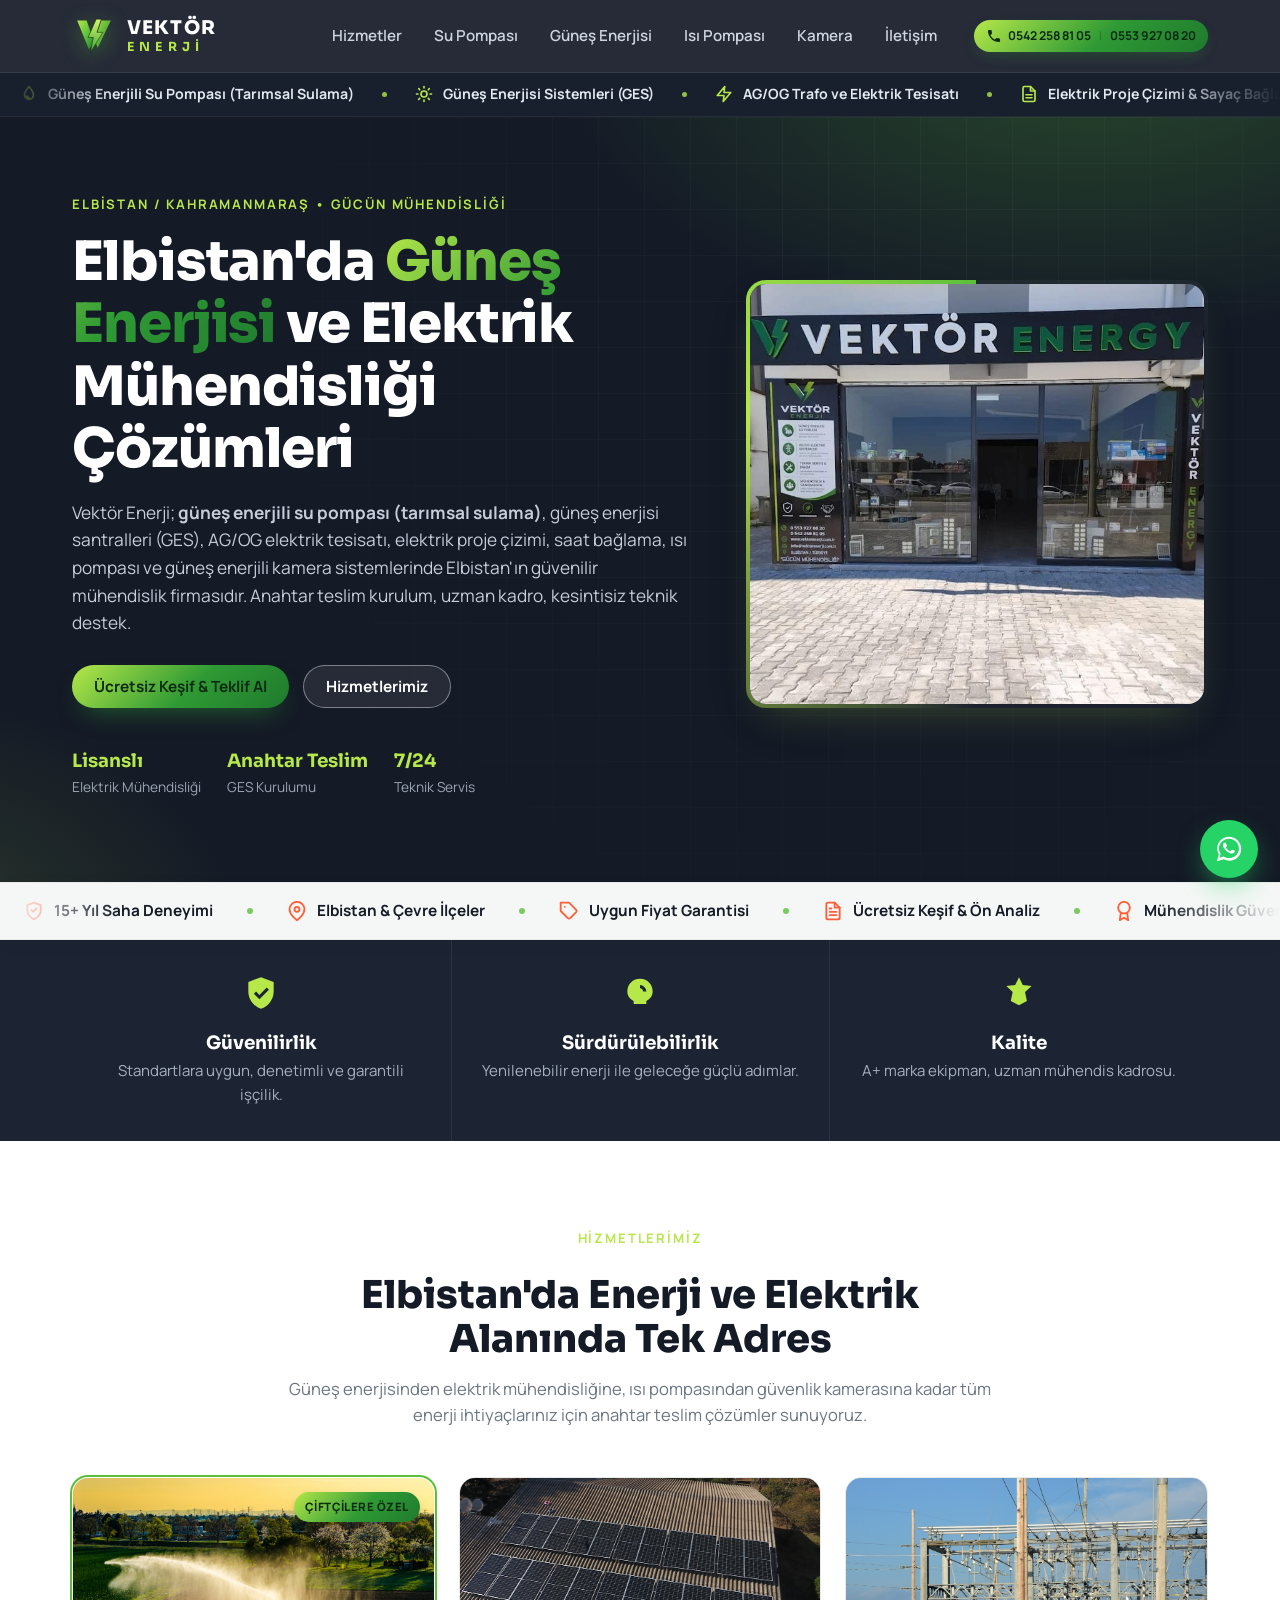
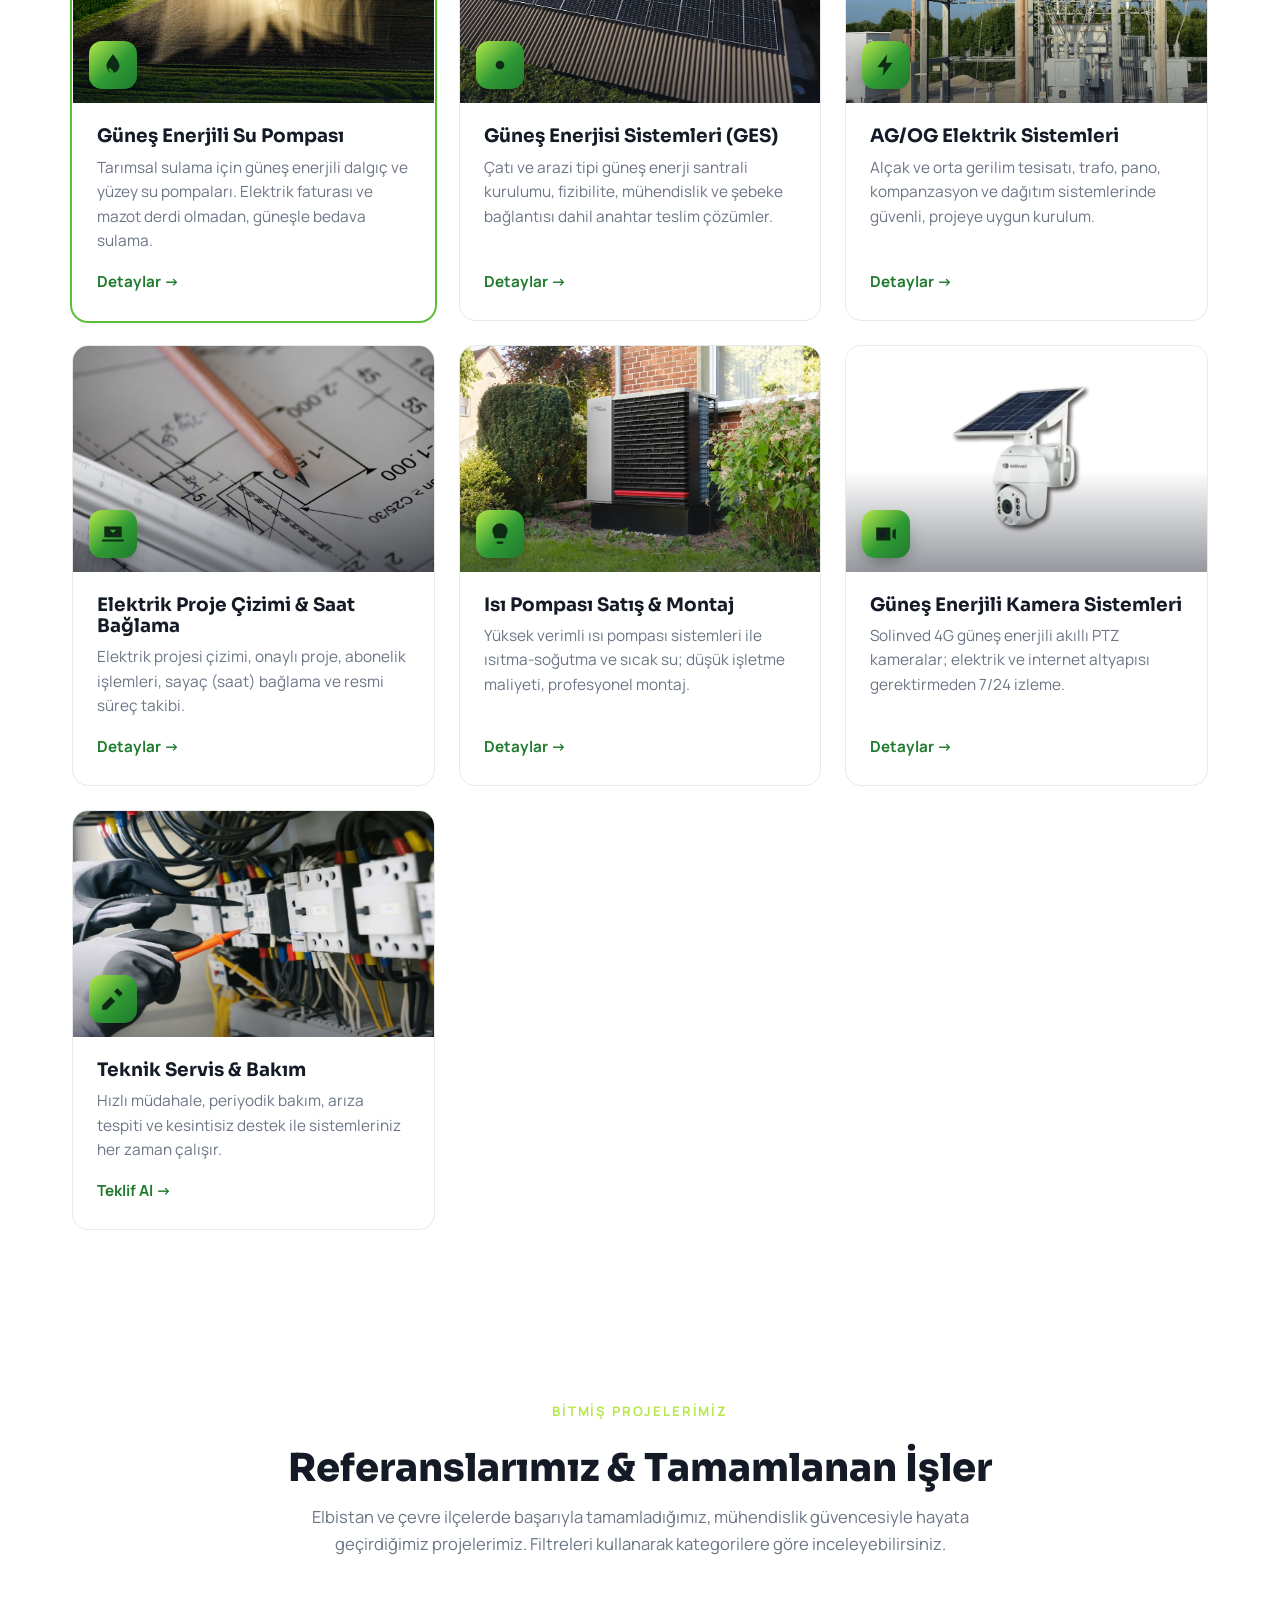
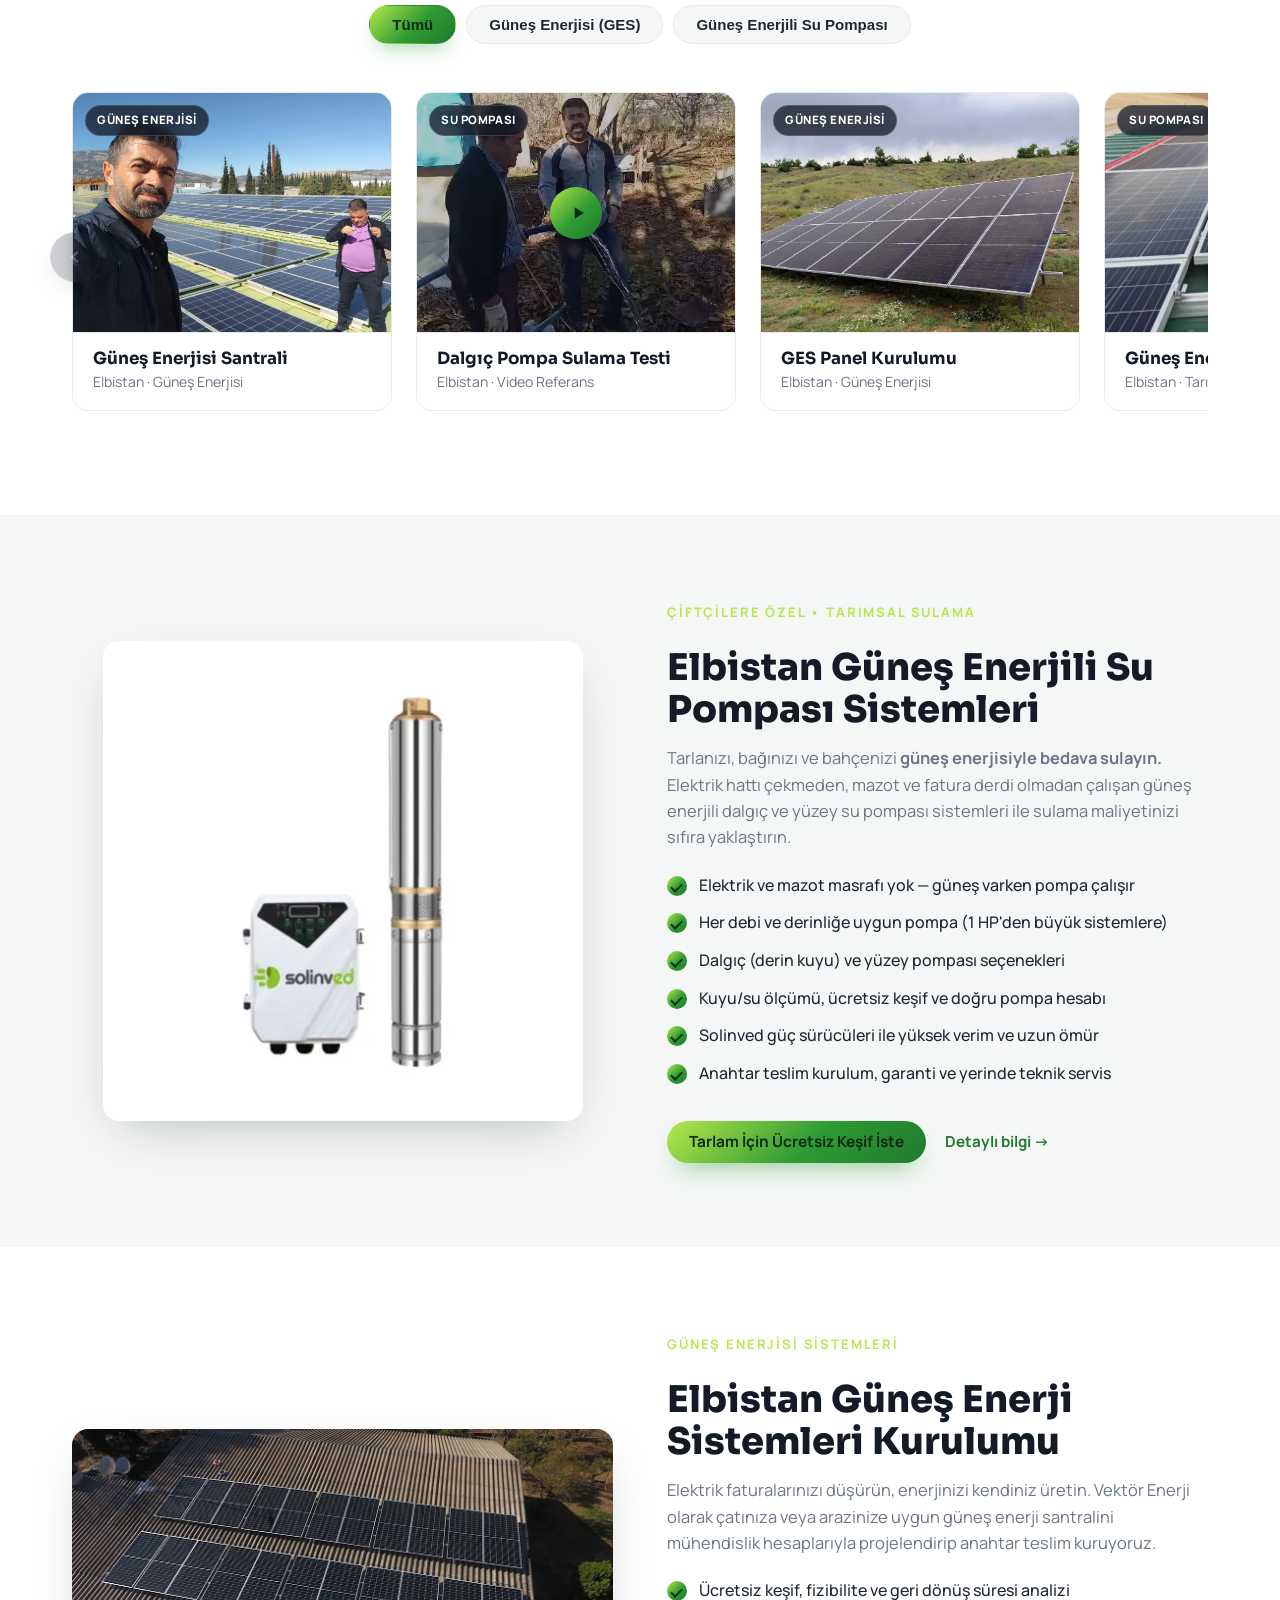
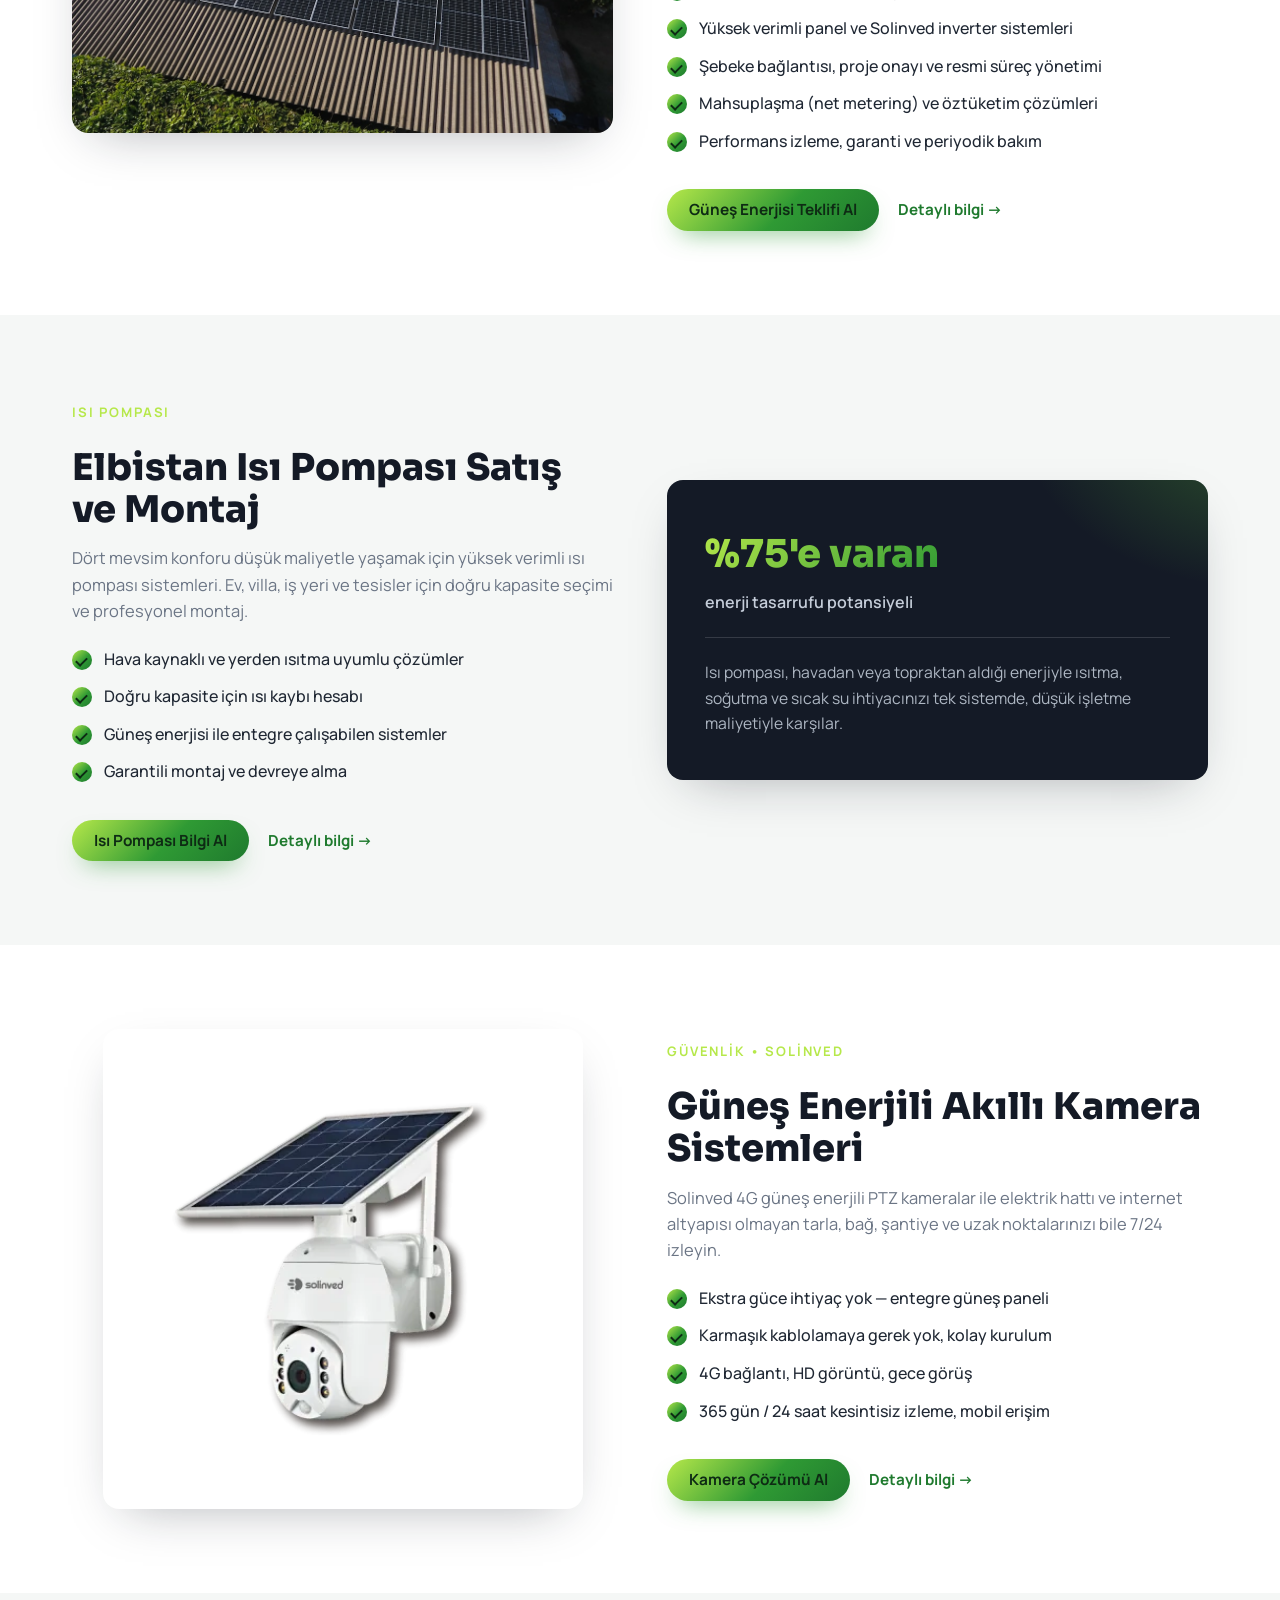
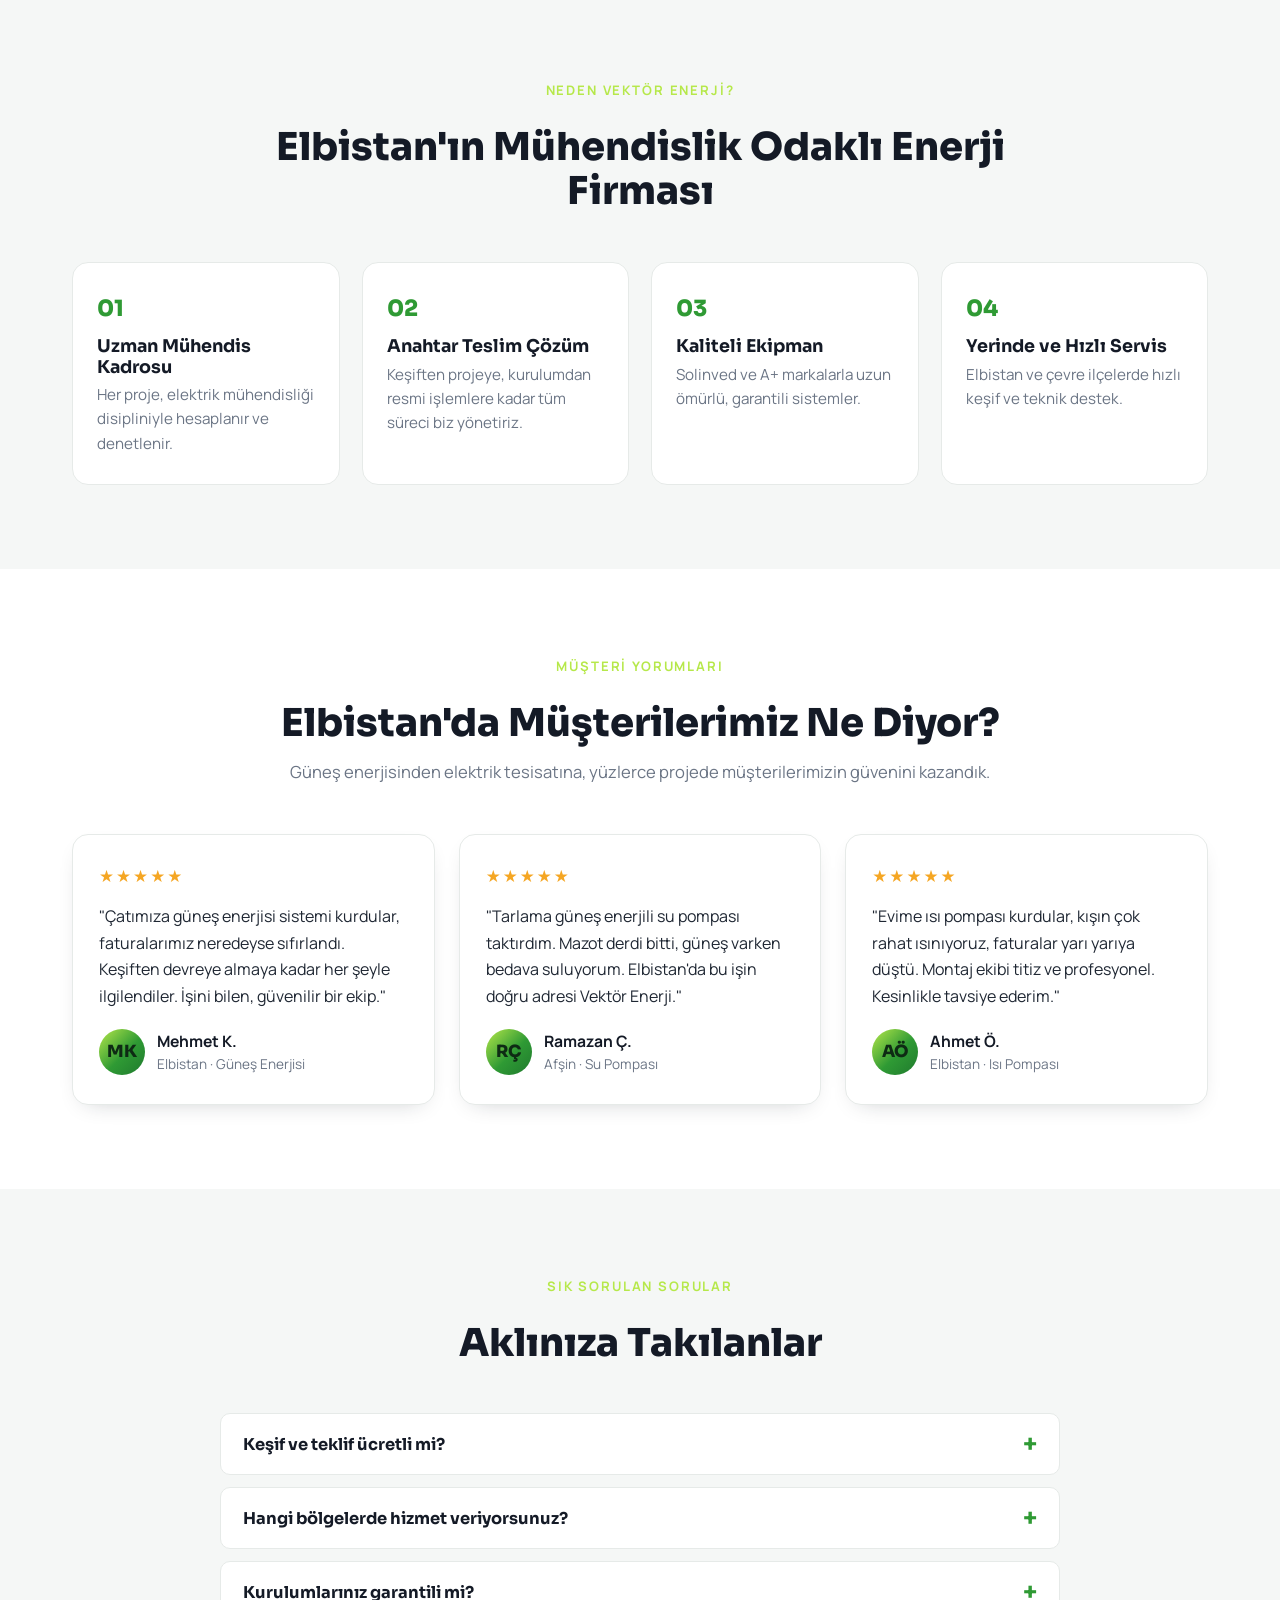
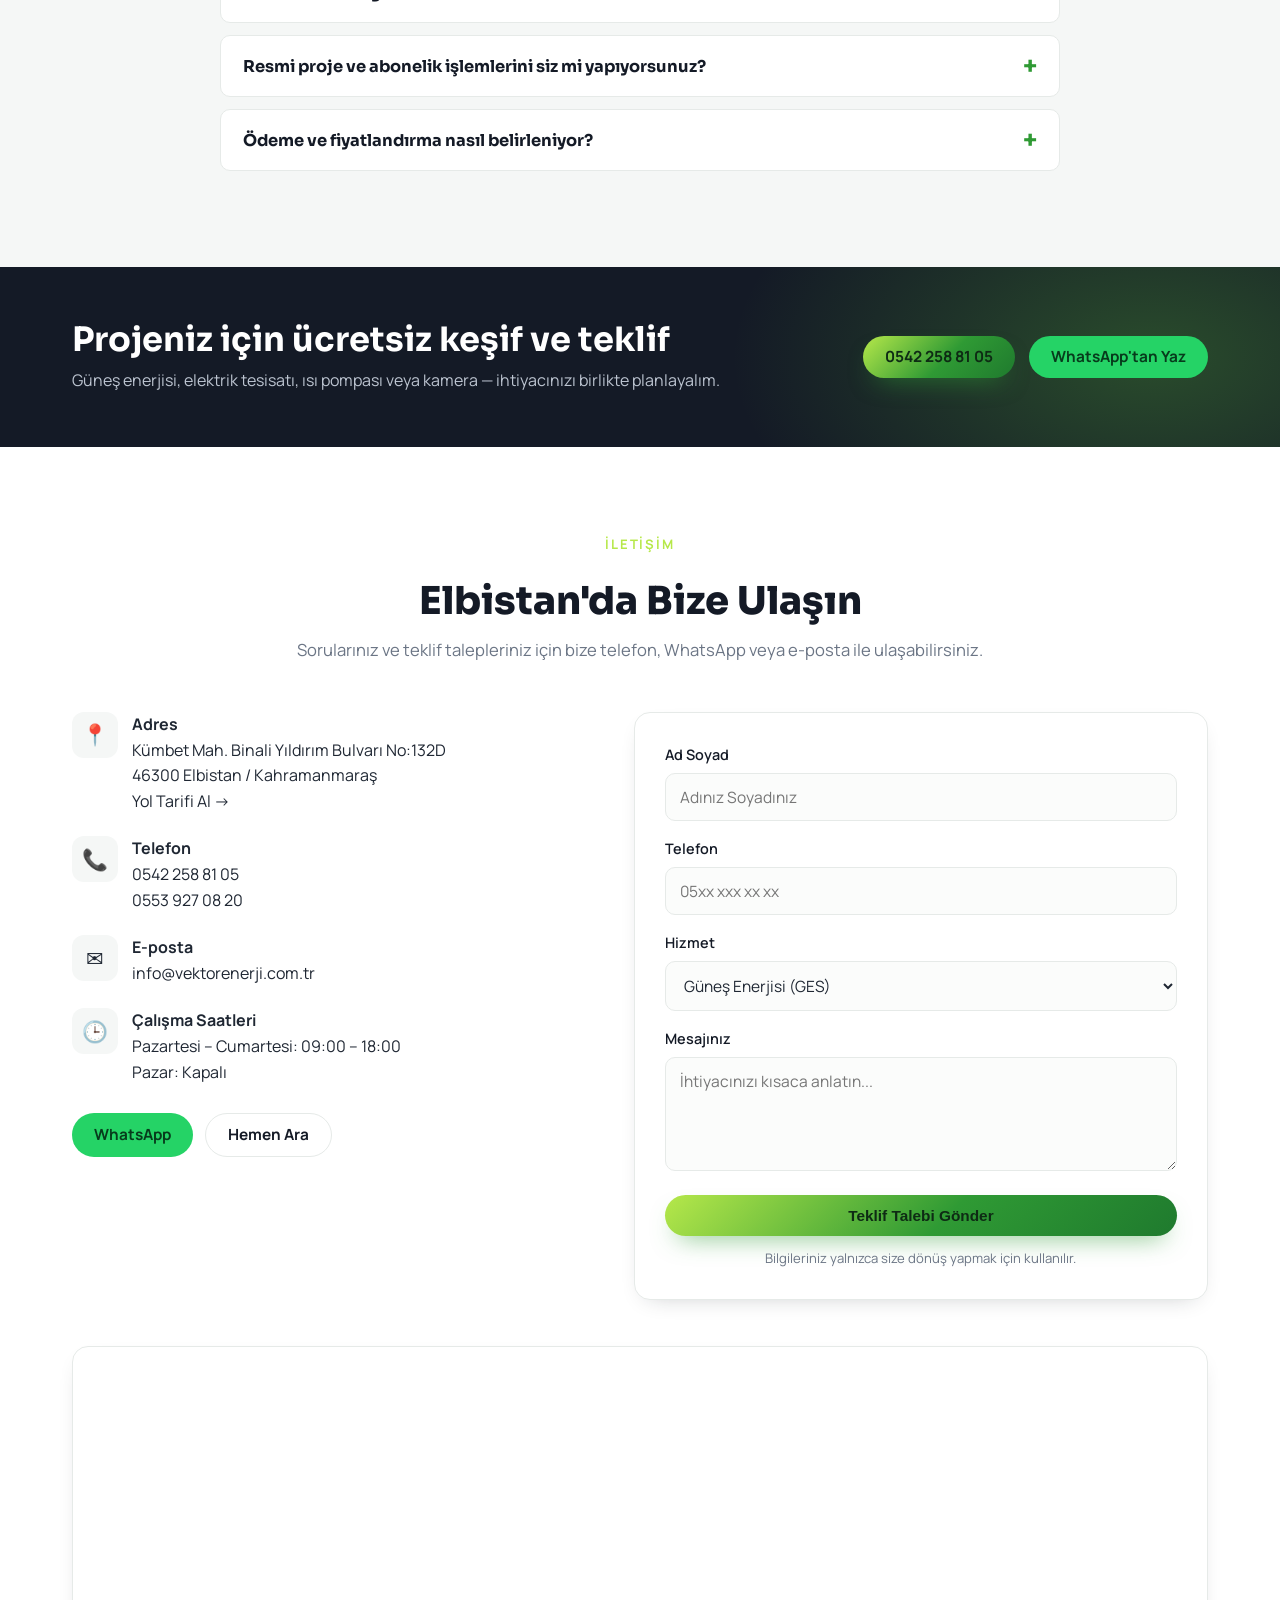
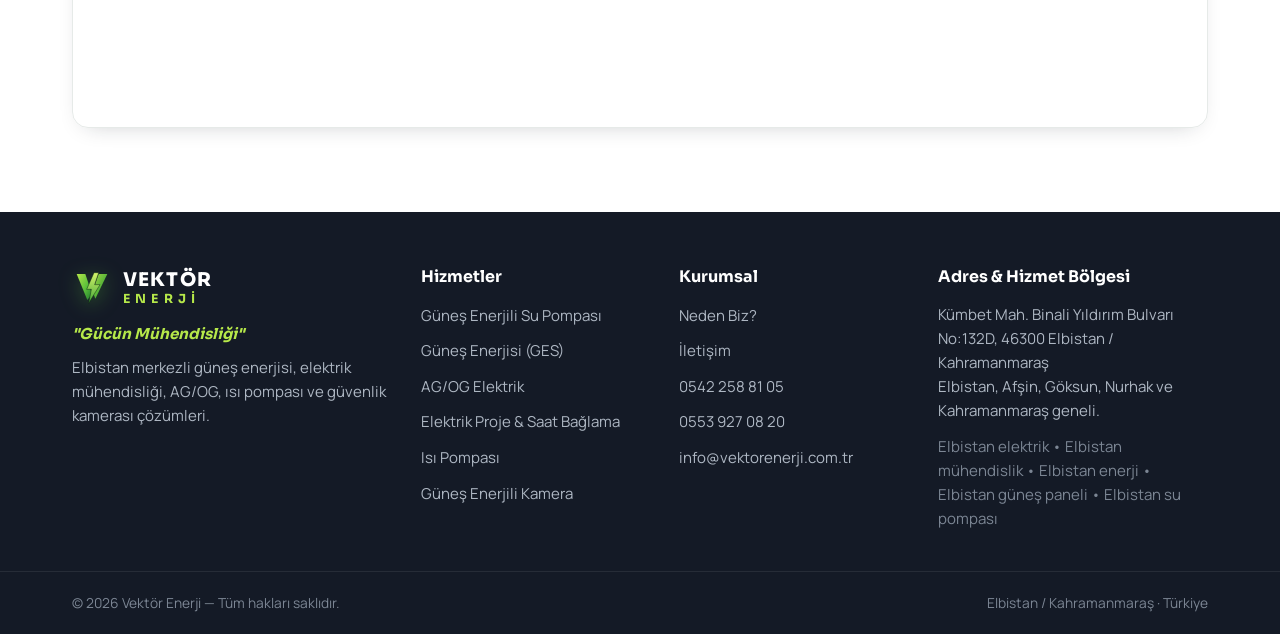
==== index.html @ 32f835ba "Initial commit" ====
<!DOCTYPE html>
<html lang="tr">
<head>
<meta charset="UTF-8" />
<meta name="viewport" content="width=device-width, initial-scale=1.0" />
<meta name="theme-color" content="#141a26" />

<!-- Primary SEO -->
<title>Vektör Enerji Elbistan | Güneş Enerjisi, Elektrik Mühendisliği, AG/OG ve Isı Pompası</title>
<meta name="description" content="Vektör Enerji Elbistan; güneş enerjili su pompası (tarımsal sulama), güneş enerjisi sistemleri (GES), AG/OG elektrik tesisatı, elektrik proje çizimi, saat bağlama, ısı pompası ve güneş enerjili kamera kurulumu. Elbistan'ın güvenilir elektrik mühendisliği ve enerji firması. ☎ 0542 258 81 05" />
<meta name="keywords" content="Elbistan elektrik, Elbistan mühendislik, Elbistan enerji, Elbistan güneş paneli, Elbistan güneş enerjisi, Elbistan GES, Elbistan elektrik mühendisi, Elbistan AG OG, Elbistan ısı pompası, Elbistan güneş enerjili kamera, Elbistan güneş enerjili su pompası, Elbistan tarımsal sulama, solar su pompası Elbistan, dalgıç pompa Elbistan, elektrik proje çizimi Elbistan, saat bağlama Elbistan, Vektör Enerji, Kahramanmaraş güneş enerjisi" />
<meta name="author" content="Vektör Enerji" />
<meta name="robots" content="index, follow, max-image-preview:large" />
<link rel="canonical" href="https://www.vektorenerji.com.tr/" />

<!-- Geo / Local SEO -->
<meta name="geo.region" content="TR-46" />
<meta name="geo.placename" content="Elbistan, Kahramanmaraş" />
<meta name="geo.position" content="38.2055;37.1959" />
<meta name="ICBM" content="38.2055, 37.1959" />

<!-- Open Graph -->
<meta property="og:type" content="website" />
<meta property="og:locale" content="tr_TR" />
<meta property="og:site_name" content="Vektör Enerji" />
<meta property="og:title" content="Vektör Enerji Elbistan | Güneş Enerjisi & Elektrik Mühendisliği" />
<meta property="og:description" content="Elbistan'da güneş enerjisi sistemleri, AG/OG elektrik, elektrik proje çizimi, ısı pompası ve güneş enerjili kamera çözümleri. Gücün Mühendisliği." />
<meta property="og:url" content="https://www.vektorenerji.com.tr/" />
<meta property="og:image" content="https://www.vektorenerji.com.tr/assets/vektor-enerji-elbistan-dukkan.jpeg" />

<!-- Twitter -->
<meta name="twitter:card" content="summary_large_image" />
<meta name="twitter:title" content="Vektör Enerji Elbistan | Güneş Enerjisi & Elektrik Mühendisliği" />
<meta name="twitter:description" content="Elbistan güneş enerjisi, AG/OG elektrik, ısı pompası ve güneş enerjili kamera çözümleri." />
<meta name="twitter:image" content="https://www.vektorenerji.com.tr/assets/vektor-enerji-elbistan-dukkan.jpeg" />

<link rel="icon" type="image/svg+xml" href="assets/favicon.svg" />
<link rel="apple-touch-icon" href="assets/favicon.svg" />
<link rel="manifest" href="site.webmanifest" />
<link rel="preload" as="image" href="assets/vektor-enerji-elbistan-dukkan.jpeg" />

<!-- Fonts -->
<link rel="preconnect" href="https://fonts.googleapis.com" />
<link rel="preconnect" href="https://fonts.gstatic.com" crossorigin />
<link href="https://fonts.googleapis.com/css2?family=Manrope:wght@400;500;600;700;800&family=Sora:wght@600;700;800&display=swap" rel="stylesheet" />

<link rel="stylesheet" href="styles.css" />

<!-- Structured Data: LocalBusiness -->
<script type="application/ld+json">
{
  "@context": "https://schema.org",
  "@type": "ElectricalContractor",
  "name": "Vektör Enerji",
  "alternateName": "Vektör Energy",
  "description": "Elbistan merkezli güneş enerjisi sistemleri, AG/OG elektrik tesisatı, elektrik proje çizimi, ısı pompası ve güneş enerjili kamera kurulumu yapan elektrik mühendisliği ve enerji firması.",
  "slogan": "Gücün Mühendisliği",
  "url": "https://www.vektorenerji.com.tr/",
  "logo": "https://www.vektorenerji.com.tr/assets/logo.svg",
  "image": "https://www.vektorenerji.com.tr/assets/vektor-enerji-elbistan-dukkan.jpeg",
  "telephone": "+905422588105",
  "email": "info@vektorenerji.com.tr",
  "priceRange": "₺₺",
  "address": {
    "@type": "PostalAddress",
    "streetAddress": "Kümbet Mah. Binali Yıldırım Bulvarı No:132D",
    "addressLocality": "Elbistan",
    "addressRegion": "Kahramanmaraş",
    "postalCode": "46300",
    "addressCountry": "TR"
  },
  "geo": {
    "@type": "GeoCoordinates",
    "latitude": 38.2055,
    "longitude": 37.1959
  },
  "areaServed": [
    { "@type": "City", "name": "Elbistan" },
    { "@type": "City", "name": "Afşin" },
    { "@type": "City", "name": "Göksun" },
    { "@type": "AdministrativeArea", "name": "Kahramanmaraş" }
  ],
  "openingHoursSpecification": [{
    "@type": "OpeningHoursSpecification",
    "dayOfWeek": ["Monday","Tuesday","Wednesday","Thursday","Friday","Saturday"],
    "opens": "09:00",
    "closes": "18:00"
  }],
  "sameAs": [],
  "hasOfferCatalog": {
    "@type": "OfferCatalog",
    "name": "Hizmetler",
    "itemListElement": [
      { "@type": "Offer", "itemOffered": { "@type": "Service", "name": "Güneş Enerjili Su Pompası ve Tarımsal Sulama Sistemleri" } },
      { "@type": "Offer", "itemOffered": { "@type": "Service", "name": "Güneş Enerjisi Sistemleri (GES)" } },
      { "@type": "Offer", "itemOffered": { "@type": "Service", "name": "AG/OG Elektrik Sistemleri" } },
      { "@type": "Offer", "itemOffered": { "@type": "Service", "name": "Elektrik Proje Çizimi ve Saat Bağlama" } },
      { "@type": "Offer", "itemOffered": { "@type": "Service", "name": "Isı Pompası Satış ve Montaj" } },
      { "@type": "Offer", "itemOffered": { "@type": "Service", "name": "Güneş Enerjili Kamera Sistemleri" } },
      { "@type": "Offer", "itemOffered": { "@type": "Service", "name": "Teknik Servis ve Bakım" } }
    ]
  }
}
</script>

<!-- Structured Data: FAQPage -->
<script type="application/ld+json">
{
  "@context": "https://schema.org",
  "@type": "FAQPage",
  "mainEntity": [
    { "@type": "Question", "name": "Keşif ve teklif ücretli mi?", "acceptedAnswer": { "@type": "Answer", "text": "Hayır. Elbistan ve çevre ilçelerde keşif ve teklif tamamen ücretsizdir. İhtiyacınızı yerinde inceler, size en uygun çözümü ve net bir fiyat teklifini sunarız." } },
    { "@type": "Question", "name": "Hangi bölgelerde hizmet veriyorsunuz?", "acceptedAnswer": { "@type": "Answer", "text": "Merkez ofisimiz Elbistan'dadır. Elbistan, Afşin, Göksun, Nurhak başta olmak üzere Kahramanmaraş genelinde hizmet veriyoruz." } },
    { "@type": "Question", "name": "Kurulumlarınız garantili mi?", "acceptedAnswer": { "@type": "Answer", "text": "Evet. Tüm sistem ve işçiliklerimiz garantilidir. Solinved ve A+ markalarla çalışır, kurulum sonrası periyodik bakım ve teknik servis desteği sağlarız." } },
    { "@type": "Question", "name": "Resmi proje ve abonelik işlemlerini siz mi yapıyorsunuz?", "acceptedAnswer": { "@type": "Answer", "text": "Evet. Elektrik projesi, proje onayı, abonelik ve sayaç (saat) bağlama dahil tüm resmi süreci anahtar teslim olarak sizin adınıza yürütüyoruz." } },
    { "@type": "Question", "name": "Ödeme ve fiyatlandırma nasıl belirleniyor?", "acceptedAnswer": { "@type": "Answer", "text": "Fiyat, ihtiyacınıza ve sistem büyüklüğüne göre keşif sonrası netleşir. Size şeffaf, detaylı bir teklif sunar; uygun ödeme seçeneklerini birlikte değerlendiririz." } }
  ]
}
</script>
</head>
<body>

<a class="skip-link" href="#main">İçeriğe geç</a>

<!-- HEADER -->
<header class="site-header" id="top">
  <div class="container header-inner">
    <a href="#top" class="brand" aria-label="Vektör Enerji ana sayfa">
      <img src="assets/logo.svg" alt="Vektör Enerji logo" class="brand-logo" width="44" height="44" />
      <span class="brand-text">
        <strong>VEKTÖR</strong><span class="brand-accent">ENERJİ</span>
      </span>
    </a>

    <nav class="main-nav" id="nav" aria-label="Ana menü">
      <a href="#hizmetler">Hizmetler</a>
      <a href="#supompasi">Su Pompası</a>
      <a href="#gunes">Güneş Enerjisi</a>
      <a href="#isipompasi">Isı Pompası</a>
      <a href="#kamera">Kamera</a>
      <a href="#iletisim">İletişim</a>
    </nav>

    <div class="header-phones" aria-label="Telefon numaraları">
      <svg viewBox="0 0 24 24" width="16" height="16" aria-hidden="true"><path fill="currentColor" d="M6.6 10.8c1.4 2.8 3.8 5.1 6.6 6.6l2.2-2.2c.3-.3.7-.4 1-.2 1.2.4 2.4.6 3.7.6.6 0 1 .4 1 1V20c0 .6-.4 1-1 1C10.5 21 3 13.5 3 4c0-.6.4-1 1-1h3.5c.6 0 1 .4 1 1 0 1.3.2 2.5.6 3.7.1.4 0 .8-.3 1z"/></svg>
      <a href="tel:+905422588105">0542 258 81 05</a>
      <span class="phone-sep">|</span>
      <a href="tel:+905539270820">0553 927 08 20</a>
    </div>

    <button class="nav-toggle" id="navToggle" aria-label="Menüyü aç/kapat" aria-expanded="false" aria-controls="nav">
      <span></span><span></span><span></span>
    </button>
  </div>
</header>

<main id="main">

  <!-- TOP SERVICES TICKER -->
  <section class="top-ticker" aria-label="Hizmetlerimiz">
    <div class="ticker-wrap">
      <div class="ticker-track">
        <!-- Group 1 -->
        <div class="ticker-group">
          <div class="ticker-item">
            <svg viewBox="0 0 24 24" fill="none" stroke="currentColor" stroke-width="2.5" stroke-linecap="round" stroke-linejoin="round" class="ticker-icon"><path d="M12 2C8 7 6 10 6 13a6 6 0 0 0 12 0c0-3-2-6-6-11zm0 17a4 4 0 0 1-4-4h2a2 2 0 0 0 2 2v2z"/></svg>
            <span>Güneş Enerjili Su Pompası (Tarımsal Sulama)</span>
          </div>
          <div class="ticker-dot"></div>
          <div class="ticker-item">
            <svg viewBox="0 0 24 24" fill="none" stroke="currentColor" stroke-width="2.5" stroke-linecap="round" stroke-linejoin="round" class="ticker-icon"><circle cx="12" cy="12" r="4"/><path d="M12 2v2M12 20v2M4.93 4.93l1.41 1.41M17.66 17.66l1.41 1.41M2 12h2M20 12h2M6.34 17.66l-1.41 1.41M19.07 4.93l-1.41 1.41"/></svg>
            <span>Güneş Enerjisi Sistemleri (GES)</span>
          </div>
          <div class="ticker-dot"></div>
          <div class="ticker-item">
            <svg viewBox="0 0 24 24" fill="none" stroke="currentColor" stroke-width="2.5" stroke-linecap="round" stroke-linejoin="round" class="ticker-icon"><polygon points="13 2 3 14 12 14 11 22 21 10 12 10 13 2"/></svg>
            <span>AG/OG Trafo ve Elektrik Tesisatı</span>
          </div>
          <div class="ticker-dot"></div>
          <div class="ticker-item">
            <svg viewBox="0 0 24 24" fill="none" stroke="currentColor" stroke-width="2.5" stroke-linecap="round" stroke-linejoin="round" class="ticker-icon"><path d="M14 2H6a2 2 0 0 0-2 2v16a2 2 0 0 0 2 2h12a2 2 0 0 0 2-2V8z"/><polyline points="14 2 14 8 20 8"/><line x1="16" y1="13" x2="8" y2="13"/><line x1="16" y1="17" x2="8" y2="17"/></svg>
            <span>Elektrik Proje Çizimi & Sayaç Bağlama</span>
          </div>
          <div class="ticker-dot"></div>
          <div class="ticker-item">
            <svg viewBox="0 0 24 24" fill="none" stroke="currentColor" stroke-width="2.5" stroke-linecap="round" stroke-linejoin="round" class="ticker-icon"><path d="M3 9l9-7 9 7v11a2 2 0 0 1-2 2H5a2 2 0 0 1-2-2z"/><polyline points="9 22 9 12 15 12 15 22"/></svg>
            <span>Yüksek Verimli Isı Pompası Sistemleri</span>
          </div>
          <div class="ticker-dot"></div>
          <div class="ticker-item">
            <svg viewBox="0 0 24 24" fill="none" stroke="currentColor" stroke-width="2.5" stroke-linecap="round" stroke-linejoin="round" class="ticker-icon"><path d="M23 19a2 2 0 0 1-2 2H3a2 2 0 0 1-2-2V8a2 2 0 0 1 2-2h4l2-3h6l2 3h4a2 2 0 0 1 2 2z"/><circle cx="12" cy="13" r="4"/></svg>
            <span>Güneş Enerjili Güvenlik Kameraları</span>
          </div>
          <div class="ticker-dot"></div>
          <div class="ticker-item">
            <svg viewBox="0 0 24 24" fill="none" stroke="currentColor" stroke-width="2.5" stroke-linecap="round" stroke-linejoin="round" class="ticker-icon"><circle cx="12" cy="8" r="7"/><polyline points="8.21 13.89 7 23 12 20 17 23 15.79 13.88"/></svg>
            <span>Solinved Ürünleri Satış & Kurulum</span>
          </div>
          <div class="ticker-dot"></div>
          <div class="ticker-item">
            <svg viewBox="0 0 24 24" fill="none" stroke="currentColor" stroke-width="2.5" stroke-linecap="round" stroke-linejoin="round" class="ticker-icon"><path d="M22 11.08V12a10 10 0 1 1-5.93-9.14"/><polyline points="22 4 12 14.01 9 11.01"/></svg>
            <span>Ücretsiz Keşif & Detaylı Ön Analiz</span>
          </div>
          <div class="ticker-dot"></div>
        </div>

        <!-- Group 2 (Duplicate for seamless loop) -->
        <div class="ticker-group" aria-hidden="true">
          <div class="ticker-item">
            <svg viewBox="0 0 24 24" fill="none" stroke="currentColor" stroke-width="2.5" stroke-linecap="round" stroke-linejoin="round" class="ticker-icon"><path d="M12 2C8 7 6 10 6 13a6 6 0 0 0 12 0c0-3-2-6-6-11zm0 17a4 4 0 0 1-4-4h2a2 2 0 0 0 2 2v2z"/></svg>
            <span>Güneş Enerjili Su Pompası (Tarımsal Sulama)</span>
          </div>
          <div class="ticker-dot"></div>
          <div class="ticker-item">
            <svg viewBox="0 0 24 24" fill="none" stroke="currentColor" stroke-width="2.5" stroke-linecap="round" stroke-linejoin="round" class="ticker-icon"><circle cx="12" cy="12" r="4"/><path d="M12 2v2M12 20v2M4.93 4.93l1.41 1.41M17.66 17.66l1.41 1.41M2 12h2M20 12h2M6.34 17.66l-1.41 1.41M19.07 4.93l-1.41 1.41"/></svg>
            <span>Güneş Enerjisi Sistemleri (GES)</span>
          </div>
          <div class="ticker-dot"></div>
          <div class="ticker-item">
            <svg viewBox="0 0 24 24" fill="none" stroke="currentColor" stroke-width="2.5" stroke-linecap="round" stroke-linejoin="round" class="ticker-icon"><polygon points="13 2 3 14 12 14 11 22 21 10 12 10 13 2"/></svg>
            <span>AG/OG Trafo ve Elektrik Tesisatı</span>
          </div>
          <div class="ticker-dot"></div>
          <div class="ticker-item">
            <svg viewBox="0 0 24 24" fill="none" stroke="currentColor" stroke-width="2.5" stroke-linecap="round" stroke-linejoin="round" class="ticker-icon"><path d="M14 2H6a2 2 0 0 0-2 2v16a2 2 0 0 0 2 2h12a2 2 0 0 0 2-2V8z"/><polyline points="14 2 14 8 20 8"/><line x1="16" y1="13" x2="8" y2="13"/><line x1="16" y1="17" x2="8" y2="17"/></svg>
            <span>Elektrik Proje Çizimi & Sayaç Bağlama</span>
          </div>
          <div class="ticker-dot"></div>
          <div class="ticker-item">
            <svg viewBox="0 0 24 24" fill="none" stroke="currentColor" stroke-width="2.5" stroke-linecap="round" stroke-linejoin="round" class="ticker-icon"><path d="M3 9l9-7 9 7v11a2 2 0 0 1-2 2H5a2 2 0 0 1-2-2z"/><polyline points="9 22 9 12 15 12 15 22"/></svg>
            <span>Yüksek Verimli Isı Pompası Sistemleri</span>
          </div>
          <div class="ticker-dot"></div>
          <div class="ticker-item">
            <svg viewBox="0 0 24 24" fill="none" stroke="currentColor" stroke-width="2.5" stroke-linecap="round" stroke-linejoin="round" class="ticker-icon"><path d="M23 19a2 2 0 0 1-2 2H3a2 2 0 0 1-2-2V8a2 2 0 0 1 2-2h4l2-3h6l2 3h4a2 2 0 0 1 2 2z"/><circle cx="12" cy="13" r="4"/></svg>
            <span>Güneş Enerjili Güvenlik Kameraları</span>
          </div>
          <div class="ticker-dot"></div>
          <div class="ticker-item">
            <svg viewBox="0 0 24 24" fill="none" stroke="currentColor" stroke-width="2.5" stroke-linecap="round" stroke-linejoin="round" class="ticker-icon"><circle cx="12" cy="8" r="7"/><polyline points="8.21 13.89 7 23 12 20 17 23 15.79 13.88"/></svg>
            <span>Solinved Ürünleri Satış & Kurulum</span>
          </div>
          <div class="ticker-dot"></div>
          <div class="ticker-item">
            <svg viewBox="0 0 24 24" fill="none" stroke="currentColor" stroke-width="2.5" stroke-linecap="round" stroke-linejoin="round" class="ticker-icon"><path d="M22 11.08V12a10 10 0 1 1-5.93-9.14"/><polyline points="22 4 12 14.01 9 11.01"/></svg>
            <span>Ücretsiz Keşif & Detaylı Ön Analiz</span>
          </div>
          <div class="ticker-dot"></div>
        </div>
      </div>
    </div>
  </section>

  <!-- HERO -->
  <section class="hero">
    <div class="hero-bg" aria-hidden="true"></div>
    <div class="container hero-inner">
      <div class="hero-content">
        <span class="eyebrow">Elbistan / Kahramanmaraş • Gücün Mühendisliği</span>
        <h1>Elbistan'da <span class="grad">Güneş Enerjisi</span> ve Elektrik Mühendisliği Çözümleri</h1>
        <p class="lead">
          Vektör Enerji; <strong>güneş enerjili su pompası (tarımsal sulama)</strong>, güneş enerjisi santralleri (GES),
          AG/OG elektrik tesisatı, elektrik proje çizimi, saat bağlama, ısı pompası ve güneş enerjili kamera
          sistemlerinde Elbistan'ın güvenilir mühendislik firmasıdır. Anahtar teslim kurulum, uzman kadro, kesintisiz teknik destek.
        </p>
        <div class="hero-actions">
          <a href="#iletisim" class="btn btn-primary">Ücretsiz Keşif & Teklif Al</a>
          <a href="#hizmetler" class="btn btn-ghost">Hizmetlerimiz</a>
        </div>
        <ul class="hero-trust">
          <li><strong>Lisanslı</strong><span>Elektrik Mühendisliği</span></li>
          <li><strong>Anahtar Teslim</strong><span>GES Kurulumu</span></li>
          <li><strong>7/24</strong><span>Teknik Servis</span></li>
        </ul>
      </div>
      <div class="hero-card">
        <img src="assets/vektor-enerji-elbistan-dukkan-cropped.jpeg" alt="Vektör Enerji Elbistan mağaza ve ofis dış görünümü" width="520" height="480" loading="eager" />
      </div>
    </div>
  </section>

  <!-- TICKER SECTION -->
  <section class="ticker-section" aria-label="Önemli Özelliklerimiz">
    <div class="ticker-wrap">
      <div class="ticker-track">
        <!-- Group 1 -->
        <div class="ticker-group">
          <div class="ticker-item">
            <svg viewBox="0 0 24 24" fill="none" stroke="currentColor" stroke-width="2.5" stroke-linecap="round" stroke-linejoin="round" class="ticker-icon"><path d="M12 22s8-4 8-10V5l-8-3-8 3v7c0 6 8 10 8 10z"/><path d="m9 11 2 2 4-4"/></svg>
            <span>15+ Yıl Saha Deneyimi</span>
          </div>
          <div class="ticker-dot"></div>
          <div class="ticker-item">
            <svg viewBox="0 0 24 24" fill="none" stroke="currentColor" stroke-width="2.5" stroke-linecap="round" stroke-linejoin="round" class="ticker-icon"><path d="M21 10c0 7-9 13-9 13s-9-6-9-13a9 9 0 0 1 18 0z"/><circle cx="12" cy="10" r="3"/></svg>
            <span>Elbistan & Çevre İlçeler</span>
          </div>
          <div class="ticker-dot"></div>
          <div class="ticker-item">
            <svg viewBox="0 0 24 24" fill="none" stroke="currentColor" stroke-width="2.5" stroke-linecap="round" stroke-linejoin="round" class="ticker-icon"><path d="M20.59 13.41l-7.17 7.17a2 2 0 0 1-2.83 0L2 12V2h10l8.59 8.59a2 2 0 0 1 0 2.82z"/><line x1="7" y1="7" x2="7.01" y2="7"/></svg>
            <span>Uygun Fiyat Garantisi</span>
          </div>
          <div class="ticker-dot"></div>
          <div class="ticker-item">
            <svg viewBox="0 0 24 24" fill="none" stroke="currentColor" stroke-width="2.5" stroke-linecap="round" stroke-linejoin="round" class="ticker-icon"><path d="M14 2H6a2 2 0 0 0-2 2v16a2 2 0 0 0 2 2h12a2 2 0 0 0 2-2V8z"/><polyline points="14 2 14 8 20 8"/><line x1="16" y1="13" x2="8" y2="13"/><line x1="16" y1="17" x2="8" y2="17"/><polyline points="10 9 9 9 8 9"/></svg>
            <span>Ücretsiz Keşif & Ön Analiz</span>
          </div>
          <div class="ticker-dot"></div>
          <div class="ticker-item">
            <svg viewBox="0 0 24 24" fill="none" stroke="currentColor" stroke-width="2.5" stroke-linecap="round" stroke-linejoin="round" class="ticker-icon"><circle cx="12" cy="8" r="7"/><polyline points="8.21 13.89 7 23 12 20 17 23 15.79 13.88"/></svg>
            <span>Mühendislik Güvencesi</span>
          </div>
          <div class="ticker-dot"></div>
          <div class="ticker-item">
            <svg viewBox="0 0 24 24" fill="none" stroke="currentColor" stroke-width="2.5" stroke-linecap="round" stroke-linejoin="round" class="ticker-icon"><circle cx="12" cy="12" r="4"/><path d="M12 2v2M12 20v2M4.93 4.93l1.41 1.41M17.66 17.66l1.41 1.41M2 12h2M20 12h2M6.34 17.66l-1.41 1.41M19.07 4.93l-1.41 1.41"/></svg>
            <span>A+ Kalite Ekipman</span>
          </div>
          <div class="ticker-dot"></div>
          <div class="ticker-item">
            <svg viewBox="0 0 24 24" fill="none" stroke="currentColor" stroke-width="2.5" stroke-linecap="round" stroke-linejoin="round" class="ticker-icon"><polygon points="13 2 3 14 12 14 11 22 21 10 12 10 13 2"/></svg>
            <span>Hızlı Müdahale & Destek</span>
          </div>
          <div class="ticker-dot"></div>
          <div class="ticker-item">
            <svg viewBox="0 0 24 24" fill="none" stroke="currentColor" stroke-width="2.5" stroke-linecap="round" stroke-linejoin="round" class="ticker-icon"><path d="M14.7 6.3a1 1 0 0 0 0 1.4l1.6 1.6a1 1 0 0 0 1.4 0l3.77-3.77a6 6 0 0 1-7.94 7.94l-6.91 6.91a2.12 2.12 0 0 1-3-3l6.91-6.91a6 6 0 0 1 7.94-7.94l-3.76 3.76z"/></svg>
            <span>Anahtar Teslim Kurulum</span>
          </div>
          <div class="ticker-dot"></div>
        </div>

        <!-- Group 2 (Duplicate for seamless loop) -->
        <div class="ticker-group" aria-hidden="true">
          <div class="ticker-item">
            <svg viewBox="0 0 24 24" fill="none" stroke="currentColor" stroke-width="2.5" stroke-linecap="round" stroke-linejoin="round" class="ticker-icon"><path d="M12 22s8-4 8-10V5l-8-3-8 3v7c0 6 8 10 8 10z"/><path d="m9 11 2 2 4-4"/></svg>
            <span>15+ Yıl Saha Deneyimi</span>
          </div>
          <div class="ticker-dot"></div>
          <div class="ticker-item">
            <svg viewBox="0 0 24 24" fill="none" stroke="currentColor" stroke-width="2.5" stroke-linecap="round" stroke-linejoin="round" class="ticker-icon"><path d="M21 10c0 7-9 13-9 13s-9-6-9-13a9 9 0 0 1 18 0z"/><circle cx="12" cy="10" r="3"/></svg>
            <span>Elbistan & Çevre İlçeler</span>
          </div>
          <div class="ticker-dot"></div>
          <div class="ticker-item">
            <svg viewBox="0 0 24 24" fill="none" stroke="currentColor" stroke-width="2.5" stroke-linecap="round" stroke-linejoin="round" class="ticker-icon"><path d="M20.59 13.41l-7.17 7.17a2 2 0 0 1-2.83 0L2 12V2h10l8.59 8.59a2 2 0 0 1 0 2.82z"/><line x1="7" y1="7" x2="7.01" y2="7"/></svg>
            <span>Uygun Fiyat Garantisi</span>
          </div>
          <div class="ticker-dot"></div>
          <div class="ticker-item">
            <svg viewBox="0 0 24 24" fill="none" stroke="currentColor" stroke-width="2.5" stroke-linecap="round" stroke-linejoin="round" class="ticker-icon"><path d="M14 2H6a2 2 0 0 0-2 2v16a2 2 0 0 0 2 2h12a2 2 0 0 0 2-2V8z"/><polyline points="14 2 14 8 20 8"/><line x1="16" y1="13" x2="8" y2="13"/><line x1="16" y1="17" x2="8" y2="17"/><polyline points="10 9 9 9 8 9"/></svg>
            <span>Ücretsiz Keşif & Ön Analiz</span>
          </div>
          <div class="ticker-dot"></div>
          <div class="ticker-item">
            <svg viewBox="0 0 24 24" fill="none" stroke="currentColor" stroke-width="2.5" stroke-linecap="round" stroke-linejoin="round" class="ticker-icon"><circle cx="12" cy="8" r="7"/><polyline points="8.21 13.89 7 23 12 20 17 23 15.79 13.88"/></svg>
            <span>Mühendislik Güvencesi</span>
          </div>
          <div class="ticker-dot"></div>
          <div class="ticker-item">
            <svg viewBox="0 0 24 24" fill="none" stroke="currentColor" stroke-width="2.5" stroke-linecap="round" stroke-linejoin="round" class="ticker-icon"><circle cx="12" cy="12" r="4"/><path d="M12 2v2M12 20v2M4.93 4.93l1.41 1.41M17.66 17.66l1.41 1.41M2 12h2M20 12h2M6.34 17.66l-1.41 1.41M19.07 4.93l-1.41 1.41"/></svg>
            <span>A+ Kalite Ekipman</span>
          </div>
          <div class="ticker-dot"></div>
          <div class="ticker-item">
            <svg viewBox="0 0 24 24" fill="none" stroke="currentColor" stroke-width="2.5" stroke-linecap="round" stroke-linejoin="round" class="ticker-icon"><polygon points="13 2 3 14 12 14 11 22 21 10 12 10 13 2"/></svg>
            <span>Hızlı Müdahale & Destek</span>
          </div>
          <div class="ticker-dot"></div>
          <div class="ticker-item">
            <svg viewBox="0 0 24 24" fill="none" stroke="currentColor" stroke-width="2.5" stroke-linecap="round" stroke-linejoin="round" class="ticker-icon"><path d="M14.7 6.3a1 1 0 0 0 0 1.4l1.6 1.6a1 1 0 0 0 1.4 0l3.77-3.77a6 6 0 0 1-7.94 7.94l-6.91 6.91a2.12 2.12 0 0 1-3-3l6.91-6.91a6 6 0 0 1 7.94-7.94l-3.76 3.76z"/></svg>
            <span>Anahtar Teslim Kurulum</span>
          </div>
          <div class="ticker-dot"></div>
        </div>
      </div>
    </div>
  </section>

  <!-- VALUES BAR -->
  <section class="values" aria-label="Değerlerimiz">
    <div class="container values-grid">
      <div class="value">
        <svg viewBox="0 0 24 24" aria-hidden="true"><path fill="currentColor" d="M12 2 4 5v6c0 5 3.4 9.4 8 11 4.6-1.6 8-6 8-11V5l-8-3zm-1 14-3.5-3.5 1.4-1.4L11 13.2l4.6-4.6 1.4 1.4L11 16z"/></svg>
        <h3>Güvenilirlik</h3>
        <p>Standartlara uygun, denetimli ve garantili işçilik.</p>
      </div>
      <div class="value">
        <svg viewBox="0 0 24 24" aria-hidden="true"><path fill="currentColor" d="M12 3C7 3 4 7 4 11c0 3 2 5 4 6v2h8v-2c2-1 4-3 4-6 0-4-3-8-8-8zm0 4c2 0 4 2 4 4h-2c0-1-1-2-2-2V7z"/></svg>
        <h3>Sürdürülebilirlik</h3>
        <p>Yenilenebilir enerji ile geleceğe güçlü adımlar.</p>
      </div>
      <div class="value">
        <svg viewBox="0 0 24 24" aria-hidden="true"><path fill="currentColor" d="m12 2 2.4 5 5.6.6-4.2 3.8 1.2 5.6L12 19.8 6.8 17l1.2-5.6L4 7.6 9.6 7 12 2z"/></svg>
        <h3>Kalite</h3>
        <p>A+ marka ekipman, uzman mühendis kadrosu.</p>
      </div>
    </div>
  </section>

  <!-- HİZMETLER -->
  <section class="section" id="hizmetler">
    <div class="container">
      <header class="section-head">
        <span class="eyebrow">Hizmetlerimiz</span>
        <h2>Elbistan'da Enerji ve Elektrik Alanında Tek Adres</h2>
        <p>Güneş enerjisinden elektrik mühendisliğine, ısı pompasından güvenlik kamerasına kadar tüm enerji ihtiyaçlarınız için anahtar teslim çözümler sunuyoruz.</p>
      </header>

      <div class="cards">
        <article class="card card-feature">
          <div class="card-media">
            <img src="assets/hizmet-su-pompasi.jpg" alt="Elbistan güneş enerjili su pompası ile tarımsal sulama" width="600" height="380" loading="lazy" />
            <span class="card-badge">Çiftçilere Özel</span>
            <div class="card-ic">
              <svg viewBox="0 0 24 24" aria-hidden="true"><path fill="currentColor" d="M12 2C8 7 6 10 6 13a6 6 0 0 0 12 0c0-3-2-6-6-11zm0 17a4 4 0 0 1-4-4h2a2 2 0 0 0 2 2v2z"/></svg>
            </div>
          </div>
          <div class="card-body">
            <h3>Güneş Enerjili Su Pompası</h3>
            <p>Tarımsal sulama için güneş enerjili dalgıç ve yüzey su pompaları. Elektrik faturası ve mazot derdi olmadan, güneşle bedava sulama.</p>
            <a href="gunes-enerjili-su-pompasi-elbistan.html" class="card-link">Detaylar →</a>
          </div>
        </article>

        <article class="card">
          <div class="card-media">
            <img src="assets/hizmet-gunes-paneli.jpg" alt="Elbistan güneş paneli ve GES kurulumu - çatı üstü solar sistem" width="600" height="380" loading="lazy" />
            <div class="card-ic">
              <svg viewBox="0 0 24 24" aria-hidden="true"><path fill="currentColor" d="M12 2v3m0 14v3M2 12h3m14 0h3M5 5l2 2m10 10 2 2M19 5l-2 2M7 17l-2 2"/><circle cx="12" cy="12" r="4" fill="currentColor"/></svg>
            </div>
          </div>
          <div class="card-body">
            <h3>Güneş Enerjisi Sistemleri (GES)</h3>
            <p>Çatı ve arazi tipi güneş enerji santrali kurulumu, fizibilite, mühendislik ve şebeke bağlantısı dahil anahtar teslim çözümler.</p>
            <a href="gunes-enerjisi-elbistan.html" class="card-link">Detaylar →</a>
          </div>
        </article>

        <article class="card">
          <div class="card-media">
            <img src="assets/hizmet-agog-elektrik.jpg" alt="Elbistan AG/OG elektrik sistemleri, trafo ve dağıtım hatları" width="600" height="380" loading="lazy" />
            <div class="card-ic">
              <svg viewBox="0 0 24 24" aria-hidden="true"><path fill="currentColor" d="M13 2 4 14h6l-1 8 9-12h-6l1-8z"/></svg>
            </div>
          </div>
          <div class="card-body">
            <h3>AG/OG Elektrik Sistemleri</h3>
            <p>Alçak ve orta gerilim tesisatı, trafo, pano, kompanzasyon ve dağıtım sistemlerinde güvenli, projeye uygun kurulum.</p>
            <a href="ag-og-elektrik-elbistan.html" class="card-link">Detaylar →</a>
          </div>
        </article>

        <article class="card">
          <div class="card-media">
            <img src="assets/hizmet-proje-cizimi.jpg" alt="Elbistan elektrik proje çizimi ve saat (sayaç) bağlama hizmeti" width="600" height="380" loading="lazy" />
            <div class="card-ic">
              <svg viewBox="0 0 24 24" aria-hidden="true"><path fill="currentColor" d="M4 5h16v10H4zM2 17h20v2H2zm7-9 3 3 3-3"/></svg>
            </div>
          </div>
          <div class="card-body">
            <h3>Elektrik Proje Çizimi & Saat Bağlama</h3>
            <p>Elektrik projesi çizimi, onaylı proje, abonelik işlemleri, sayaç (saat) bağlama ve resmi süreç takibi.</p>
            <a href="elektrik-proje-cizimi-elbistan.html" class="card-link">Detaylar →</a>
          </div>
        </article>

        <article class="card">
          <div class="card-media">
            <img src="assets/hizmet-isi-pompasi.jpg" alt="Elbistan ısı pompası satış ve montaj - dış ünite kurulumu" width="600" height="380" loading="lazy" />
            <div class="card-ic">
              <svg viewBox="0 0 24 24" aria-hidden="true"><path fill="currentColor" d="M12 2a7 7 0 0 0-7 7c0 3 2 4 2 7h10c0-3 2-4 2-7a7 7 0 0 0-7-7zM9 19h6v2H9z"/></svg>
            </div>
          </div>
          <div class="card-body">
            <h3>Isı Pompası Satış & Montaj</h3>
            <p>Yüksek verimli ısı pompası sistemleri ile ısıtma-soğutma ve sıcak su; düşük işletme maliyeti, profesyonel montaj.</p>
            <a href="isi-pompasi-elbistan.html" class="card-link">Detaylar →</a>
          </div>
        </article>

        <article class="card">
          <div class="card-media">
            <img src="assets/solinved-cm22-kamera-urun.webp" alt="Elbistan güneş enerjili güvenlik kamerası kurulumu" width="600" height="380" loading="lazy" style="background:#fff; object-fit:contain; padding:20px;" />
            <div class="card-ic">
              <svg viewBox="0 0 24 24" aria-hidden="true"><path fill="currentColor" d="M3 6h13v12H3zm15 3 3-2v10l-3-2z"/><circle cx="9" cy="12" r="3" fill="#141a26"/></svg>
            </div>
          </div>
          <div class="card-body">
            <h3>Güneş Enerjili Kamera Sistemleri</h3>
            <p>Solinved 4G güneş enerjili akıllı PTZ kameralar; elektrik ve internet altyapısı gerektirmeden 7/24 izleme.</p>
            <a href="gunes-enerjili-kamera-elbistan.html" class="card-link">Detaylar →</a>
          </div>
        </article>

        <article class="card">
          <div class="card-media">
            <img src="assets/hizmet-teknik-servis.jpg" alt="Elbistan elektrik teknik servis ve bakım - pano arıza tespiti" width="600" height="380" loading="lazy" />
            <div class="card-ic">
              <svg viewBox="0 0 24 24" aria-hidden="true"><path fill="currentColor" d="m21 7-5-5-3 3 5 5 3-3zM2 18l8-8 4 4-8 8H2v-4z"/></svg>
            </div>
          </div>
          <div class="card-body">
            <h3>Teknik Servis & Bakım</h3>
            <p>Hızlı müdahale, periyodik bakım, arıza tespiti ve kesintisiz destek ile sistemleriniz her zaman çalışır.</p>
            <a href="#iletisim" class="card-link">Teklif Al →</a>
          </div>
        </article>
      </div>
    </div>
  </section>

  <!-- BİTMİŞ İŞLER / REFERANSLAR -->
  <section class="section" id="bitmis-isler">
    <div class="container">
      <header class="section-head">
        <span class="eyebrow">Bitmiş Projelerimiz</span>
        <h2>Referanslarımız & Tamamlanan İşler</h2>
        <p>Elbistan ve çevre ilçelerde başarıyla tamamladığımız, mühendislik güvencesiyle hayata geçirdiğimiz projelerimiz. Filtreleri kullanarak kategorilere göre inceleyebilirsiniz.</p>
      </header>

      <!-- Filtre Butonları -->
      <div class="portfolio-filters" role="tablist">
        <button class="filter-btn active" data-filter="all" role="tab" aria-selected="true">Tümü</button>
        <button class="filter-btn" data-filter="ges" role="tab" aria-selected="false">Güneş Enerjisi (GES)</button>
        <button class="filter-btn" data-filter="pompa" role="tab" aria-selected="false">Güneş Enerjili Su Pompası</button>
      </div>

      <!-- Yana Kaydırmalı Slider -->
      <div class="portfolio-slider-container">
        <!-- Ok Butonları -->
        <button class="slider-arrow slider-arrow-prev" aria-label="Önceki Projeler">
          <svg viewBox="0 0 24 24" width="24" height="24"><path fill="currentColor" d="M15.41 7.41L14 6l-6 6 6 6 1.41-1.41L10.83 12z"/></svg>
        </button>
        <button class="slider-arrow slider-arrow-next" aria-label="Sonraki Projeler">
          <svg viewBox="0 0 24 24" width="24" height="24"><path fill="currentColor" d="M10 6L8.59 7.41 13.17 12l-4.58 4.59L10 18l6-6z"/></svg>
        </button>

        <div class="portfolio-slider-wrap">
          <div class="portfolio-track">
        <!-- Item 1 (Image - GES) -->
        <article class="portfolio-card" data-category="ges" data-type="image" data-src="assets/projects/proje-gorsel-1.webp" data-title="Güneş Enerjisi Santrali" data-desc="Çatı üzeri güneş enerjisi (GES) paneli kurulumu.">
          <div class="portfolio-media">
            <span class="portfolio-badge">Güneş Enerjisi</span>
            <img src="assets/projects/proje-gorsel-1.webp" alt="Güneş Enerjisi Santrali Elbistan" width="400" height="300" loading="lazy" />
          </div>
          <div class="portfolio-info">
            <h3>Güneş Enerjisi Santrali</h3>
            <p>Elbistan · Güneş Enerjisi</p>
          </div>
        </article>

        <!-- Item 2 (Video - Pompa) -->
        <article class="portfolio-card" data-category="pompa" data-type="video" data-video="assets/projects/proje-video-1.mp4" data-title="Dalgıç Pompa Sulama Testi" data-desc="Güneş panelleriyle çalışan su pompasının debi testi.">
          <div class="portfolio-media">
            <span class="portfolio-badge">Su Pompası</span>
            <div class="video-play-overlay">
              <div class="play-btn-circle" aria-label="Videoyu oynat">
                <svg viewBox="0 0 24 24"><path d="M8 5v14l11-7z"/></svg>
              </div>
            </div>
            <img src="assets/projects/proje-video-gorsel-1.webp" alt="Dalgıç Pompa Sulama Testi Video Küçük Görseli" width="400" height="300" loading="lazy" />
          </div>
          <div class="portfolio-info">
            <h3>Dalgıç Pompa Sulama Testi</h3>
            <p>Elbistan · Video Referans</p>
          </div>
        </article>

        <!-- Item 3 (Image - GES) -->
        <article class="portfolio-card" data-category="ges" data-type="image" data-src="assets/projects/proje-gorsel-2.webp" data-title="GES Panel Kurulumu" data-desc="Yüksek verimli güneş panellerinin montajı.">
          <div class="portfolio-media">
            <span class="portfolio-badge">Güneş Enerjisi</span>
            <img src="assets/projects/proje-gorsel-2.webp" alt="GES Panel Kurulumu" width="400" height="300" loading="lazy" />
          </div>
          <div class="portfolio-info">
            <h3>GES Panel Kurulumu</h3>
            <p>Elbistan · Güneş Enerjisi</p>
          </div>
        </article>

        <!-- Item 4 (Image - Pompa) -->
        <article class="portfolio-card" data-category="pompa" data-type="image" data-src="assets/projects/proje-gorsel-3.webp" data-title="Güneş Enerjili Su Pompası" data-desc="Tarımsal sulama için kurulan solar su pompası ünitesi.">
          <div class="portfolio-media">
            <span class="portfolio-badge">Su Pompası</span>
            <img src="assets/projects/proje-gorsel-3.webp" alt="Güneş Enerjili Su Pompası Elbistan" width="400" height="300" loading="lazy" />
          </div>
          <div class="portfolio-info">
            <h3>Güneş Enerjili Su Pompası</h3>
            <p>Elbistan · Tarımsal Sulama</p>
          </div>
        </article>

        <!-- Item 5 (Video - Pompa) -->
        <article class="portfolio-card" data-category="pompa" data-type="video" data-video="assets/projects/proje-video-2.mp4" data-title="Güneş Enerjisiyle Sulama Sistemi" data-desc="Tarlanın güneş enerjili pompa ile sulandığı anlar.">
          <div class="portfolio-media">
            <span class="portfolio-badge">Su Pompası</span>
            <div class="video-play-overlay">
              <div class="play-btn-circle" aria-label="Videoyu oynat">
                <svg viewBox="0 0 24 24"><path d="M8 5v14l11-7z"/></svg>
              </div>
            </div>
            <img src="assets/projects/proje-video-gorsel-2.webp" alt="Güneş Enerjisiyle Sulama Video Küçük Görseli" width="400" height="300" loading="lazy" />
          </div>
          <div class="portfolio-info">
            <h3>Güneş Enerjisiyle Sulama</h3>
            <p>Elbistan · Video Referans</p>
          </div>
        </article>

        <!-- Item 6 (Image - Pompa) -->
        <article class="portfolio-card" data-category="pompa" data-type="image" data-src="assets/projects/proje-gorsel-4.webp" data-title="Pompa Kontrol Panosu" data-desc="Güneş enerjili su pompası sürücü panosu ve bağlantıları.">
          <div class="portfolio-media">
            <span class="portfolio-badge">Su Pompası</span>
            <img src="assets/projects/proje-gorsel-4.webp" alt="Güneş Enerjili Pompa Sürücü Panosu" width="400" height="300" loading="lazy" />
          </div>
          <div class="portfolio-info">
            <h3>Pompa Kontrol Panosu</h3>
            <p>Elbistan · Teknik Montaj</p>
          </div>
        </article>

        <!-- Item 7 (Image - GES) -->
        <article class="portfolio-card" data-category="ges" data-type="image" data-src="assets/projects/proje-gorsel-5.webp" data-title="Arazi Tipi GES Kurulumu" data-desc="Tarımsal sulama sistemi için araziye kurulan solar paneller.">
          <div class="portfolio-media">
            <span class="portfolio-badge">Güneş Enerjisi</span>
            <img src="assets/projects/proje-gorsel-5.webp" alt="Arazi Tipi GES Kurulumu" width="400" height="300" loading="lazy" />
          </div>
          <div class="portfolio-info">
            <h3>Arazi Tipi GES Kurulumu</h3>
            <p>Elbistan · Güneş Enerjisi</p>
          </div>
        </article>

        <!-- Item 8 (Image - Pompa) -->
        <article class="portfolio-card" data-category="pompa" data-type="image" data-src="assets/projects/proje-gorsel-6.webp" data-title="Tarımsal Sulama Su Pompası" data-desc="Güneş enerjisiyle çalışan dalgıç pompa montajı.">
          <div class="portfolio-media">
            <span class="portfolio-badge">Su Pompası</span>
            <img src="assets/projects/proje-gorsel-6.webp" alt="Tarımsal Sulama Su Pompası" width="400" height="300" loading="lazy" />
          </div>
          <div class="portfolio-info">
            <h3>Tarımsal Sulama Su Pompası</h3>
            <p>Elbistan · Tarımsal Sulama</p>
          </div>
        </article>

        <!-- Item 9 (Video - GES) -->
        <article class="portfolio-card" data-category="ges" data-type="video" data-video="assets/projects/proje-video-3.mp4" data-title="Güneş Paneli Montaj Aşamaları" data-desc="GES projesinde solar panel dizilim saha çalışması.">
          <div class="portfolio-media">
            <span class="portfolio-badge">Güneş Enerjisi</span>
            <div class="video-play-overlay">
              <div class="play-btn-circle" aria-label="Videoyu oynat">
                <svg viewBox="0 0 24 24"><path d="M8 5v14l11-7z"/></svg>
              </div>
            </div>
            <img src="assets/projects/proje-video-gorsel-3.webp" alt="Güneş Paneli Montajı Video Küçük Görseli" width="400" height="300" loading="lazy" />
          </div>
          <div class="portfolio-info">
            <h3>Güneş Paneli Montaj Aşamaları</h3>
            <p>Elbistan · Video Referans</p>
          </div>
        </article>

        <!-- Item 10 (Image - GES) -->
        <article class="portfolio-card" data-category="ges" data-type="image" data-src="assets/projects/proje-gorsel-7.webp" data-title="Solar Panel Montajı" data-desc="Dayanıklı çelik konstrüksiyon üzerine güneş panellerinin dizilimi.">
          <div class="portfolio-media">
            <span class="portfolio-badge">Güneş Enerjisi</span>
            <img src="assets/projects/proje-gorsel-7.webp" alt="Solar Panel Montajı" width="400" height="300" loading="lazy" />
          </div>
          <div class="portfolio-info">
            <h3>Solar Panel Montajı</h3>
            <p>Elbistan · Güneş Enerjisi</p>
          </div>
        </article>

        <!-- Item 11 (Image - Pompa) -->
        <article class="portfolio-card" data-category="pompa" data-type="image" data-src="assets/projects/proje-gorsel-8.webp" data-title="Dalgıç Pompa Testi" data-desc="Güneş enerjili dalgıç pompanın kuyu çıkış debi testi.">
          <div class="portfolio-media">
            <span class="portfolio-badge">Su Pompası</span>
            <img src="assets/projects/proje-gorsel-8.webp" alt="Dalgıç Pompa Testi" width="400" height="300" loading="lazy" />
          </div>
          <div class="portfolio-info">
            <h3>Dalgıç Pompa Çalışma Testi</h3>
            <p>Elbistan · Tarımsal Sulama</p>
          </div>
        </article>

        <!-- Item 12 (Image - GES) -->
        <article class="portfolio-card" data-category="ges" data-type="image" data-src="assets/projects/proje-gorsel-9.webp" data-title="Çatı GES Projesi" data-desc="Mühendislik standartlarına uygun güneş paneli montaj çalışması.">
          <div class="portfolio-media">
            <span class="portfolio-badge">Güneş Enerjisi</span>
            <img src="assets/projects/proje-gorsel-9.webp" alt="Çatı GES Projesi" width="400" height="300" loading="lazy" />
          </div>
          <div class="portfolio-info">
            <h3>Çatı GES Projesi</h3>
            <p>Elbistan · Güneş Enerjisi</p>
          </div>
        </article>

        <!-- Item 13 (Image - GES) -->
        <article class="portfolio-card" data-category="ges" data-type="image" data-src="assets/projects/proje-gorsel-10.webp" data-title="Monokristal Güneş Paneli Kurulumu" data-desc="Yüksek verimli monokristal solar panellerin kurulumu.">
          <div class="portfolio-media">
            <span class="portfolio-badge">Güneş Enerjisi</span>
            <img src="assets/projects/proje-gorsel-10.webp" alt="Monokristal Güneş Paneli Kurulumu" width="400" height="300" loading="lazy" />
          </div>
          <div class="portfolio-info">
            <h3>Monokristal Panel Montajı</h3>
            <p>Elbistan · Güneş Enerjisi</p>
          </div>
        </article>

        <!-- Item 14 (Image - Pompa) -->
        <article class="portfolio-card" data-category="pompa" data-type="image" data-src="assets/projects/proje-gorsel-11.webp" data-title="Solar Sulama Sistemi Kurulumu" data-desc="Tarımsal sulamada elektrik faturasını sıfırlayan solar pompa sistemi.">
          <div class="portfolio-media">
            <span class="portfolio-badge">Su Pompası</span>
            <img src="assets/projects/proje-gorsel-11.webp" alt="Solar Sulama Sistemi Kurulumu" width="400" height="300" loading="lazy" />
          </div>
          <div class="portfolio-info">
            <h3>Solar Sulama Sistemi</h3>
            <p>Elbistan · Tarımsal Sulama</p>
          </div>
        </article>

        <!-- Item 15 (Image - Pompa) -->
        <article class="portfolio-card" data-category="pompa" data-type="image" data-src="assets/projects/proje-gorsel-12.webp" data-title="Güneş Enerjili Pompa Sürücüsü" data-desc="Solinved pompa sürücüsü ve koruma devreleri montajı.">
          <div class="portfolio-media">
            <span class="portfolio-badge">Su Pompası</span>
            <img src="assets/projects/proje-gorsel-12.webp" alt="Güneş Enerjili Pompa Sürücüsü" width="400" height="300" loading="lazy" />
          </div>
          <div class="portfolio-info">
            <h3>Güneş Enerjili Pompa Sürücüsü</h3>
            <p>Elbistan · Teknik Montaj</p>
          </div>
        </article>

        <!-- Item 16 (Image - GES) -->
        <article class="portfolio-card" data-category="ges" data-type="image" data-src="assets/projects/proje-gorsel-13.webp" data-title="GES Çatı Montaj Aşaması" data-desc="Güneş paneli taşıyıcı sistemlerinin çatıya montajı.">
          <div class="portfolio-media">
            <span class="portfolio-badge">Güneş Enerjisi</span>
            <img src="assets/projects/proje-gorsel-13.webp" alt="GES Çatı Montaj Aşaması" width="400" height="300" loading="lazy" />
          </div>
          <div class="portfolio-info">
            <h3>GES Çatı Taşıyıcı Montajı</h3>
            <p>Elbistan · Güneş Enerjisi</p>
          </div>
        </article>

        <!-- Item 17 (Image - Pompa) -->
        <article class="portfolio-card" data-category="pompa" data-type="image" data-src="assets/projects/proje-gorsel-14.webp" data-title="Tarımsal Sulama Dalgıç Pompa Bağlantısı" data-desc="Güneş enerjili kuyu pompası ve boru tesisatı montajı.">
          <div class="portfolio-media">
            <span class="portfolio-badge">Su Pompası</span>
            <img src="assets/projects/proje-gorsel-14.webp" alt="Tarımsal Sulama Dalgıç Pompa Bağlantısı" width="400" height="300" loading="lazy" />
          </div>
          <div class="portfolio-info">
            <h3>Tarımsal Sulama Pompa Montajı</h3>
            <p>Elbistan · Tarımsal Sulama</p>
          </div>
        </article>

        <!-- Item 18 (Video - Pompa) -->
        <article class="portfolio-card" data-category="pompa" data-type="video" data-video="assets/projects/proje-video-4.mp4" data-title="Güneş Enerjili Dalgıç Pompa İlk Çalıştırma" data-desc="Tarımsal sulama için dalgıç pompanın ilk çalışma testi.">
          <div class="portfolio-media">
            <span class="portfolio-badge">Su Pompası</span>
            <div class="video-play-overlay">
              <div class="play-btn-circle" aria-label="Videoyu oynat">
                <svg viewBox="0 0 24 24"><path d="M8 5v14l11-7z"/></svg>
              </div>
            </div>
            <img src="assets/projects/proje-video-gorsel-4.webp" alt="Güneş Enerjili Dalgıç Pompa İlk Çalıştırma Video Küçük Görseli" width="400" height="300" loading="lazy" />
          </div>
          <div class="portfolio-info">
            <h3>Dalgıç Pompa İlk Çalıştırma</h3>
            <p>Elbistan · Video Referans</p>
          </div>
        </article>
          </div>
        </div>
      </div>
    </div>
  </section>

  <!-- SU POMPASI -->
  <section class="section section-alt" id="supompasi">
    <div class="container split">
      <div class="split-media">
        <img class="product-shot" src="assets/solinved-gunes-enerjili-su-pompasi.webp" alt="Solinved güneş enerjili dalgıç su pompası ve sürücüsü - Elbistan tarımsal sulama" width="500" height="500" loading="lazy" />
      </div>
      <div class="split-content">
        <span class="eyebrow">Çiftçilere Özel • Tarımsal Sulama</span>
        <h2>Elbistan Güneş Enerjili Su Pompası Sistemleri</h2>
        <p>Tarlanızı, bağınızı ve bahçenizi <strong>güneş enerjisiyle bedava sulayın.</strong> Elektrik hattı çekmeden, mazot ve fatura derdi olmadan çalışan güneş enerjili dalgıç ve yüzey su pompası sistemleri ile sulama maliyetinizi sıfıra yaklaştırın.</p>
        <ul class="ticks">
          <li>Elektrik ve mazot masrafı yok — güneş varken pompa çalışır</li>
          <li>Her debi ve derinliğe uygun pompa (1 HP'den büyük sistemlere)</li>
          <li>Dalgıç (derin kuyu) ve yüzey pompası seçenekleri</li>
          <li>Kuyu/su ölçümü, ücretsiz keşif ve doğru pompa hesabı</li>
          <li>Solinved güç sürücüleri ile yüksek verim ve uzun ömür</li>
          <li>Anahtar teslim kurulum, garanti ve yerinde teknik servis</li>
        </ul>
        <a href="#iletisim" class="btn btn-primary">Tarlam İçin Ücretsiz Keşif İste</a>
        <a href="gunes-enerjili-su-pompasi-elbistan.html" class="card-link" style="margin-left:16px">Detaylı bilgi →</a>
      </div>
    </div>
  </section>

  <!-- GÜNEŞ ENERJİSİ -->
  <section class="section" id="gunes">
    <div class="container split">
      <div class="split-media">
        <img src="assets/hizmet-gunes-paneli.jpg" alt="Elbistan çatı üstü güneş paneli (GES) kurulumu - Vektör Enerji" width="820" height="540" loading="lazy" />
      </div>
      <div class="split-content">
        <span class="eyebrow">Güneş Enerjisi Sistemleri</span>
        <h2>Elbistan Güneş Enerji Sistemleri Kurulumu</h2>
        <p>Elektrik faturalarınızı düşürün, enerjinizi kendiniz üretin. Vektör Enerji olarak çatınıza veya arazinize uygun güneş enerji santralini mühendislik hesaplarıyla projelendirip anahtar teslim kuruyoruz.</p>
        <ul class="ticks">
          <li>Ücretsiz keşif, fizibilite ve geri dönüş süresi analizi</li>
          <li>Yüksek verimli panel ve Solinved inverter sistemleri</li>
          <li>Şebeke bağlantısı, proje onayı ve resmi süreç yönetimi</li>
          <li>Mahsuplaşma (net metering) ve öztüketim çözümleri</li>
          <li>Performans izleme, garanti ve periyodik bakım</li>
        </ul>
        <a href="#iletisim" class="btn btn-primary">Güneş Enerjisi Teklifi Al</a>
        <a href="gunes-enerjisi-elbistan.html" class="card-link" style="margin-left:16px">Detaylı bilgi →</a>
      </div>
    </div>
  </section>

  <!-- ISI POMPASI -->
  <section class="section section-alt" id="isipompasi">
    <div class="container split reverse">
      <div class="split-media accent-box">
        <div class="stat-card">
          <span class="stat-num">%75'e varan</span>
          <span class="stat-label">enerji tasarrufu potansiyeli</span>
          <div class="stat-divider"></div>
          <p>Isı pompası, havadan veya topraktan aldığı enerjiyle ısıtma, soğutma ve sıcak su ihtiyacınızı tek sistemde, düşük işletme maliyetiyle karşılar.</p>
        </div>
      </div>
      <div class="split-content">
        <span class="eyebrow">Isı Pompası</span>
        <h2>Elbistan Isı Pompası Satış ve Montaj</h2>
        <p>Dört mevsim konforu düşük maliyetle yaşamak için yüksek verimli ısı pompası sistemleri. Ev, villa, iş yeri ve tesisler için doğru kapasite seçimi ve profesyonel montaj.</p>
        <ul class="ticks">
          <li>Hava kaynaklı ve yerden ısıtma uyumlu çözümler</li>
          <li>Doğru kapasite için ısı kaybı hesabı</li>
          <li>Güneş enerjisi ile entegre çalışabilen sistemler</li>
          <li>Garantili montaj ve devreye alma</li>
        </ul>
        <a href="#iletisim" class="btn btn-primary">Isı Pompası Bilgi Al</a>
        <a href="isi-pompasi-elbistan.html" class="card-link" style="margin-left:16px">Detaylı bilgi →</a>
      </div>
    </div>
  </section>

  <!-- KAMERA -->
  <section class="section" id="kamera">
    <div class="container split">
      <div class="split-media">
        <img class="product-shot" src="assets/solinved-cm22-kamera-urun.webp" alt="Solinved CM22 4G güneş enerjili akıllı PTZ güvenlik kamerası - Elbistan" width="500" height="500" loading="lazy" />
      </div>
      <div class="split-content">
        <span class="eyebrow">Güvenlik • Solinved</span>
        <h2>Güneş Enerjili Akıllı Kamera Sistemleri</h2>
        <p>Solinved 4G güneş enerjili PTZ kameralar ile elektrik hattı ve internet altyapısı olmayan tarla, bağ, şantiye ve uzak noktalarınızı bile 7/24 izleyin.</p>
        <ul class="ticks">
          <li>Ekstra güce ihtiyaç yok — entegre güneş paneli</li>
          <li>Karmaşık kablolamaya gerek yok, kolay kurulum</li>
          <li>4G bağlantı, HD görüntü, gece görüş</li>
          <li>365 gün / 24 saat kesintisiz izleme, mobil erişim</li>
        </ul>
        <a href="#iletisim" class="btn btn-primary">Kamera Çözümü Al</a>
        <a href="gunes-enerjili-kamera-elbistan.html" class="card-link" style="margin-left:16px">Detaylı bilgi →</a>
      </div>
    </div>
  </section>

  <!-- NEDEN BİZ -->
  <section class="section section-alt" id="neden-biz">
    <div class="container">
      <header class="section-head">
        <span class="eyebrow">Neden Vektör Enerji?</span>
        <h2>Elbistan'ın Mühendislik Odaklı Enerji Firması</h2>
      </header>
      <div class="why-grid">
        <div class="why"><span class="why-num">01</span><h3>Uzman Mühendis Kadrosu</h3><p>Her proje, elektrik mühendisliği disipliniyle hesaplanır ve denetlenir.</p></div>
        <div class="why"><span class="why-num">02</span><h3>Anahtar Teslim Çözüm</h3><p>Keşiften projeye, kurulumdan resmi işlemlere kadar tüm süreci biz yönetiriz.</p></div>
        <div class="why"><span class="why-num">03</span><h3>Kaliteli Ekipman</h3><p>Solinved ve A+ markalarla uzun ömürlü, garantili sistemler.</p></div>
        <div class="why"><span class="why-num">04</span><h3>Yerinde ve Hızlı Servis</h3><p>Elbistan ve çevre ilçelerde hızlı keşif ve teknik destek.</p></div>
      </div>
    </div>
  </section>

  <!-- YORUMLAR -->
  <section class="section" id="yorumlar">
    <div class="container">
      <header class="section-head">
        <span class="eyebrow">Müşteri Yorumları</span>
        <h2>Elbistan'da Müşterilerimiz Ne Diyor?</h2>
        <p>Güneş enerjisinden elektrik tesisatına, yüzlerce projede müşterilerimizin güvenini kazandık.</p>
      </header>
      <div class="reviews-grid">
        <div class="review-card">
          <div class="review-stars" aria-label="5 üzerinden 5 yıldız">★★★★★</div>
          <p class="review-text">"Çatımıza güneş enerjisi sistemi kurdular, faturalarımız neredeyse sıfırlandı. Keşiften devreye almaya kadar her şeyle ilgilendiler. İşini bilen, güvenilir bir ekip."</p>
          <div class="review-author"><span class="review-avatar">MK</span><div><div class="review-name">Mehmet K.</div><div class="review-role">Elbistan · Güneş Enerjisi</div></div></div>
        </div>
        <div class="review-card">
          <div class="review-stars" aria-label="5 üzerinden 5 yıldız">★★★★★</div>
          <p class="review-text">"Tarlama güneş enerjili su pompası taktırdım. Mazot derdi bitti, güneş varken bedava suluyorum. Elbistan'da bu işin doğru adresi Vektör Enerji."</p>
          <div class="review-author"><span class="review-avatar">RÇ</span><div><div class="review-name">Ramazan Ç.</div><div class="review-role">Afşin · Su Pompası</div></div></div>
        </div>
        <div class="review-card">
          <div class="review-stars" aria-label="5 üzerinden 5 yıldız">★★★★★</div>
          <p class="review-text">"Evime ısı pompası kurdular, kışın çok rahat ısınıyoruz, faturalar yarı yarıya düştü. Montaj ekibi titiz ve profesyonel. Kesinlikle tavsiye ederim."</p>
          <div class="review-author"><span class="review-avatar">AÖ</span><div><div class="review-name">Ahmet Ö.</div><div class="review-role">Elbistan · Isı Pompası</div></div></div>
        </div>
      </div>
    </div>
  </section>

  <!-- SSS -->
  <section class="section section-alt" id="sss">
    <div class="container">
      <header class="section-head">
        <span class="eyebrow">Sık Sorulan Sorular</span>
        <h2>Aklınıza Takılanlar</h2>
      </header>
      <div class="faq">
        <div class="faq-item">
          <button class="faq-q" aria-expanded="false">Keşif ve teklif ücretli mi?</button>
          <div class="faq-a"><p>Hayır. Elbistan ve çevre ilçelerde keşif ve teklif tamamen ücretsizdir. İhtiyacınızı yerinde inceler, size en uygun çözümü ve net bir fiyat teklifini sunarız.</p></div>
        </div>
        <div class="faq-item">
          <button class="faq-q" aria-expanded="false">Hangi bölgelerde hizmet veriyorsunuz?</button>
          <div class="faq-a"><p>Merkez ofisimiz Elbistan'dadır. Elbistan, Afşin, Göksun, Nurhak başta olmak üzere Kahramanmaraş genelinde hizmet veriyoruz.</p></div>
        </div>
        <div class="faq-item">
          <button class="faq-q" aria-expanded="false">Kurulumlarınız garantili mi?</button>
          <div class="faq-a"><p>Evet. Tüm sistem ve işçiliklerimiz garantilidir. Solinved ve A+ markalarla çalışır, kurulum sonrası periyodik bakım ve teknik servis desteği sağlarız.</p></div>
        </div>
        <div class="faq-item">
          <button class="faq-q" aria-expanded="false">Resmi proje ve abonelik işlemlerini siz mi yapıyorsunuz?</button>
          <div class="faq-a"><p>Evet. Elektrik projesi, proje onayı, abonelik ve sayaç (saat) bağlama dahil tüm resmi süreci anahtar teslim olarak sizin adınıza yürütüyoruz.</p></div>
        </div>
        <div class="faq-item">
          <button class="faq-q" aria-expanded="false">Ödeme ve fiyatlandırma nasıl belirleniyor?</button>
          <div class="faq-a"><p>Fiyat, ihtiyacınıza ve sistem büyüklüğüne göre keşif sonrası netleşir. Size şeffaf, detaylı bir teklif sunar; uygun ödeme seçeneklerini birlikte değerlendiririz.</p></div>
        </div>
      </div>
    </div>
  </section>

  <!-- CTA -->
  <section class="cta-band">
    <div class="container cta-inner">
      <div>
        <h2>Projeniz için ücretsiz keşif ve teklif</h2>
        <p>Güneş enerjisi, elektrik tesisatı, ısı pompası veya kamera — ihtiyacınızı birlikte planlayalım.</p>
      </div>
      <div class="cta-actions">
        <a href="tel:+905422588105" class="btn btn-primary">0542 258 81 05</a>
        <a href="https://wa.me/905422588105" class="btn btn-wa" target="_blank" rel="noopener">WhatsApp'tan Yaz</a>
      </div>
    </div>
  </section>

  <!-- İLETİŞİM -->
  <section class="section" id="iletisim">
    <div class="container">
      <header class="section-head">
        <span class="eyebrow">İletişim</span>
        <h2>Elbistan'da Bize Ulaşın</h2>
        <p>Sorularınız ve teklif talepleriniz için bize telefon, WhatsApp veya e-posta ile ulaşabilirsiniz.</p>
      </header>

      <div class="contact-grid">
        <div class="contact-info">
          <ul class="contact-list">
            <li>
              <span class="ci-ic">📍</span>
              <div><strong>Adres</strong><br>
                Kümbet Mah. Binali Yıldırım Bulvarı No:132D<br>
                46300 Elbistan / Kahramanmaraş
                <br><a href="https://www.google.com/maps/search/?api=1&query=Kümbet+Binali+Yıldırım+Bulvarı+No:132D+Elbistan+Kahramanmaraş" target="_blank" rel="noopener">Yol Tarifi Al →</a>
              </div>
            </li>
            <li>
              <span class="ci-ic">📞</span>
              <div><strong>Telefon</strong><br>
                <a href="tel:+905422588105">0542 258 81 05</a><br>
                <a href="tel:+905539270820">0553 927 08 20</a>
              </div>
            </li>
            <li>
              <span class="ci-ic">✉️</span>
              <div><strong>E-posta</strong><br><a href="mailto:info@vektorenerji.com.tr">info@vektorenerji.com.tr</a></div>
            </li>
            <li>
              <span class="ci-ic">🕒</span>
              <div><strong>Çalışma Saatleri</strong><br>Pazartesi – Cumartesi: 09:00 – 18:00<br>Pazar: Kapalı</div>
            </li>
          </ul>
          <div class="contact-cta">
            <a href="https://wa.me/905422588105" class="btn btn-wa" target="_blank" rel="noopener">WhatsApp</a>
            <a href="tel:+905422588105" class="btn btn-ghost-dark">Hemen Ara</a>
          </div>
        </div>

        <form class="contact-form" action="https://formsubmit.co/info@vektorenerji.com.tr" method="POST">
          <input type="hidden" name="_subject" value="Vektör Enerji Web - Yeni Teklif Talebi" />
          <input type="hidden" name="_captcha" value="false" />
          <input type="hidden" name="_template" value="table" />
          <div class="field">
            <label for="ad">Ad Soyad</label>
            <input id="ad" name="Ad Soyad" type="text" required placeholder="Adınız Soyadınız" />
          </div>
          <div class="field">
            <label for="tel">Telefon</label>
            <input id="tel" name="Telefon" type="tel" required placeholder="05xx xxx xx xx" />
          </div>
          <div class="field">
            <label for="konu">Hizmet</label>
            <select id="konu" name="Hizmet">
              <option>Güneş Enerjisi (GES)</option>
              <option>AG/OG Elektrik</option>
              <option>Elektrik Proje / Saat Bağlama</option>
              <option>Isı Pompası</option>
              <option>Güneş Enerjili Kamera</option>
              <option>Teknik Servis / Bakım</option>
              <option>Diğer</option>
            </select>
          </div>
          <div class="field">
            <label for="mesaj">Mesajınız</label>
            <textarea id="mesaj" name="Mesaj" rows="4" placeholder="İhtiyacınızı kısaca anlatın..."></textarea>
          </div>
          <button type="submit" class="btn btn-primary btn-block">Teklif Talebi Gönder</button>
          <p class="form-note">Bilgileriniz yalnızca size dönüş yapmak için kullanılır.</p>
        </form>
      </div>

      <div class="map-wrap">
        <iframe
          title="Vektör Enerji Elbistan konum haritası - Kümbet Binali Yıldırım Bulvarı No:132D"
          src="https://www.google.com/maps?q=K%C3%BCmbet%20Binali%20Y%C4%B1ld%C4%B1r%C4%B1m%20Bulvar%C4%B1%20No%3A132D%20Elbistan%20Kahramanmara%C5%9F&output=embed"
          width="100%" height="380" style="border:0;" loading="lazy" referrerpolicy="no-referrer-when-downgrade"></iframe>
      </div>
    </div>
  </section>

</main>

<!-- FOOTER -->
<footer class="site-footer">
  <div class="container footer-grid">
    <div class="footer-brand">
      <a href="#top" class="brand">
        <img src="assets/logo.svg" alt="Vektör Enerji logo" class="brand-logo" width="40" height="40" />
        <span class="brand-text"><strong>VEKTÖR</strong><span class="brand-accent">ENERJİ</span></span>
      </a>
      <p class="footer-slogan">"Gücün Mühendisliği"</p>
      <p>Elbistan merkezli güneş enerjisi, elektrik mühendisliği, AG/OG, ısı pompası ve güvenlik kamerası çözümleri.</p>
    </div>
    <div class="footer-col">
      <h4>Hizmetler</h4>
      <ul>
        <li><a href="gunes-enerjili-su-pompasi-elbistan.html">Güneş Enerjili Su Pompası</a></li>
        <li><a href="gunes-enerjisi-elbistan.html">Güneş Enerjisi (GES)</a></li>
        <li><a href="ag-og-elektrik-elbistan.html">AG/OG Elektrik</a></li>
        <li><a href="elektrik-proje-cizimi-elbistan.html">Elektrik Proje & Saat Bağlama</a></li>
        <li><a href="isi-pompasi-elbistan.html">Isı Pompası</a></li>
        <li><a href="gunes-enerjili-kamera-elbistan.html">Güneş Enerjili Kamera</a></li>
      </ul>
    </div>
    <div class="footer-col">
      <h4>Kurumsal</h4>
      <ul>
        <li><a href="#neden-biz">Neden Biz?</a></li>
        <li><a href="#iletisim">İletişim</a></li>
        <li><a href="tel:+905422588105">0542 258 81 05</a></li>
        <li><a href="tel:+905539270820">0553 927 08 20</a></li>
        <li><a href="mailto:info@vektorenerji.com.tr">info@vektorenerji.com.tr</a></li>
      </ul>
    </div>
    <div class="footer-col">
      <h4>Adres & Hizmet Bölgesi</h4>
      <p>Kümbet Mah. Binali Yıldırım Bulvarı No:132D, 46300 Elbistan / Kahramanmaraş</p>
      <p>Elbistan, Afşin, Göksun, Nurhak ve Kahramanmaraş geneli.</p>
      <p class="footer-tags">Elbistan elektrik • Elbistan mühendislik • Elbistan enerji • Elbistan güneş paneli • Elbistan su pompası</p>
    </div>
  </div>
  <div class="footer-bottom">
    <div class="container">
      <p>© <span id="year"></span> Vektör Enerji — Tüm hakları saklıdır.</p>
      <p>Elbistan / Kahramanmaraş · Türkiye</p>
    </div>
  </div>
</footer>

  <!-- Lightbox Modal -->
  <div id="portfolioLightbox" class="lightbox-modal" aria-hidden="true" role="dialog" aria-label="Proje Detay Görünümü">
    <button class="lightbox-close" aria-label="Kapat">&times;</button>
    <button class="lightbox-btn lightbox-prev" aria-label="Önceki Proje">&lsaquo;</button>
    <button class="lightbox-btn lightbox-next" aria-label="Sonraki Proje">&rsaquo;</button>
    <div class="lightbox-content">
      <!-- Dinamik İçerik (Görsel veya Video) Buraya Gelecek -->
    </div>
  </div>

<a href="https://wa.me/905422588105" class="wa-float" target="_blank" rel="noopener" aria-label="WhatsApp ile iletişime geç">
  <svg viewBox="0 0 32 32" width="30" height="30" aria-hidden="true"><path fill="#fff" d="M16 3C9 3 3.5 8.5 3.5 15.5c0 2.3.6 4.4 1.7 6.3L3 29l7.4-2.1c1.8 1 3.9 1.5 6.1 1.5 7 0 12.5-5.5 12.5-12.5S23 3 16 3zm0 22.7c-1.9 0-3.7-.5-5.3-1.5l-.4-.2-4.4 1.2 1.2-4.3-.3-.4c-1-1.6-1.6-3.5-1.6-5.5C5.4 9.6 10.1 5 16 5s10.6 4.6 10.6 10.5S21.9 25.7 16 25.7zm5.8-7.8c-.3-.2-1.9-.9-2.2-1-.3-.1-.5-.2-.7.2-.2.3-.8 1-1 1.2-.2.2-.4.2-.7.1-.3-.2-1.4-.5-2.6-1.6-1-.9-1.6-1.9-1.8-2.3-.2-.3 0-.5.1-.7l.5-.6c.2-.2.2-.3.3-.5.1-.2 0-.4 0-.6 0-.2-.7-1.7-1-2.3-.3-.6-.5-.5-.7-.5h-.6c-.2 0-.5.1-.8.4-.3.3-1 1-1 2.5s1.1 2.9 1.2 3.1c.2.2 2.1 3.3 5.2 4.6 2.6 1.1 3.1.9 3.7.8.6-.1 1.9-.8 2.2-1.5.3-.7.3-1.4.2-1.5-.1-.2-.3-.2-.6-.4z"/></svg>
</a>

<script src="script.js" defer></script>
</body>
</html>
---- styles.css ----
/* ===== Vektör Enerji — Kurumsal Web Sitesi ===== */
:root{
  --green-1:#b6e84a;   /* lime */
  --green-2:#5bbf3a;
  --green-3:#2f9a34;
  --green-4:#1f7a2e;   /* deep */
  --ink:#141a26;       /* dark navy/charcoal */
  --ink-2:#1c2433;
  --ink-3:#27303f;
  --muted:#6b7585;
  --text:#1f2733;
  --bg:#ffffff;
  --bg-soft:#f5f7f6;
  --line:#e6eae8;
  --white:#ffffff;
  --radius:16px;
  --radius-sm:10px;
  --shadow:0 18px 50px -22px rgba(20,26,38,.35);
  --shadow-sm:0 8px 24px -14px rgba(20,26,38,.3);
  --grad:linear-gradient(135deg,var(--green-1),var(--green-3) 55%,var(--green-4));
  --max:1180px;
  --t:.25s cubic-bezier(.4,0,.2,1);
}

*{box-sizing:border-box;margin:0;padding:0}
html{scroll-behavior:smooth;scroll-padding-top:84px;-webkit-text-size-adjust:100%}
body{
  font-family:'Manrope',system-ui,-apple-system,Segoe UI,Roboto,sans-serif;
  color:var(--text);background:var(--bg);line-height:1.6;
  -webkit-font-smoothing:antialiased;overflow-x:hidden;
}
h1,h2,h3,h4{font-family:'Sora','Manrope',sans-serif;line-height:1.15;color:var(--ink);font-weight:700}
img{max-width:100%;display:block}
a{color:inherit;text-decoration:none}
.container{width:100%;max-width:var(--max);margin:0 auto;padding:0 22px}
.grad{background:var(--grad);-webkit-background-clip:text;background-clip:text;color:transparent}

.skip-link{position:absolute;left:-999px;top:0;background:var(--ink);color:#fff;padding:10px 16px;z-index:1000;border-radius:0 0 8px 0}
.skip-link:focus{left:0}

/* ===== Buttons ===== */
.btn{
  display:inline-flex;align-items:center;justify-content:center;gap:8px;
  font-weight:700;font-size:.96rem;padding:13px 22px;border-radius:999px;
  cursor:pointer;border:0;transition:transform var(--t),box-shadow var(--t),background var(--t);
  white-space:nowrap;line-height:1;
}
.btn:hover{transform:translateY(-2px)}
.btn-primary{background:var(--grad);color:#0e2b14;box-shadow:0 12px 26px -12px rgba(47,154,52,.7)}
.btn-primary:hover{box-shadow:0 16px 32px -12px rgba(47,154,52,.85)}
.btn-ghost{background:rgba(255,255,255,.08);color:#fff;border:1.5px solid rgba(255,255,255,.4)}
.btn-ghost:hover{background:rgba(255,255,255,.16)}
.btn-ghost-dark{background:transparent;color:var(--ink);border:1.5px solid var(--line)}
.btn-ghost-dark:hover{border-color:var(--green-3);color:var(--green-4)}
.btn-wa{background:#25d366;color:#073b1c}
.btn-block{width:100%}
.btn-phone{background:var(--grad);color:#0e2b14;padding:11px 18px;font-size:.9rem}

/* ===== Header ===== */
.site-header{
  position:sticky;top:0;z-index:100;background:rgba(20,26,38,.92);
  backdrop-filter:saturate(140%) blur(12px);border-bottom:1px solid rgba(255,255,255,.08);
}
.header-inner{display:flex;align-items:center;gap:18px;height:72px}
.brand{display:flex;align-items:center;gap:11px}
.brand-logo{filter:drop-shadow(0 4px 10px rgba(91,191,58,.35))}
.brand-text{display:flex;flex-direction:column;line-height:1;font-family:'Sora',sans-serif}
.brand-text strong{color:#fff;font-size:1.18rem;letter-spacing:.06em;font-weight:800}
.brand-accent{color:var(--green-1);font-size:.78rem;letter-spacing:.42em;font-weight:700;margin-top:3px}
.main-nav{display:flex;gap:6px;margin-left:auto}
.main-nav a{color:#cdd4df;padding:9px 13px;border-radius:8px;font-weight:600;font-size:.95rem;transition:color var(--t),background var(--t)}
.main-nav a:hover{color:#fff;background:rgba(255,255,255,.08)}
.header-phones {
  display: inline-flex;
  align-items: center;
  gap: 6px;
  background: var(--grad);
  color: #0e2b14;
  padding: 8px 12px;
  border-radius: 999px;
  font-weight: 700;
  font-size: 0.76rem;
  line-height: 1.2;
  margin-left: 6px;
  box-shadow: 0 6px 16px -6px rgba(47, 154, 52, 0.4);
  animation: pulse-lime 2s infinite;
  transition: transform var(--t);
  white-space: nowrap;
}
.header-phones:hover {
  animation: none;
  transform: translateY(-2px);
}
.header-phones svg {
  flex-shrink: 0;
  color: #0e2b14;
}
.header-phones a {
  color: #0e2b14;
  transition: opacity 0.2s;
}
.header-phones a:hover {
  opacity: 0.7;
}
.header-phones .phone-sep {
  opacity: 0.35;
  font-weight: 400;
  margin: 0 2px;
}
.nav-toggle{display:none;flex-direction:column;gap:5px;background:none;border:0;cursor:pointer;padding:8px;margin-left:auto}
.nav-toggle span{width:26px;height:3px;background:#fff;border-radius:3px;transition:var(--t)}
.nav-toggle.open span:nth-child(1){transform:translateY(8px) rotate(45deg)}
.nav-toggle.open span:nth-child(2){opacity:0}
.nav-toggle.open span:nth-child(3){transform:translateY(-8px) rotate(-45deg)}

/* ===== Hero ===== */
.hero{position:relative;background:var(--ink);color:#fff;overflow:hidden}
.hero-bg{position:absolute;inset:0;background:
  radial-gradient(900px 500px at 85% -10%,rgba(91,191,58,.28),transparent 60%),
  radial-gradient(700px 500px at -10% 110%,rgba(182,232,74,.16),transparent 55%);
  z-index:0}
.hero-bg::after{content:"";position:absolute;inset:0;
  background-image:linear-gradient(rgba(255,255,255,.04) 1px,transparent 1px),linear-gradient(90deg,rgba(255,255,255,.04) 1px,transparent 1px);
  background-size:46px 46px;mask:radial-gradient(circle at 70% 30%,#000,transparent 75%)}
.hero-inner{position:relative;z-index:1;display:grid;grid-template-columns:1.15fr .85fr;gap:48px;align-items:center;padding:74px 22px 84px}
.eyebrow{display:inline-block;color:var(--green-1);font-weight:700;font-size:.82rem;letter-spacing:.14em;text-transform:uppercase;margin-bottom:16px}
.hero h1{font-size:clamp(2rem,4.6vw,3.4rem);font-weight:800;color:#fff;letter-spacing:-.02em}
.hero .lead{margin-top:18px;font-size:1.08rem;color:#c5cdd9;max-width:620px}
.hero-actions{display:flex;gap:14px;margin-top:28px;flex-wrap:wrap}
.hero-trust{list-style:none;display:flex;gap:26px;margin-top:38px;flex-wrap:wrap}
.hero-trust li{display:flex;flex-direction:column}
.hero-trust strong{color:var(--green-1);font-size:1.15rem;font-family:'Sora',sans-serif}
.hero-trust span{color:#9aa4b2;font-size:.86rem}
/* ===== Hero Card with Rotating Border ===== */
.hero-card {
  position: relative;
  padding: 4px; /* border thickness */
  border-radius: calc(var(--radius) + 4px);
  overflow: hidden;
  z-index: 1;
  background: rgba(255, 255, 255, 0.03);
  box-shadow: 0 20px 40px -20px rgba(182, 232, 74, 0.25), var(--shadow);
}
.hero-card::before {
  content: "";
  position: absolute;
  z-index: -2;
  left: -50%;
  top: -50%;
  width: 200%;
  height: 200%;
  background: conic-gradient(
    transparent,
    transparent 50%,
    var(--green-1) 80%,
    var(--green-2) 100%
  );
  animation: border-rotate 4s linear infinite;
}
.hero-card::after {
  content: "";
  position: absolute;
  z-index: -1;
  left: 4px;
  top: 4px;
  width: calc(100% - 8px);
  height: calc(100% - 8px);
  background: var(--ink); /* matches hero section background */
  border-radius: var(--radius);
}
.hero-card img {
  display: block;
  width: 100%;
  height: auto;
  aspect-ratio: 727/671;
  object-fit: cover;
  border-radius: var(--radius);
  border: none;
  transition: transform 0.5s ease;
}
.hero-card:hover img {
  transform: scale(1.02);
}
@keyframes border-rotate {
  100% {
    transform: rotate(360deg);
  }
}


/* ===== Values ===== */
.values{background:var(--ink-2);padding:0}
.values-grid{display:grid;grid-template-columns:repeat(3,1fr);gap:0}
.value{padding:34px 26px;text-align:center;color:#fff;border-left:1px solid rgba(255,255,255,.07)}
.value:first-child{border-left:0}
.value svg{width:38px;height:38px;color:var(--green-1);margin-bottom:12px}
.value h3{color:#fff;font-size:1.15rem}
.value p{color:#a7b0be;font-size:.94rem;margin-top:6px}

/* ===== Sections ===== */
.section{padding:84px 0}
.section-alt{background:var(--bg-soft)}
.section-head{max-width:740px;margin:0 auto 48px;text-align:center}
.section-head h2{font-size:clamp(1.6rem,3.4vw,2.4rem);font-weight:800;margin-top:8px}
.section-head p{color:var(--muted);margin-top:14px;font-size:1.04rem}

/* ===== Cards ===== */
.cards{display:grid;grid-template-columns:repeat(3,1fr);gap:24px}
.card{
  background:var(--white);border:1px solid var(--line);border-radius:var(--radius);
  transition:transform var(--t),box-shadow var(--t),border-color var(--t);
  position:relative;overflow:hidden;display:flex;flex-direction:column;
}
.card:hover{transform:translateY(-6px);box-shadow:var(--shadow);border-color:transparent}
.card-media{position:relative;aspect-ratio:16/10;overflow:hidden;background:var(--ink-2)}
.card-media img{width:100%;height:100%;object-fit:cover;transition:transform .5s ease}
.card:hover .card-media img{transform:scale(1.07)}
.card-media::after{content:"";position:absolute;inset:0;background:linear-gradient(to top,rgba(20,26,38,.45),transparent 45%)}
.card-ic{position:absolute;z-index:2;bottom:14px;left:16px;width:48px;height:48px;border-radius:13px;background:var(--grad);display:grid;place-items:center;box-shadow:0 8px 20px -8px rgba(0,0,0,.6)}
.card-ic svg{width:26px;height:26px;color:#0e2b14}
.card-body{padding:22px 24px 26px;display:flex;flex-direction:column;flex:1}
.card h3{font-size:1.16rem}
.card p{color:var(--muted);margin-top:9px;font-size:.96rem;flex:1}
.card-link{display:inline-block;margin-top:16px;color:var(--green-4);font-weight:700;font-size:.95rem;align-self:flex-start}
.card-link:hover{color:var(--green-3)}
.card-feature{border-color:transparent;box-shadow:0 0 0 2px var(--green-2)}
.card-badge{position:absolute;z-index:2;top:14px;right:14px;background:var(--grad);color:#0e2b14;font-weight:800;font-size:.72rem;letter-spacing:.04em;padding:6px 11px;border-radius:999px;text-transform:uppercase;box-shadow:0 6px 16px -6px rgba(0,0,0,.4)}
/* Ürün görselleri (beyaz zeminli paket görseller) */
.split-media img.product-shot{background:#fff;padding:30px;object-fit:contain;aspect-ratio:1/1;max-width:480px;margin:0 auto}

/* ===== Split sections ===== */
.split{display:grid;grid-template-columns:1fr 1fr;gap:54px;align-items:center}
.split.reverse .split-media{order:2}
.split-media img{border-radius:var(--radius);box-shadow:var(--shadow);width:100%;height:auto;object-fit:cover}
.split-content h2{font-size:clamp(1.6rem,3.2vw,2.3rem);font-weight:800;margin-top:8px}
.split-content p{color:var(--muted);margin-top:14px;font-size:1.03rem}
.ticks{list-style:none;margin:22px 0 28px;display:grid;gap:12px}
.ticks li{position:relative;padding-left:32px;color:var(--text);font-weight:500}
.ticks li::before{content:"";position:absolute;left:0;top:3px;width:20px;height:20px;border-radius:50%;background:var(--grad)}
.ticks li::after{content:"";position:absolute;left:6px;top:8px;width:5px;height:9px;border:solid #0e2b14;border-width:0 2px 2px 0;transform:rotate(45deg)}
.accent-box{display:grid;place-items:center}
.stat-card{background:var(--ink);color:#fff;border-radius:var(--radius);padding:44px 38px;box-shadow:var(--shadow);width:100%;position:relative;overflow:hidden}
.stat-card::before{content:"";position:absolute;inset:0;background:radial-gradient(400px 280px at 110% -20%,rgba(91,191,58,.35),transparent 60%)}
.stat-card>*{position:relative}
.stat-num{font-family:'Sora',sans-serif;font-size:2.4rem;font-weight:800;background:var(--grad);-webkit-background-clip:text;background-clip:text;color:transparent;display:block}
.stat-label{color:#c5cdd9;font-weight:600;display:block;margin-top:4px}
.stat-divider{height:1px;background:rgba(255,255,255,.14);margin:22px 0}
.stat-card p{color:#aeb7c3;font-size:.98rem}

/* ===== Why ===== */
.why-grid{display:grid;grid-template-columns:repeat(4,1fr);gap:22px}
.why{padding:28px 24px;border:1px solid var(--line);border-radius:var(--radius);background:var(--white);transition:transform var(--t),box-shadow var(--t)}
.why:hover{transform:translateY(-5px);box-shadow:var(--shadow-sm)}
.why-num{font-family:'Sora',sans-serif;font-weight:800;font-size:1.4rem;color:var(--green-3)}
.why h3{font-size:1.1rem;margin:10px 0 6px}
.why p{color:var(--muted);font-size:.95rem}

/* ===== CTA band ===== */
.cta-band{background:var(--ink);color:#fff;position:relative;overflow:hidden}
.cta-band::before{content:"";position:absolute;inset:0;background:radial-gradient(700px 400px at 90% 50%,rgba(91,191,58,.3),transparent 60%)}
.cta-inner{position:relative;display:flex;align-items:center;justify-content:space-between;gap:30px;padding:54px 22px;flex-wrap:wrap}
.cta-inner h2{color:#fff;font-size:clamp(1.5rem,3vw,2.1rem)}
.cta-inner p{color:#bcc4d0;margin-top:8px}
.cta-actions{display:flex;gap:14px;flex-wrap:wrap}

/* ===== Contact ===== */
.contact-grid{display:grid;grid-template-columns:1fr 1.1fr;gap:40px;align-items:start}
.contact-list{list-style:none;display:grid;gap:22px}
.contact-list li{display:flex;gap:14px;align-items:flex-start}
.ci-ic{font-size:1.3rem;width:46px;height:46px;border-radius:12px;background:var(--bg-soft);display:grid;place-items:center;flex-shrink:0}
.contact-list a:hover{color:var(--green-4)}
.contact-cta{display:flex;gap:12px;margin-top:28px;flex-wrap:wrap}
.contact-form{background:var(--white);border:1px solid var(--line);border-radius:var(--radius);padding:30px;box-shadow:var(--shadow-sm)}
.field{margin-bottom:16px}
.field label{display:block;font-weight:600;font-size:.9rem;margin-bottom:7px;color:var(--ink)}
.field input,.field select,.field textarea{
  width:100%;padding:12px 14px;border:1.5px solid var(--line);border-radius:var(--radius-sm);
  font-family:inherit;font-size:.97rem;color:var(--text);background:#fbfcfb;transition:border-color var(--t),box-shadow var(--t);
}
.field input:focus,.field select:focus,.field textarea:focus{outline:0;border-color:var(--green-3);box-shadow:0 0 0 3px rgba(91,191,58,.15)}
.field textarea{resize:vertical}
.form-note{font-size:.82rem;color:var(--muted);text-align:center;margin-top:12px}
.map-wrap{margin-top:46px;border-radius:var(--radius);overflow:hidden;box-shadow:var(--shadow-sm);border:1px solid var(--line)}
.map-wrap iframe{display:block;filter:grayscale(.15)}

/* ===== Footer ===== */
.site-footer{background:var(--ink);color:#aeb7c3}
.footer-grid{display:grid;grid-template-columns:1.4fr 1fr 1fr 1.2fr;gap:34px;padding:56px 22px 40px}
.footer-brand .brand{margin-bottom:14px}
.footer-slogan{color:var(--green-1);font-weight:700;font-style:italic;margin-bottom:10px;font-family:'Sora',sans-serif}
.footer-brand p{font-size:.94rem;max-width:320px}
.footer-col h4{color:#fff;font-size:1rem;margin-bottom:16px}
.footer-col ul{list-style:none;display:grid;gap:10px}
.footer-col a{font-size:.94rem;transition:color var(--t)}
.footer-col a:hover{color:var(--green-1)}
.footer-col p{font-size:.94rem}
.footer-tags{margin-top:12px;font-size:.82rem;color:#7c8694}
.footer-bottom{border-top:1px solid rgba(255,255,255,.08)}
.footer-bottom .container{display:flex;justify-content:space-between;gap:14px;padding:20px 22px;flex-wrap:wrap}
.footer-bottom p{font-size:.86rem;color:#7c8694}

/* ===== WhatsApp float ===== */
.wa-float{position:fixed;right:22px;bottom:22px;width:58px;height:58px;border-radius:50%;background:#25d366;display:grid;place-items:center;box-shadow:0 12px 30px -8px rgba(37,211,102,.7);z-index:90;transition:transform var(--t)}
.wa-float:hover{transform:scale(1.08)}

/* ===== Reveal animation ===== */
.reveal{opacity:0;transform:translateY(26px);transition:opacity .6s ease,transform .6s ease}
.reveal.in{opacity:1;transform:none}

/* ===== Ticker Section ===== */
.ticker-section {
  background: var(--bg-soft);
  border-top: 1px solid var(--line);
  border-bottom: 1px solid var(--line);
  padding: 16px 0;
  overflow: hidden;
  position: relative;
  z-index: 10;
  box-shadow: 0 4px 30px rgba(20, 26, 38, 0.02);
}
.ticker-wrap {
  width: 100%;
  overflow: hidden;
  position: relative;
}
/* Fade gradients on edges using var(--bg-soft) */
.ticker-wrap::before,
.ticker-wrap::after {
  content: "";
  position: absolute;
  top: 0;
  bottom: 0;
  width: 120px;
  z-index: 5;
  pointer-events: none;
}
.ticker-wrap::before {
  left: 0;
  background: linear-gradient(to right, var(--bg-soft) 0%, rgba(245, 247, 246, 0) 100%);
}
.ticker-wrap::after {
  right: 0;
  background: linear-gradient(to left, var(--bg-soft) 0%, rgba(245, 247, 246, 0) 100%);
}
@media (max-width: 768px) {
  .ticker-wrap::before,
  .ticker-wrap::after {
    width: 50px;
  }
}
.ticker-track {
  display: flex;
  width: max-content;
  align-items: center;
  animation: ticker-slide 32s linear infinite;
}
.ticker-track:hover {
  animation-play-state: paused;
}
.ticker-group {
  display: flex;
  align-items: center;
  flex-shrink: 0;
}
.ticker-item {
  display: flex;
  align-items: center;
  gap: 10px;
  padding: 0 24px;
  font-family: 'Manrope', sans-serif;
  font-weight: 700;
  font-size: 0.96rem;
  color: var(--ink);
  white-space: nowrap;
}
.ticker-icon {
  width: 20px;
  height: 20px;
  color: #ff5e36; /* Orange-red color as in the user's reference image */
  flex-shrink: 0;
  stroke-width: 2.2px;
  transition: transform 0.25s ease;
}
.ticker-item:hover .ticker-icon {
  transform: scale(1.15);
}
.ticker-dot {
  width: 6px;
  height: 6px;
  background-color: var(--green-2);
  border-radius: 50%;
  margin: 0 10px;
  flex-shrink: 0;
  opacity: 0.8;
}

/* ===== Top Ticker (Dark Theme) ===== */
.top-ticker {
  background: #18202d; /* Sleek dark navy matching the brand colors */
  border-bottom: 1px solid rgba(255, 255, 255, 0.06);
  padding: 10px 0;
  overflow: hidden;
  position: relative;
  z-index: 10;
}
.top-ticker .ticker-wrap::before,
.top-ticker .ticker-wrap::after {
  content: "";
  position: absolute;
  top: 0;
  bottom: 0;
  width: 120px;
  z-index: 5;
  pointer-events: none;
}
.top-ticker .ticker-wrap::before {
  left: 0;
  background: linear-gradient(to right, #18202d 0%, rgba(24, 32, 45, 0) 100%);
}
.top-ticker .ticker-wrap::after {
  right: 0;
  background: linear-gradient(to left, #18202d 0%, rgba(24, 32, 45, 0) 100%);
}
@media (max-width: 768px) {
  .top-ticker .ticker-wrap::before,
  .top-ticker .ticker-wrap::after {
    width: 50px;
  }
}
.top-ticker .ticker-track {
  display: flex;
  width: max-content;
  align-items: center;
  animation: ticker-slide 36s linear infinite; /* slightly slower for easy reading */
}
.top-ticker .ticker-track:hover {
  animation-play-state: paused;
}
.top-ticker .ticker-item {
  display: flex;
  align-items: center;
  gap: 10px;
  padding: 0 20px;
  font-family: 'Manrope', sans-serif;
  font-weight: 700;
  font-size: 0.88rem; /* slightly smaller for elegant top bar */
  color: #e2e8f0; /* elegant light grey text */
  white-space: nowrap;
}
.top-ticker .ticker-icon {
  width: 18px;
  height: 18px;
  color: var(--green-1); /* lime green brand color */
  flex-shrink: 0;
  stroke-width: 2.2px;
  transition: transform 0.25s ease;
}
.top-ticker .ticker-item:hover .ticker-icon {
  transform: scale(1.15);
}
.top-ticker .ticker-dot {
  width: 5px;
  height: 5px;
  background-color: var(--green-1); /* lime green dots */
  border-radius: 50%;
  margin: 0 8px;
  flex-shrink: 0;
  opacity: 0.8;
}

@keyframes ticker-slide {
  0% {
    transform: translate3d(0, 0, 0);
  }
  100% {
    transform: translate3d(-50%, 0, 0);
  }
}

@keyframes pulse-green {
  0% {
    transform: scale(1);
    box-shadow: 0 0 0 0 rgba(37, 211, 102, 0.6);
  }
  70% {
    transform: scale(1.04);
    box-shadow: 0 0 0 10px rgba(37, 211, 102, 0);
  }
  100% {
    transform: scale(1);
    box-shadow: 0 0 0 0 rgba(37, 211, 102, 0);
  }
}

@keyframes pulse-lime {
  0% {
    transform: scale(1);
    box-shadow: 0 0 0 0 rgba(182, 232, 74, 0.5);
  }
  70% {
    transform: scale(1.04);
    box-shadow: 0 0 0 10px rgba(182, 232, 74, 0);
  }
  100% {
    transform: scale(1);
    box-shadow: 0 0 0 0 rgba(182, 232, 74, 0);
  }
}

/* ===== Responsive ===== */
@media (max-width:960px){
  .hero-inner{grid-template-columns:1fr;gap:36px;padding:54px 22px 64px}
  .hero-card{max-width:440px;margin:0 auto}
  .hero-card img{height:auto}
  .cards{grid-template-columns:repeat(2,1fr)}
  .why-grid{grid-template-columns:repeat(2,1fr)}
  .split{grid-template-columns:1fr;gap:34px}
  .split.reverse .split-media{order:0}
  .contact-grid{grid-template-columns:1fr}
  .footer-grid{grid-template-columns:1fr 1fr}
}
@media (max-width:760px){
  .hero-card img{height:auto}
  .main-nav{
    position:fixed;top:72px;left:0;right:0;flex-direction:column;gap:0;
    background:var(--ink-2);padding:10px 14px 18px;transform:translateY(-130%);
    transition:transform var(--t);box-shadow:0 20px 40px -20px rgba(0,0,0,.6);
    border-bottom:1px solid rgba(255,255,255,.08);margin-left:0;
  }
  .main-nav.open{transform:translateY(0)}
  .main-nav a{padding:14px 12px;border-radius:8px;border-bottom:1px solid rgba(255,255,255,.05)}
  .nav-toggle{display:flex}
  .header-phones{display:none}
  .values-grid{grid-template-columns:1fr}
  .value{border-left:0;border-top:1px solid rgba(255,255,255,.07)}
  .value:first-child{border-top:0}
  .cards{grid-template-columns:1fr}
  .why-grid{grid-template-columns:1fr}
  .footer-grid{grid-template-columns:1fr}
  .section{padding:60px 0}
  .footer-bottom .container{justify-content:center;text-align:center}
}
@media (prefers-reduced-motion:reduce){
  *{scroll-behavior:auto!important}
  .reveal{opacity:1;transform:none;transition:none}
}

/* =====================================================
   HİZMET SAYFALARI — Breadcrumb · Page Hero · Prose · Süreç · SSS · Yorumlar
   ===================================================== */

/* Breadcrumb */
.breadcrumb{background:var(--ink-2);border-bottom:1px solid rgba(255,255,255,.06)}
.breadcrumb ol{list-style:none;display:flex;flex-wrap:wrap;gap:8px;align-items:center;padding:12px 22px;font-size:.85rem;color:#9aa4b2}
.breadcrumb a{color:#cdd4df}
.breadcrumb a:hover{color:var(--green-1)}
.breadcrumb li{display:flex;align-items:center;gap:8px}
.breadcrumb li+li::before{content:"›";color:#5b6575}
.breadcrumb [aria-current]{color:var(--green-1)}

/* Page hero (hizmet sayfaları) */
.page-hero{position:relative;background:var(--ink);color:#fff;overflow:hidden}
.page-hero .hero-bg{position:absolute;inset:0;background:
  radial-gradient(800px 460px at 88% -10%,rgba(91,191,58,.26),transparent 60%),
  radial-gradient(600px 460px at -10% 120%,rgba(182,232,74,.14),transparent 55%);z-index:0}
.page-hero-inner{position:relative;z-index:1;display:grid;grid-template-columns:1.1fr .9fr;gap:46px;align-items:center;padding:60px 22px 64px}
.page-hero h1{font-size:clamp(1.9rem,4.2vw,3rem);font-weight:800;color:#fff;letter-spacing:-.02em}
.page-hero .lead{margin-top:16px;font-size:1.06rem;color:#c5cdd9;max-width:600px}
.page-hero-actions{display:flex;gap:14px;margin-top:26px;flex-wrap:wrap}
.page-hero-media img{border-radius:var(--radius);box-shadow:var(--shadow);border:1px solid rgba(255,255,255,.1);width:100%;height:auto;object-fit:cover}
.page-hero-media img.product-shot{background:#fff;padding:26px;object-fit:contain;aspect-ratio:1/1}

/* Prose / içerik */
.prose{max-width:780px;margin:0 auto}
.prose>h2{font-size:clamp(1.5rem,3vw,2.05rem);margin:40px 0 12px;color:var(--ink)}
.prose>h2:first-child{margin-top:0}
.prose h3{font-size:1.22rem;margin:26px 0 8px;color:var(--ink)}
.prose p{color:var(--text);margin-top:12px;font-size:1.04rem}
.prose>ul{margin:18px 0;padding-left:0;list-style:none;display:grid;gap:12px}
.prose>ul li{position:relative;padding-left:32px;color:var(--text);font-weight:500}
.prose>ul li::before{content:"";position:absolute;left:0;top:3px;width:20px;height:20px;border-radius:50%;background:var(--grad)}
.prose>ul li::after{content:"";position:absolute;left:6px;top:8px;width:5px;height:9px;border:solid #0e2b14;border-width:0 2px 2px 0;transform:rotate(45deg)}

/* Süreç adımları */
.steps{display:grid;grid-template-columns:repeat(4,1fr);gap:20px;margin-top:34px}
.step{background:var(--white);border:1px solid var(--line);border-radius:var(--radius);padding:24px}
.step-num{font-family:'Sora',sans-serif;font-weight:800;font-size:1.3rem;color:var(--green-3)}
.step h3{font-size:1.05rem;margin:8px 0 6px}
.step p{color:var(--muted);font-size:.94rem}

/* SSS / FAQ */
.faq{max-width:840px;margin:0 auto}
.faq-item{border:1px solid var(--line);border-radius:var(--radius-sm);margin-bottom:12px;background:var(--white);overflow:hidden}
.faq-q{width:100%;text-align:left;background:none;border:0;cursor:pointer;padding:18px 22px;font-family:'Sora',sans-serif;font-weight:700;font-size:1.02rem;color:var(--ink);display:flex;justify-content:space-between;align-items:center;gap:16px}
.faq-q::after{content:"+";font-size:1.5rem;line-height:1;color:var(--green-3);flex-shrink:0;transition:transform var(--t)}
.faq-item.open .faq-q::after{transform:rotate(45deg)}
.faq-a{max-height:0;overflow:hidden;transition:max-height var(--t),padding var(--t)}
.faq-item.open .faq-a{max-height:600px;padding:0 22px 20px}
.faq-a p{color:var(--muted);font-size:1rem}

/* Yorumlar / Reviews */
.reviews-grid{display:grid;grid-template-columns:repeat(3,1fr);gap:24px}
.review-card{background:var(--white);border:1px solid var(--line);border-radius:var(--radius);padding:28px 26px;display:flex;flex-direction:column;box-shadow:var(--shadow-sm)}
.review-stars{color:#f5a623;font-size:1.05rem;letter-spacing:2px;margin-bottom:14px}
.review-text{color:var(--text);font-size:1rem;line-height:1.65;flex:1}
.review-author{display:flex;align-items:center;gap:12px;margin-top:20px}
.review-avatar{width:46px;height:46px;border-radius:50%;background:var(--grad);display:grid;place-items:center;font-family:'Sora',sans-serif;font-weight:800;color:#0e2b14;font-size:1.05rem;flex-shrink:0}
.review-name{font-weight:700;color:var(--ink);font-size:.98rem}
.review-role{color:var(--muted);font-size:.85rem}

@media (max-width:960px){
  .page-hero-inner{grid-template-columns:1fr;gap:32px;padding:48px 22px 52px}
  .page-hero-media{max-width:440px;margin:0 auto}
  .steps{grid-template-columns:repeat(2,1fr)}
  .reviews-grid{grid-template-columns:1fr}
}
@media (max-width:760px){
  .steps{grid-template-columns:1fr}
}

/* ===== Portfolio / Bitmiş İşler ===== */
.portfolio-filters {
  display: flex;
  justify-content: center;
  flex-wrap: wrap;
  gap: 10px;
  margin-bottom: 38px;
}
.filter-btn {
  background: var(--bg-soft);
  color: var(--text);
  border: 1.5px solid var(--line);
  padding: 10px 22px;
  font-size: 0.94rem;
  font-weight: 700;
  border-radius: 999px;
  cursor: pointer;
  transition: transform var(--t), background var(--t), border-color var(--t), color var(--t), box-shadow var(--t);
}
.filter-btn:hover {
  border-color: var(--green-2);
  transform: translateY(-1px);
}
.filter-btn.active {
  background: var(--grad);
  color: #0e2b14;
  border-color: transparent;
  box-shadow: 0 10px 20px -8px rgba(47,154,52,0.45);
}
/* Yana Kaydırmalı Slider */
.portfolio-slider-container {
  position: relative;
  margin-top: 30px;
  width: 100%;
}
.portfolio-slider-wrap {
  width: 100%;
  overflow-x: auto;
  scroll-behavior: smooth;
  scroll-snap-type: x mandatory;
  padding: 10px 4px 20px; /* spacing for shadows and card lift */
  scrollbar-width: none; /* Firefox */
  -ms-overflow-style: none; /* IE/Edge */
  cursor: grab;
}
.portfolio-slider-wrap:active {
  cursor: grabbing;
}
.portfolio-slider-wrap::-webkit-scrollbar {
  display: none; /* Chrome/Safari */
}

.portfolio-track {
  display: flex;
  gap: 24px;
  width: max-content;
}

.portfolio-card {
  scroll-snap-align: start;
  flex: 0 0 320px; /* Fixed width for slider cards */
  background: var(--white);
  border: 1px solid var(--line);
  border-radius: var(--radius);
  overflow: hidden;
  display: flex;
  flex-direction: column;
  cursor: pointer;
  position: relative;
  transition: transform var(--t), box-shadow var(--t), border-color var(--t);
  user-select: none;
}
@media (max-width: 768px) {
  .portfolio-card {
    flex: 0 0 280px; /* slightly smaller on mobile */
  }
}

/* Slide arrows */
.slider-arrow {
  position: absolute;
  top: 50%;
  transform: translateY(-50%);
  width: 50px;
  height: 50px;
  border-radius: 50%;
  background: rgba(20, 26, 38, 0.85);
  backdrop-filter: blur(8px);
  -webkit-backdrop-filter: blur(8px);
  border: 1px solid rgba(255, 255, 255, 0.15);
  color: #fff;
  cursor: pointer;
  display: grid;
  place-items: center;
  z-index: 10;
  box-shadow: 0 10px 25px -5px rgba(0, 0, 0, 0.4);
  transition: background var(--t), color var(--t), transform var(--t), opacity var(--t);
  opacity: 0;
  pointer-events: none;
}
.portfolio-slider-container:hover .slider-arrow {
  opacity: 1;
  pointer-events: auto;
}
.slider-arrow:hover {
  background: var(--grad);
  color: #0e2b14;
  transform: translateY(-50%) scale(1.08);
}
.slider-arrow.disabled {
  opacity: 0.25 !important;
  pointer-events: none;
}
.slider-arrow-prev {
  left: -22px;
}
.slider-arrow-next {
  right: -22px;
}
@media (max-width: 980px) {
  .slider-arrow {
    display: none; /* Rely on native swipe on touch screens */
  }
}
.portfolio-card:hover {
  transform: translateY(-5px);
  box-shadow: var(--shadow);
  border-color: transparent;
}
.portfolio-card.hide {
  display: none;
}
@keyframes portfolioFadeIn {
  from {
    opacity: 0;
    transform: scale(0.96) translateY(12px);
  }
  to {
    opacity: 1;
    transform: scale(1) translateY(0);
  }
}

.portfolio-media {
  position: relative;
  aspect-ratio: 4/3;
  overflow: hidden;
  background: var(--ink-2);
}
.portfolio-media img {
  width: 100%;
  height: 100%;
  object-fit: cover;
  transition: transform 0.5s ease;
}
.portfolio-card:hover .portfolio-media img {
  transform: scale(1.06);
}
.portfolio-badge {
  position: absolute;
  top: 12px;
  left: 12px;
  z-index: 5;
  font-size: 0.72rem;
  font-weight: 800;
  text-transform: uppercase;
  padding: 5px 11px;
  border-radius: 999px;
  background: rgba(20, 26, 38, 0.75);
  color: #fff;
  border: 1px solid rgba(255, 255, 255, 0.15);
  backdrop-filter: blur(4px);
  letter-spacing: 0.05em;
}

/* Video Play Overlay */
.video-play-overlay {
  position: absolute;
  inset: 0;
  z-index: 2;
  display: grid;
  place-items: center;
  background: rgba(20, 26, 38, 0.25);
  transition: background var(--t);
}
.portfolio-card:hover .video-play-overlay {
  background: rgba(20, 26, 38, 0.4);
}
.play-btn-circle {
  width: 52px;
  height: 52px;
  border-radius: 50%;
  background: var(--grad);
  color: #0e2b14;
  display: grid;
  place-items: center;
  box-shadow: 0 10px 24px -6px rgba(0, 0, 0, 0.4), 0 0 0 0 rgba(182, 232, 74, 0.4);
  transition: transform var(--t), box-shadow var(--t);
}
.play-btn-circle svg {
  width: 20px;
  height: 20px;
  fill: currentColor;
  margin-left: 3px; /* visual alignment offset */
}
.portfolio-card:hover .play-btn-circle {
  transform: scale(1.1);
  box-shadow: 0 12px 28px -6px rgba(0, 0, 0, 0.5), 0 0 0 8px rgba(182, 232, 74, 0);
  animation: pulse-lime-border 1.5s infinite;
}
@keyframes pulse-lime-border {
  0% {
    box-shadow: 0 12px 28px -6px rgba(0, 0, 0, 0.5), 0 0 0 0 rgba(182, 232, 74, 0.5);
  }
  70% {
    box-shadow: 0 12px 28px -6px rgba(0, 0, 0, 0.5), 0 0 0 8px rgba(182, 232, 74, 0);
  }
  100% {
    box-shadow: 0 12px 28px -6px rgba(0, 0, 0, 0.5), 0 0 0 0 rgba(182, 232, 74, 0);
  }
}

.portfolio-info {
  padding: 16px 20px;
  background: var(--white);
  border-top: 1px solid var(--line);
}
.portfolio-info h3 {
  font-size: 1.05rem;
  font-weight: 700;
  color: var(--ink);
}
.portfolio-info p {
  font-size: 0.88rem;
  color: var(--muted);
  margin-top: 3px;
}

/* ===== Lightbox Modal ===== */
.lightbox-modal {
  position: fixed;
  inset: 0;
  z-index: 1000;
  background: rgba(10, 14, 22, 0.95);
  backdrop-filter: blur(10px);
  -webkit-backdrop-filter: blur(10px);
  display: flex;
  align-items: center;
  justify-content: center;
  opacity: 0;
  pointer-events: none;
  transition: opacity 0.3s ease;
}
.lightbox-modal.open {
  opacity: 1;
  pointer-events: auto;
}
.lightbox-close {
  position: absolute;
  top: 20px;
  right: 22px;
  background: rgba(255, 255, 255, 0.08);
  border: 1px solid rgba(255, 255, 255, 0.15);
  color: #fff;
  font-size: 2.2rem;
  line-height: 1;
  width: 48px;
  height: 48px;
  border-radius: 50%;
  cursor: pointer;
  display: grid;
  place-items: center;
  padding-bottom: 4px;
  z-index: 1010;
  transition: background var(--t), color var(--t), transform var(--t);
}
.lightbox-close:hover {
  background: var(--grad);
  color: #0e2b14;
  transform: scale(1.08);
}
.lightbox-btn {
  position: absolute;
  top: 50%;
  transform: translateY(-50%);
  background: rgba(255, 255, 255, 0.06);
  border: 1px solid rgba(255, 255, 255, 0.15);
  color: #fff;
  font-size: 2.5rem;
  width: 52px;
  height: 52px;
  border-radius: 50%;
  cursor: pointer;
  display: grid;
  place-items: center;
  z-index: 1010;
  transition: background var(--t), color var(--t), transform var(--t);
  user-select: none;
}
.lightbox-btn:hover {
  background: var(--grad);
  color: #0e2b14;
  transform: translateY(-50%) scale(1.08);
}
.lightbox-prev {
  left: 22px;
  padding-right: 2px;
}
.lightbox-next {
  right: 22px;
  padding-left: 2px;
}
@media (max-width: 768px) {
  .lightbox-btn {
    width: 44px;
    height: 44px;
    font-size: 2rem;
  }
  .lightbox-prev { left: 10px; }
  .lightbox-next { right: 10px; }
  .lightbox-close { top: 15px; right: 15px; }
}

.lightbox-content {
  width: 90%;
  max-width: 960px;
  max-height: 80vh;
  display: flex;
  flex-direction: column;
  align-items: center;
  justify-content: center;
  position: relative;
  animation: lightboxZoom 0.3s cubic-bezier(0.4, 0, 0.2, 1);
}
@keyframes lightboxZoom {
  from {
    opacity: 0;
    transform: scale(0.92);
  }
  to {
    opacity: 1;
    transform: scale(1);
  }
}
.lightbox-content img,
.lightbox-content video {
  max-width: 100%;
  max-height: 75vh;
  object-fit: contain;
  border-radius: var(--radius-sm);
  box-shadow: 0 24px 70px -15px rgba(0, 0, 0, 0.8);
  border: 1px solid rgba(255, 255, 255, 0.1);
}
.lightbox-caption {
  color: #fff;
  margin-top: 16px;
  font-family: 'Manrope', sans-serif;
  font-weight: 600;
  font-size: 1.05rem;
  text-align: center;
  text-shadow: 0 2px 8px rgba(0, 0, 0, 0.6);
  max-width: 80%;
}
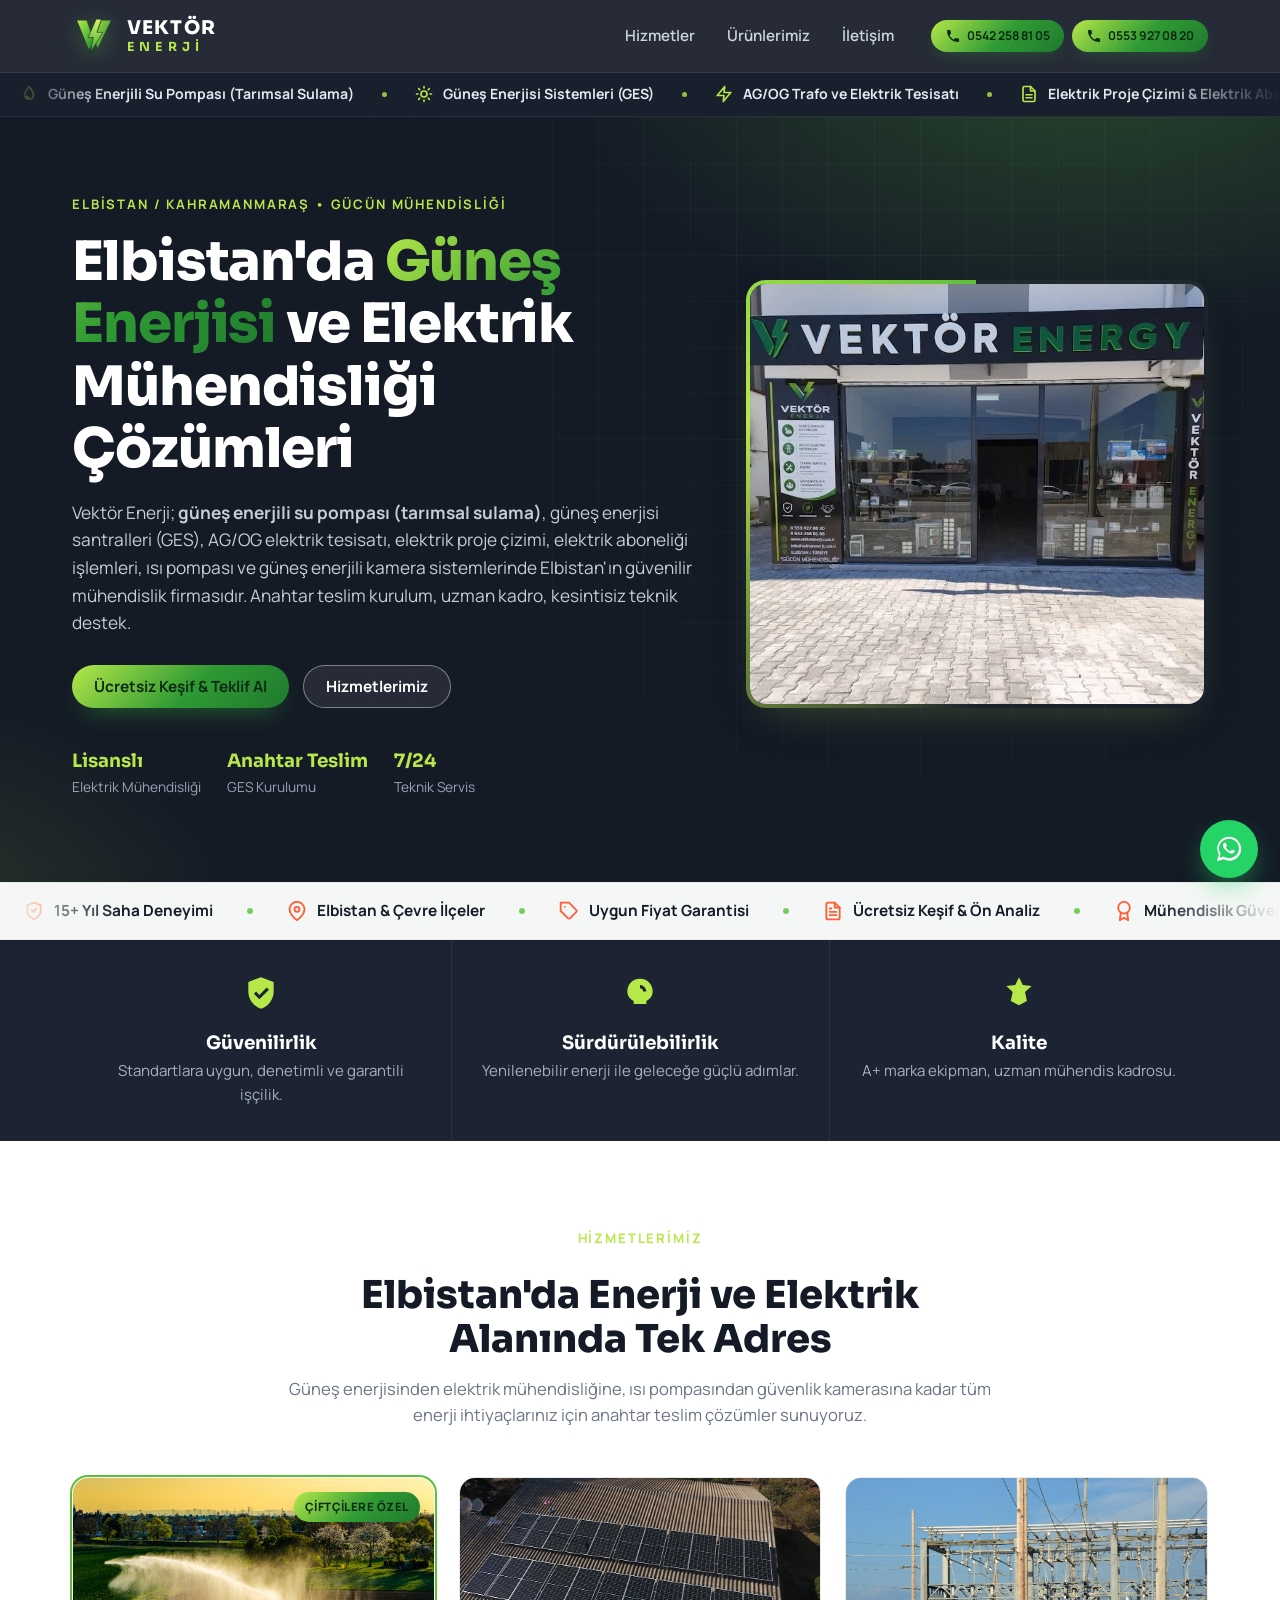
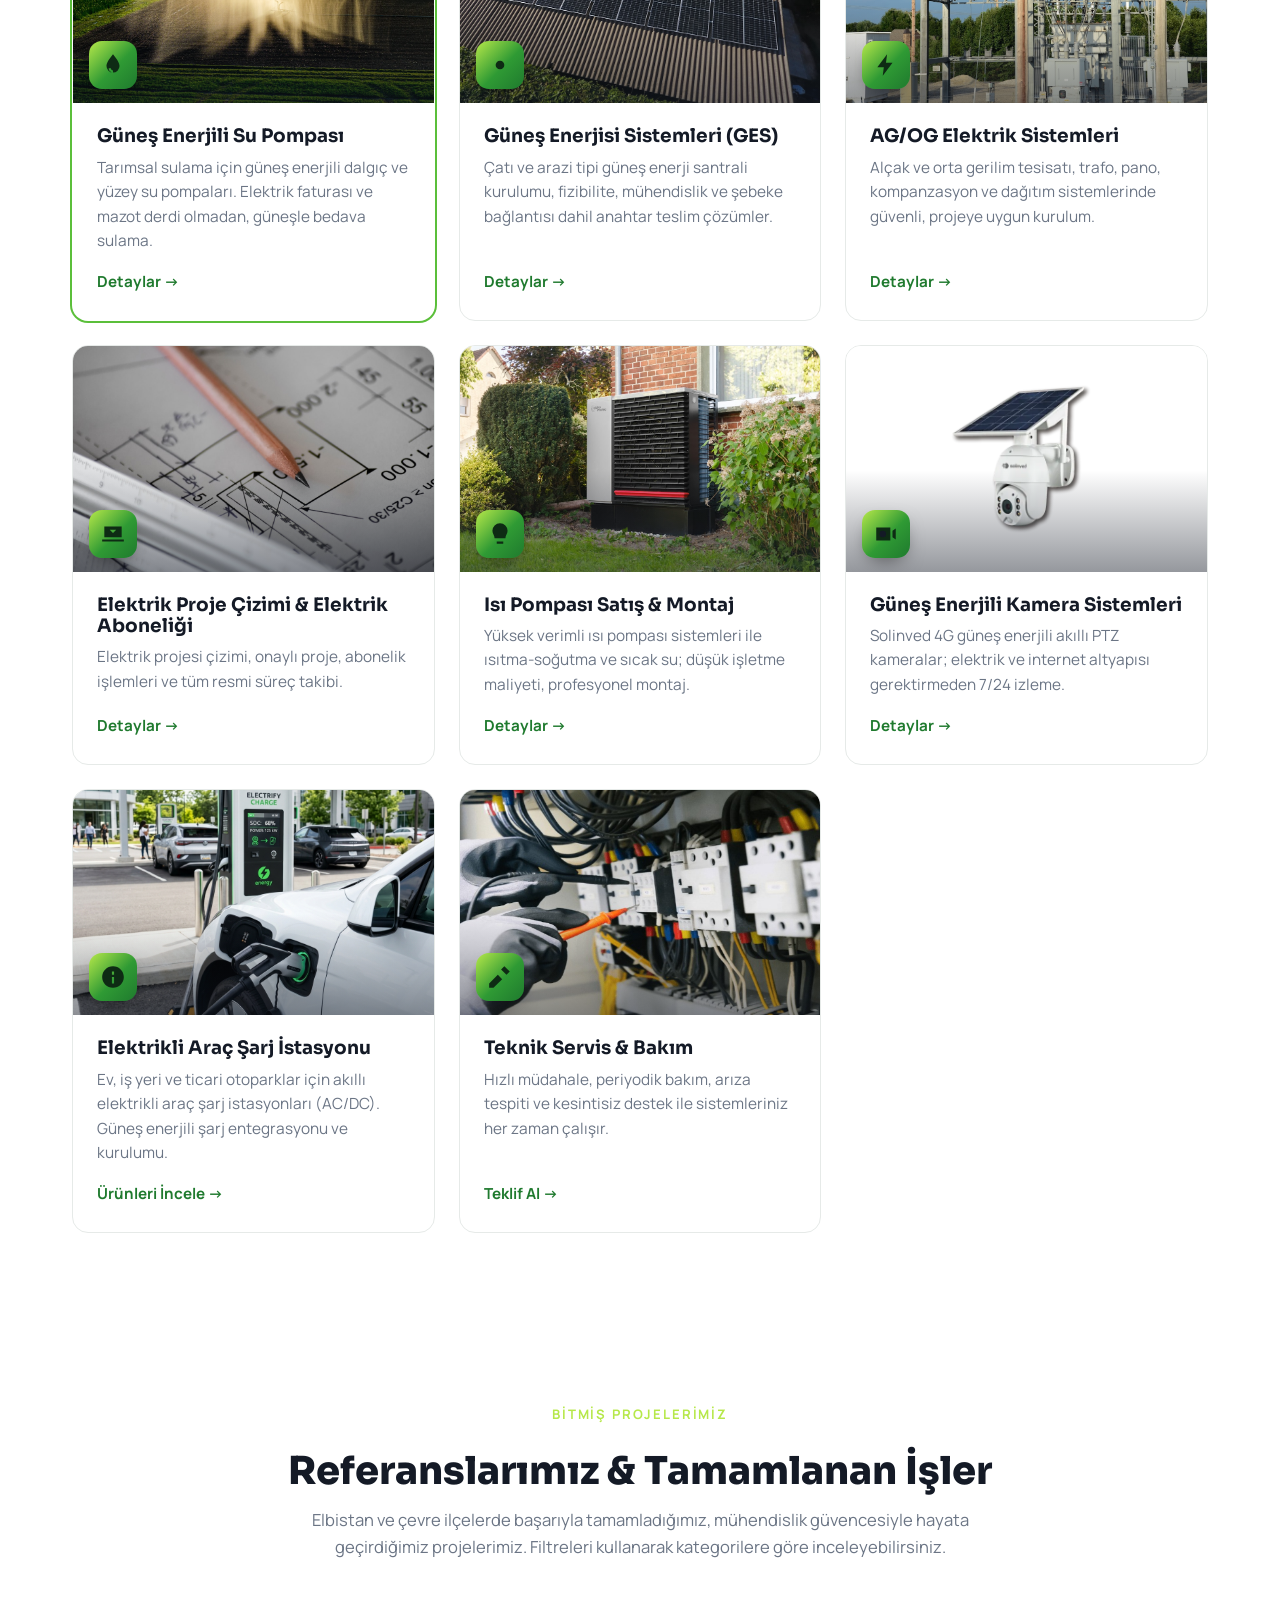
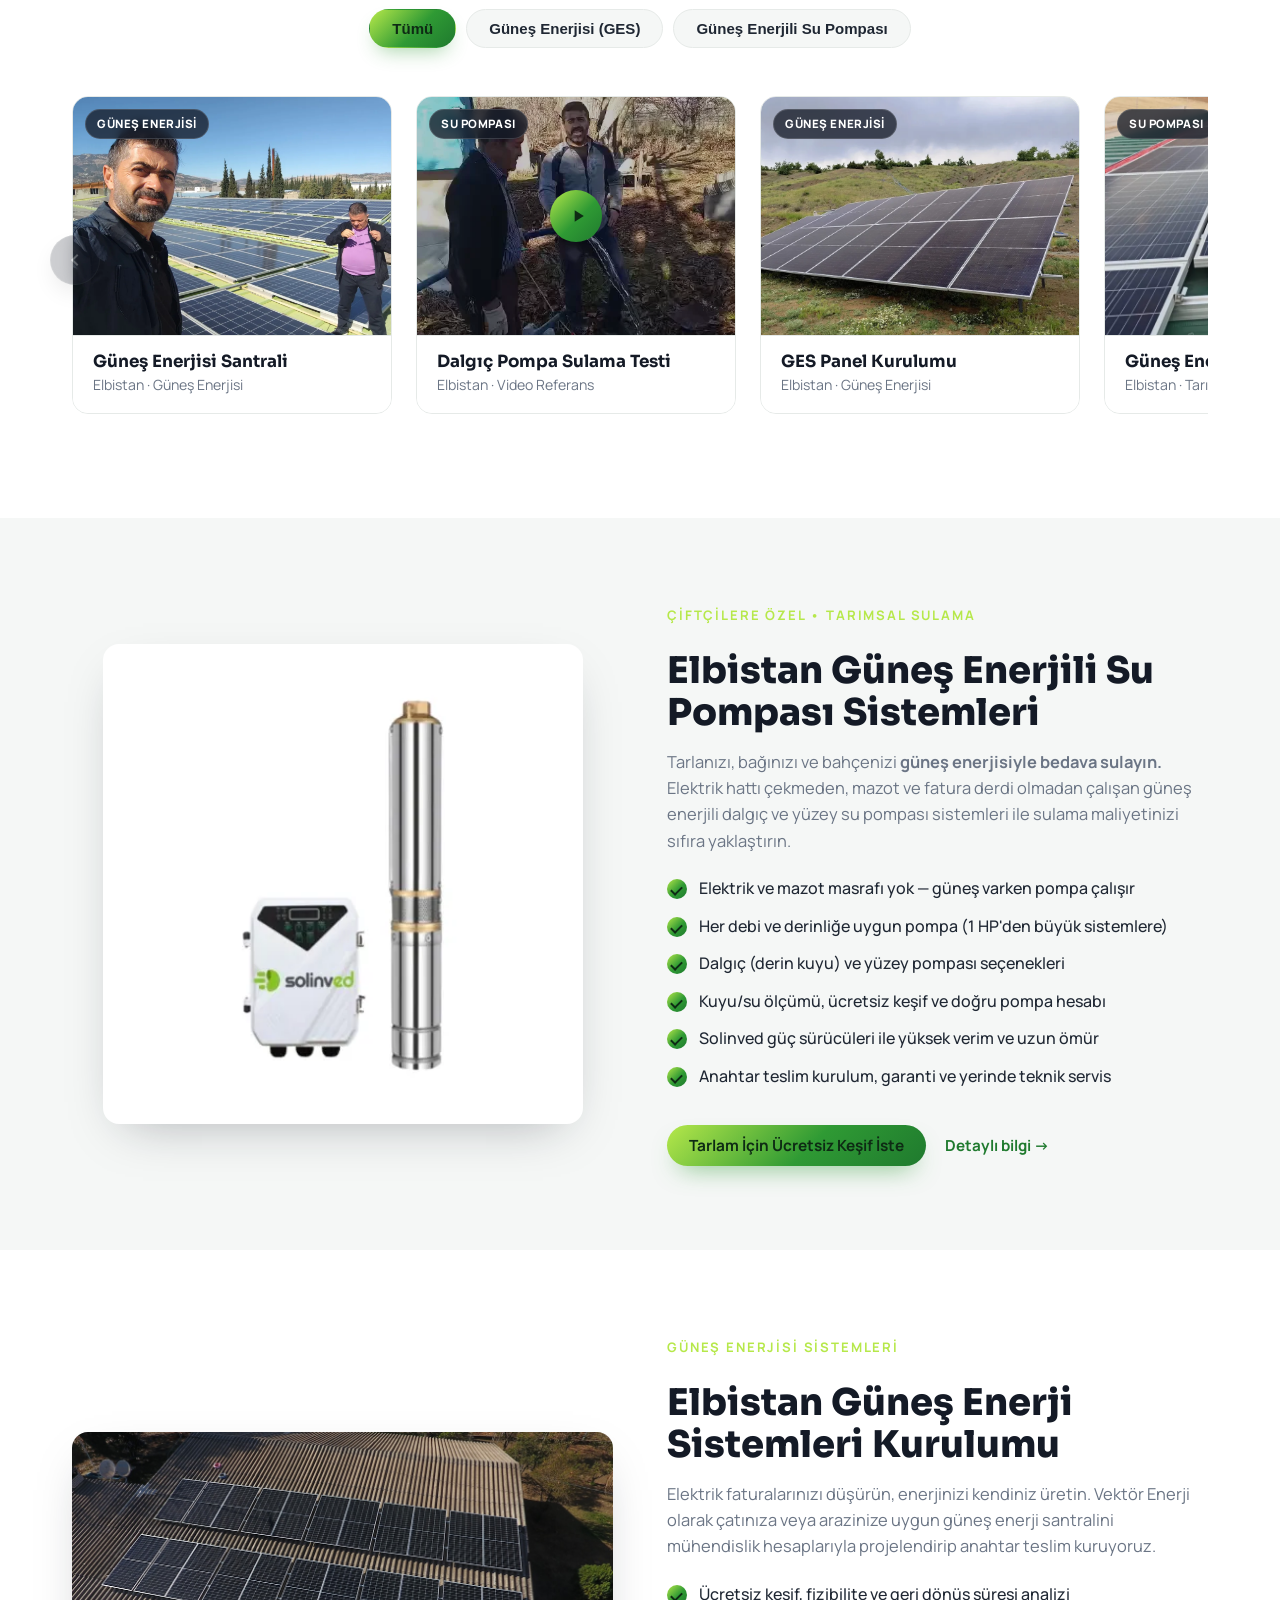
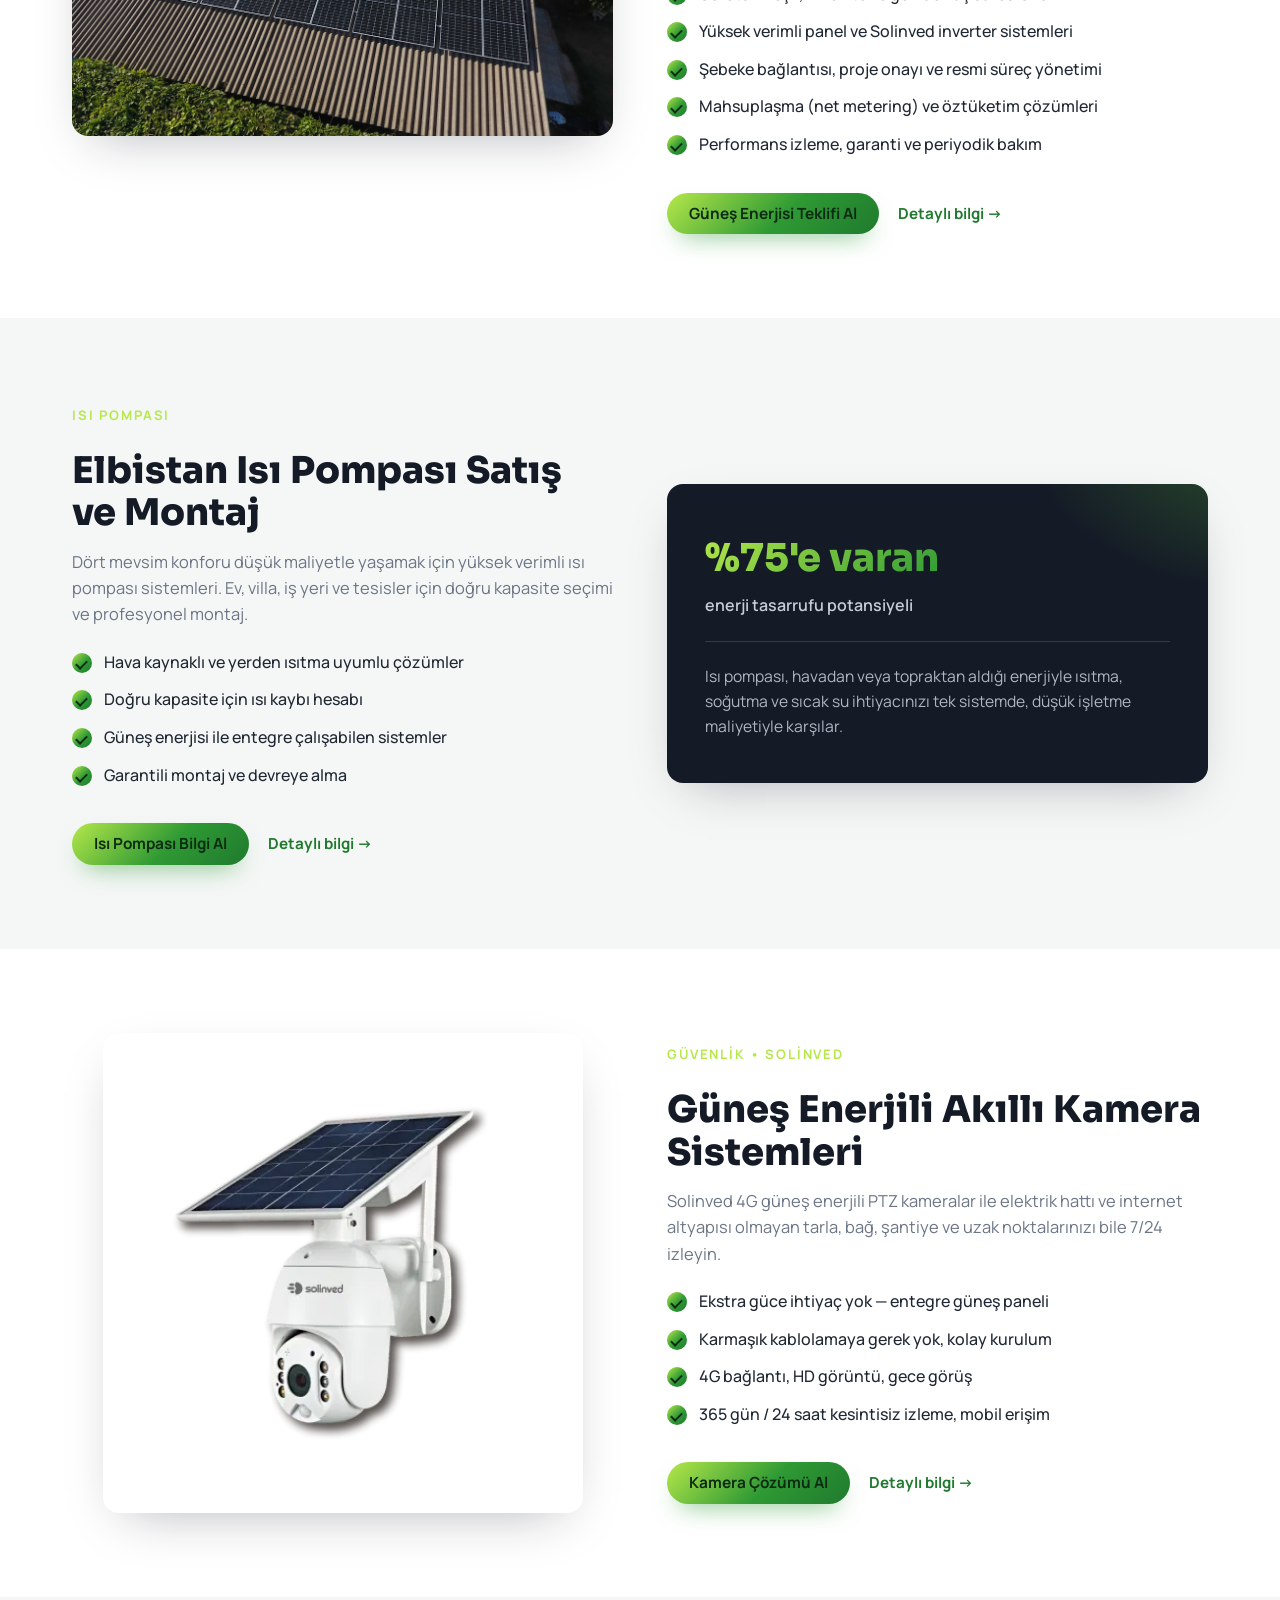
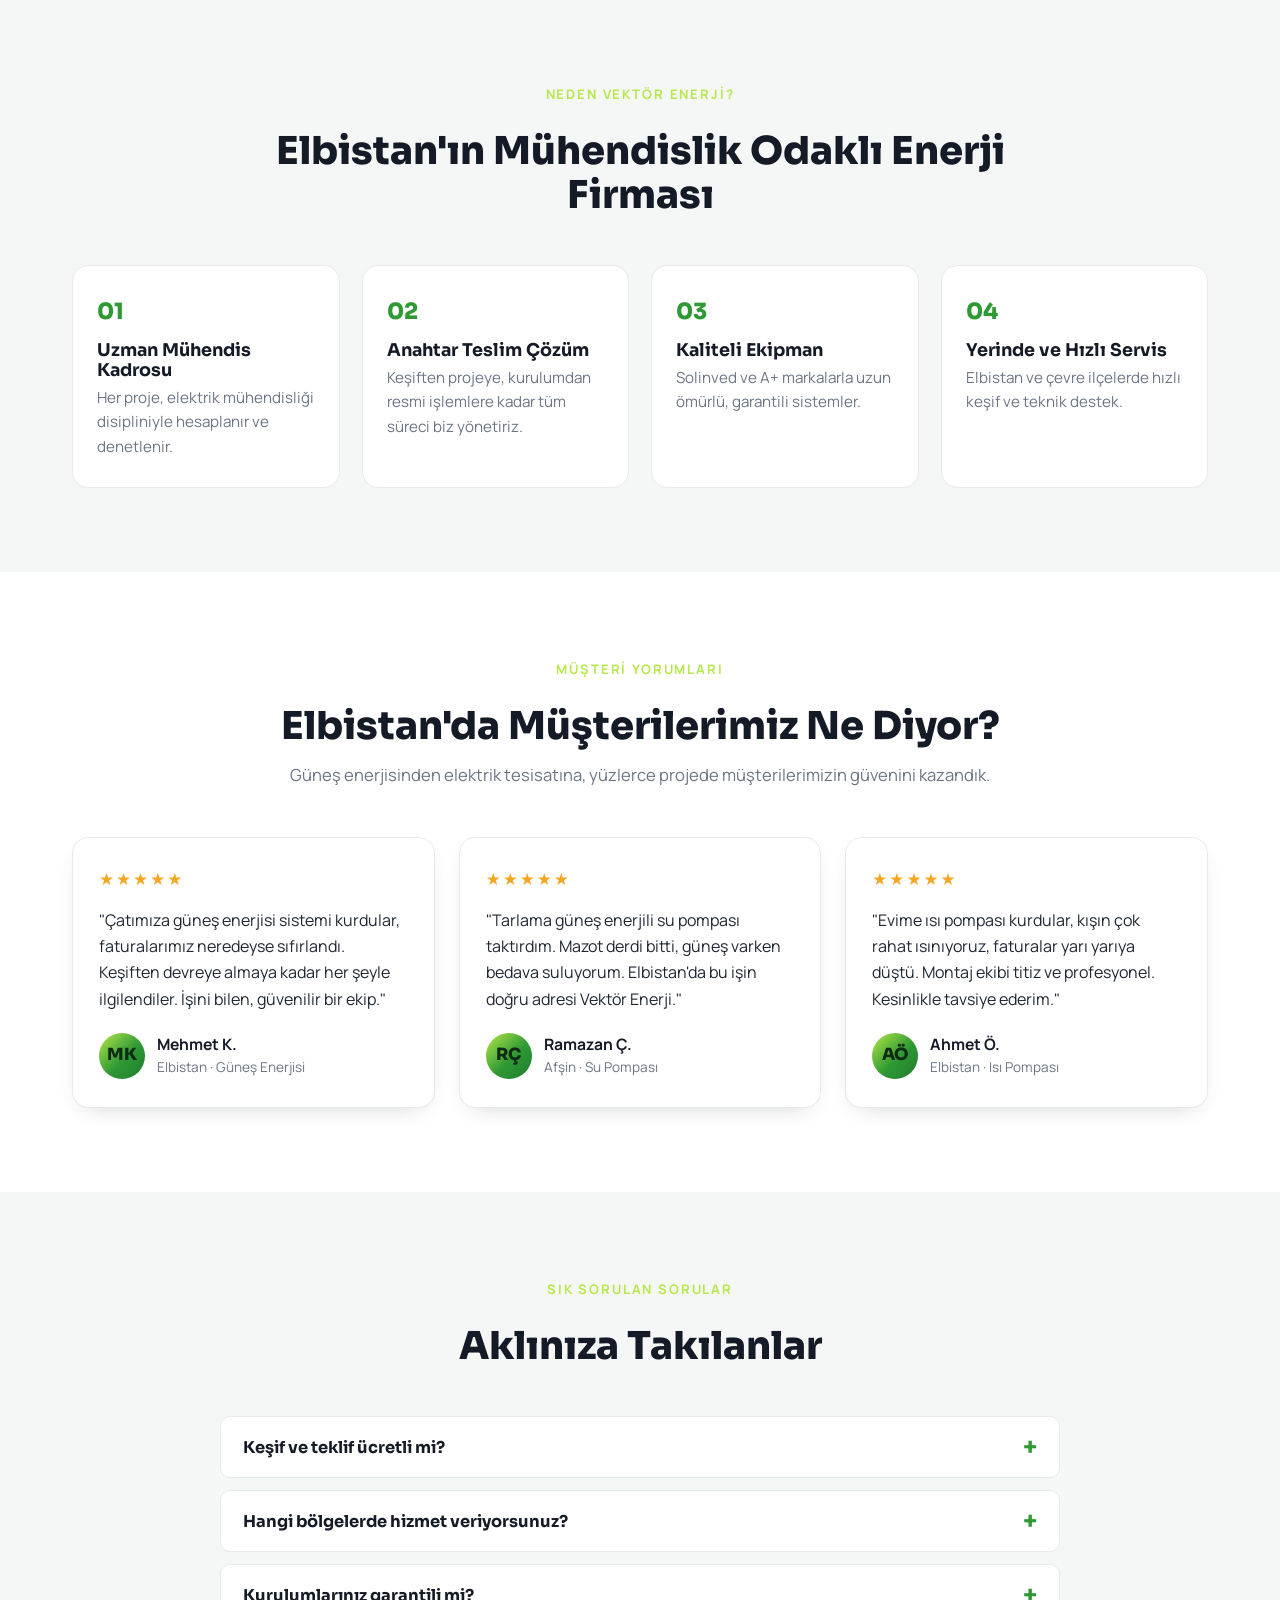
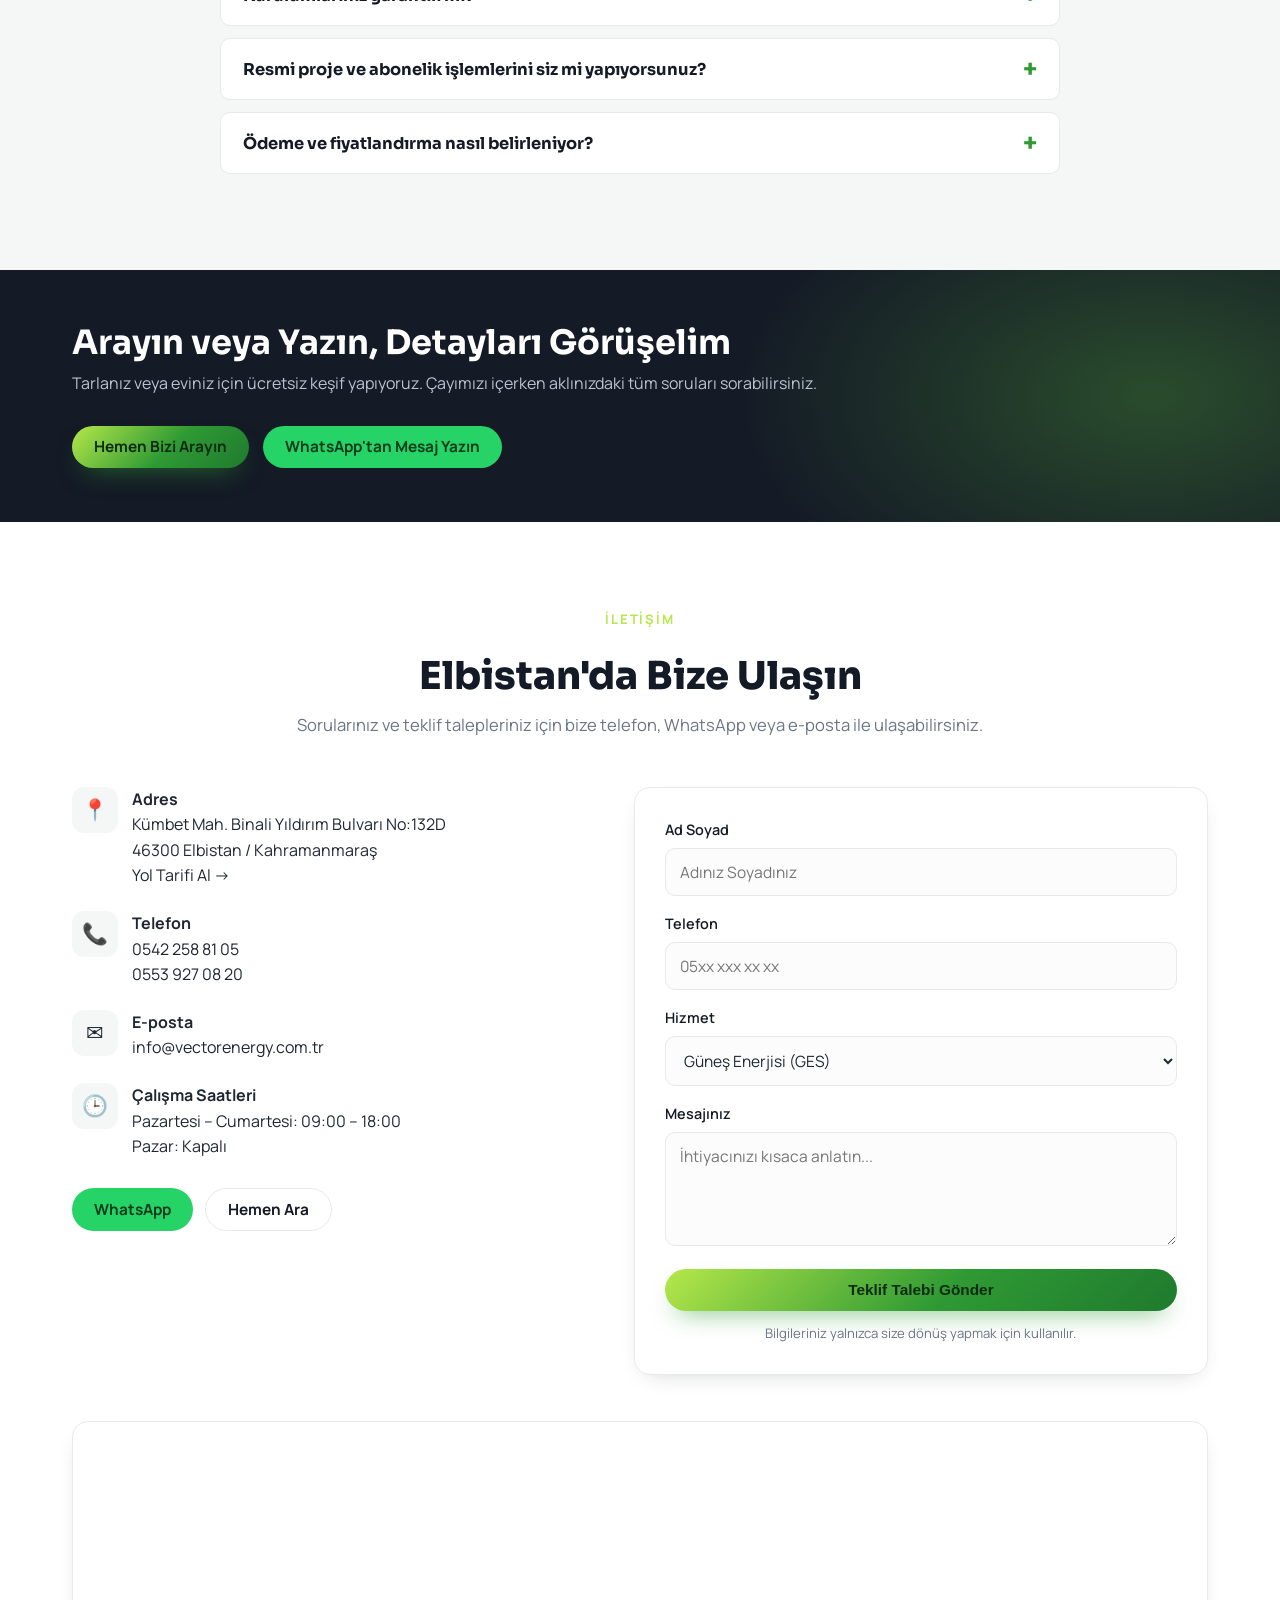
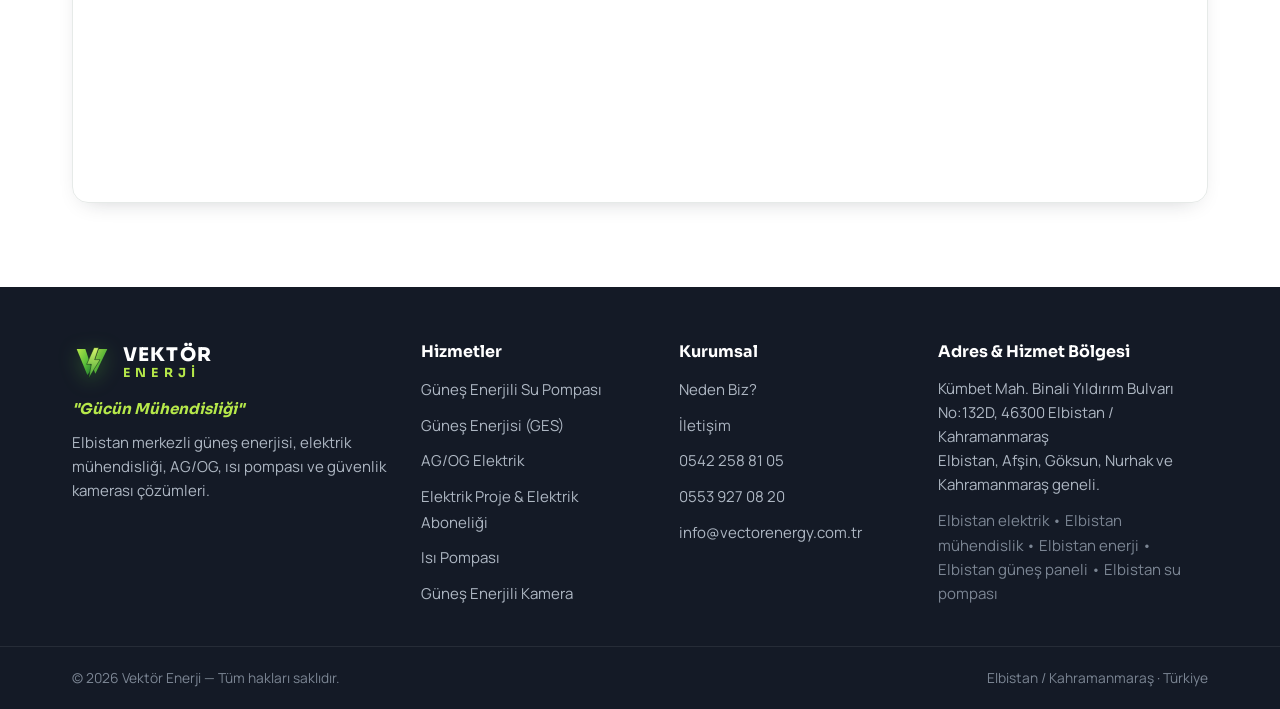
==== commit de5c9cf4: "Vektor Enerji - Web sitesi guncellemeleri" ====
--- a/index.html
+++ b/index.html
@@ -7,11 +7,11 @@
 
 <!-- Primary SEO -->
 <title>Vektör Enerji Elbistan | Güneş Enerjisi, Elektrik Mühendisliği, AG/OG ve Isı Pompası</title>
-<meta name="description" content="Vektör Enerji Elbistan; güneş enerjili su pompası (tarımsal sulama), güneş enerjisi sistemleri (GES), AG/OG elektrik tesisatı, elektrik proje çizimi, saat bağlama, ısı pompası ve güneş enerjili kamera kurulumu. Elbistan'ın güvenilir elektrik mühendisliği ve enerji firması. ☎ 0542 258 81 05" />
-<meta name="keywords" content="Elbistan elektrik, Elbistan mühendislik, Elbistan enerji, Elbistan güneş paneli, Elbistan güneş enerjisi, Elbistan GES, Elbistan elektrik mühendisi, Elbistan AG OG, Elbistan ısı pompası, Elbistan güneş enerjili kamera, Elbistan güneş enerjili su pompası, Elbistan tarımsal sulama, solar su pompası Elbistan, dalgıç pompa Elbistan, elektrik proje çizimi Elbistan, saat bağlama Elbistan, Vektör Enerji, Kahramanmaraş güneş enerjisi" />
+<meta name="description" content="Vektör Enerji Elbistan; güneş enerjili su pompası (tarımsal sulama), güneş enerjisi sistemleri (GES), AG/OG elektrik tesisatı, elektrik proje çizimi, elektrik aboneliği işlemleri, ısı pompası ve güneş enerjili kamera kurulumu. Elbistan'ın güvenilir elektrik mühendisliği ve enerji firması. ☎ 0542 258 81 05" />
+<meta name="keywords" content="Elbistan elektrik, Elbistan mühendislik, Elbistan enerji, Elbistan güneş paneli, Elbistan güneş enerjisi, Elbistan GES, Elbistan elektrik mühendisi, Elbistan AG OG, Elbistan ısı pompası, Elbistan güneş enerjili kamera, Elbistan güneş enerjili su pompası, Elbistan tarımsal sulama, solar su pompası Elbistan, dalgıç pompa Elbistan, elektrik proje çizimi Elbistan, elektrik aboneliği işlemleri Elbistan, Vektör Enerji, Kahramanmaraş güneş enerjisi" />
 <meta name="author" content="Vektör Enerji" />
 <meta name="robots" content="index, follow, max-image-preview:large" />
-<link rel="canonical" href="https://www.vektorenerji.com.tr/" />
+<link rel="canonical" href="https://www.vectorenergy.com.tr/" />
 
 <!-- Geo / Local SEO -->
 <meta name="geo.region" content="TR-46" />
@@ -25,14 +25,14 @@
 <meta property="og:site_name" content="Vektör Enerji" />
 <meta property="og:title" content="Vektör Enerji Elbistan | Güneş Enerjisi & Elektrik Mühendisliği" />
 <meta property="og:description" content="Elbistan'da güneş enerjisi sistemleri, AG/OG elektrik, elektrik proje çizimi, ısı pompası ve güneş enerjili kamera çözümleri. Gücün Mühendisliği." />
-<meta property="og:url" content="https://www.vektorenerji.com.tr/" />
-<meta property="og:image" content="https://www.vektorenerji.com.tr/assets/vektor-enerji-elbistan-dukkan.jpeg" />
+<meta property="og:url" content="https://www.vectorenergy.com.tr/" />
+<meta property="og:image" content="https://www.vectorenergy.com.tr/assets/vektor-enerji-elbistan-dukkan.jpeg" />
 
 <!-- Twitter -->
 <meta name="twitter:card" content="summary_large_image" />
 <meta name="twitter:title" content="Vektör Enerji Elbistan | Güneş Enerjisi & Elektrik Mühendisliği" />
 <meta name="twitter:description" content="Elbistan güneş enerjisi, AG/OG elektrik, ısı pompası ve güneş enerjili kamera çözümleri." />
-<meta name="twitter:image" content="https://www.vektorenerji.com.tr/assets/vektor-enerji-elbistan-dukkan.jpeg" />
+<meta name="twitter:image" content="https://www.vectorenergy.com.tr/assets/vektor-enerji-elbistan-dukkan.jpeg" />
 
 <link rel="icon" type="image/svg+xml" href="assets/favicon.svg" />
 <link rel="apple-touch-icon" href="assets/favicon.svg" />
@@ -55,11 +55,11 @@
   "alternateName": "Vektör Energy",
   "description": "Elbistan merkezli güneş enerjisi sistemleri, AG/OG elektrik tesisatı, elektrik proje çizimi, ısı pompası ve güneş enerjili kamera kurulumu yapan elektrik mühendisliği ve enerji firması.",
   "slogan": "Gücün Mühendisliği",
-  "url": "https://www.vektorenerji.com.tr/",
-  "logo": "https://www.vektorenerji.com.tr/assets/logo.svg",
-  "image": "https://www.vektorenerji.com.tr/assets/vektor-enerji-elbistan-dukkan.jpeg",
+  "url": "https://www.vectorenergy.com.tr/",
+  "logo": "https://www.vectorenergy.com.tr/assets/logo.svg",
+  "image": "https://www.vectorenergy.com.tr/assets/vektor-enerji-elbistan-dukkan.jpeg",
   "telephone": "+905422588105",
-  "email": "info@vektorenerji.com.tr",
+  "email": "info@vectorenergy.com.tr",
   "priceRange": "₺₺",
   "address": {
     "@type": "PostalAddress",
@@ -94,7 +94,7 @@
       { "@type": "Offer", "itemOffered": { "@type": "Service", "name": "Güneş Enerjili Su Pompası ve Tarımsal Sulama Sistemleri" } },
       { "@type": "Offer", "itemOffered": { "@type": "Service", "name": "Güneş Enerjisi Sistemleri (GES)" } },
       { "@type": "Offer", "itemOffered": { "@type": "Service", "name": "AG/OG Elektrik Sistemleri" } },
-      { "@type": "Offer", "itemOffered": { "@type": "Service", "name": "Elektrik Proje Çizimi ve Saat Bağlama" } },
+      { "@type": "Offer", "itemOffered": { "@type": "Service", "name": "Elektrik Proje Çizimi ve Elektrik Aboneliği İşlemleri" } },
       { "@type": "Offer", "itemOffered": { "@type": "Service", "name": "Isı Pompası Satış ve Montaj" } },
       { "@type": "Offer", "itemOffered": { "@type": "Service", "name": "Güneş Enerjili Kamera Sistemleri" } },
       { "@type": "Offer", "itemOffered": { "@type": "Service", "name": "Teknik Servis ve Bakım" } }
@@ -134,18 +134,19 @@
 
     <nav class="main-nav" id="nav" aria-label="Ana menü">
       <a href="#hizmetler">Hizmetler</a>
-      <a href="#supompasi">Su Pompası</a>
-      <a href="#gunes">Güneş Enerjisi</a>
-      <a href="#isipompasi">Isı Pompası</a>
-      <a href="#kamera">Kamera</a>
+      <a href="urunler.html">Ürünlerimiz</a>
       <a href="#iletisim">İletişim</a>
     </nav>
 
-    <div class="header-phones" aria-label="Telefon numaraları">
-      <svg viewBox="0 0 24 24" width="16" height="16" aria-hidden="true"><path fill="currentColor" d="M6.6 10.8c1.4 2.8 3.8 5.1 6.6 6.6l2.2-2.2c.3-.3.7-.4 1-.2 1.2.4 2.4.6 3.7.6.6 0 1 .4 1 1V20c0 .6-.4 1-1 1C10.5 21 3 13.5 3 4c0-.6.4-1 1-1h3.5c.6 0 1 .4 1 1 0 1.3.2 2.5.6 3.7.1.4 0 .8-.3 1z"/></svg>
-      <a href="tel:+905422588105">0542 258 81 05</a>
-      <span class="phone-sep">|</span>
-      <a href="tel:+905539270820">0553 927 08 20</a>
+    <div class="header-phones-wrap" aria-label="Telefon numaraları">
+      <a href="tel:+905422588105" class="header-phone-btn">
+        <svg viewBox="0 0 24 24" width="16" height="16" aria-hidden="true"><path fill="currentColor" d="M6.6 10.8c1.4 2.8 3.8 5.1 6.6 6.6l2.2-2.2c.3-.3.7-.4 1-.2 1.2.4 2.4.6 3.7.6.6 0 1 .4 1 1V20c0 .6-.4 1-1 1C10.5 21 3 13.5 3 4c0-.6.4-1 1-1h3.5c.6 0 1 .4 1 1 0 1.3.2 2.5.6 3.7.1.4 0 .8-.3 1z"/></svg>
+        0542 258 81 05
+      </a>
+      <a href="tel:+905539270820" class="header-phone-btn">
+        <svg viewBox="0 0 24 24" width="16" height="16" aria-hidden="true"><path fill="currentColor" d="M6.6 10.8c1.4 2.8 3.8 5.1 6.6 6.6l2.2-2.2c.3-.3.7-.4 1-.2 1.2.4 2.4.6 3.7.6.6 0 1 .4 1 1V20c0 .6-.4 1-1 1C10.5 21 3 13.5 3 4c0-.6.4-1 1-1h3.5c.6 0 1 .4 1 1 0 1.3.2 2.5.6 3.7.1.4 0 .8-.3 1z"/></svg>
+        0553 927 08 20
+      </a>
     </div>
 
     <button class="nav-toggle" id="navToggle" aria-label="Menüyü aç/kapat" aria-expanded="false" aria-controls="nav">
@@ -179,7 +180,7 @@
           <div class="ticker-dot"></div>
           <div class="ticker-item">
             <svg viewBox="0 0 24 24" fill="none" stroke="currentColor" stroke-width="2.5" stroke-linecap="round" stroke-linejoin="round" class="ticker-icon"><path d="M14 2H6a2 2 0 0 0-2 2v16a2 2 0 0 0 2 2h12a2 2 0 0 0 2-2V8z"/><polyline points="14 2 14 8 20 8"/><line x1="16" y1="13" x2="8" y2="13"/><line x1="16" y1="17" x2="8" y2="17"/></svg>
-            <span>Elektrik Proje Çizimi & Sayaç Bağlama</span>
+            <span>Elektrik Proje Çizimi & Elektrik Aboneliği</span>
           </div>
           <div class="ticker-dot"></div>
           <div class="ticker-item">
@@ -223,7 +224,7 @@
           <div class="ticker-dot"></div>
           <div class="ticker-item">
             <svg viewBox="0 0 24 24" fill="none" stroke="currentColor" stroke-width="2.5" stroke-linecap="round" stroke-linejoin="round" class="ticker-icon"><path d="M14 2H6a2 2 0 0 0-2 2v16a2 2 0 0 0 2 2h12a2 2 0 0 0 2-2V8z"/><polyline points="14 2 14 8 20 8"/><line x1="16" y1="13" x2="8" y2="13"/><line x1="16" y1="17" x2="8" y2="17"/></svg>
-            <span>Elektrik Proje Çizimi & Sayaç Bağlama</span>
+            <span>Elektrik Proje Çizimi & Elektrik Aboneliği</span>
           </div>
           <div class="ticker-dot"></div>
           <div class="ticker-item">
@@ -260,7 +261,7 @@
         <h1>Elbistan'da <span class="grad">Güneş Enerjisi</span> ve Elektrik Mühendisliği Çözümleri</h1>
         <p class="lead">
           Vektör Enerji; <strong>güneş enerjili su pompası (tarımsal sulama)</strong>, güneş enerjisi santralleri (GES),
-          AG/OG elektrik tesisatı, elektrik proje çizimi, saat bağlama, ısı pompası ve güneş enerjili kamera
+          AG/OG elektrik tesisatı, elektrik proje çizimi, elektrik aboneliği işlemleri, ısı pompası ve güneş enerjili kamera
           sistemlerinde Elbistan'ın güvenilir mühendislik firmasıdır. Anahtar teslim kurulum, uzman kadro, kesintisiz teknik destek.
         </p>
         <div class="hero-actions">
@@ -450,14 +451,14 @@
 
         <article class="card">
           <div class="card-media">
-            <img src="assets/hizmet-proje-cizimi.jpg" alt="Elbistan elektrik proje çizimi ve saat (sayaç) bağlama hizmeti" width="600" height="380" loading="lazy" />
+            <img src="assets/hizmet-proje-cizimi.jpg" alt="Elbistan elektrik proje çizimi ve elektrik aboneliği işlemleri" width="600" height="380" loading="lazy" />
             <div class="card-ic">
               <svg viewBox="0 0 24 24" aria-hidden="true"><path fill="currentColor" d="M4 5h16v10H4zM2 17h20v2H2zm7-9 3 3 3-3"/></svg>
             </div>
           </div>
           <div class="card-body">
-            <h3>Elektrik Proje Çizimi & Saat Bağlama</h3>
-            <p>Elektrik projesi çizimi, onaylı proje, abonelik işlemleri, sayaç (saat) bağlama ve resmi süreç takibi.</p>
+            <h3>Elektrik Proje Çizimi & Elektrik Aboneliği</h3>
+            <p>Elektrik projesi çizimi, onaylı proje, abonelik işlemleri ve tüm resmi süreç takibi.</p>
             <a href="elektrik-proje-cizimi-elbistan.html" class="card-link">Detaylar →</a>
           </div>
         </article>
@@ -487,6 +488,20 @@
             <h3>Güneş Enerjili Kamera Sistemleri</h3>
             <p>Solinved 4G güneş enerjili akıllı PTZ kameralar; elektrik ve internet altyapısı gerektirmeden 7/24 izleme.</p>
             <a href="gunes-enerjili-kamera-elbistan.html" class="card-link">Detaylar →</a>
+          </div>
+        </article>
+
+        <article class="card">
+          <div class="card-media">
+            <img src="assets/hizmet-sarj-istasyonu.png" alt="Elbistan elektrikli araç şarj istasyonu kurulumu" width="600" height="380" loading="lazy" />
+            <div class="card-ic">
+              <svg viewBox="0 0 24 24" aria-hidden="true" fill="currentColor"><path d="M12 2C6.48 2 2 6.48 2 12s4.48 10 10 10 10-4.48 10-10S17.52 2 12 2zm1 16h-2v-6h2v6zm0-8h-2V7h2v3z"/></svg>
+            </div>
+          </div>
+          <div class="card-body">
+            <h3>Elektrikli Araç Şarj İstasyonu</h3>
+            <p>Ev, iş yeri ve ticari otoparklar için akıllı elektrikli araç şarj istasyonları (AC/DC). Güneş enerjili şarj entegrasyonu ve kurulumu.</p>
+            <a href="urunler.html" class="card-link">Ürünleri İncele →</a>
           </div>
         </article>
 
@@ -770,11 +785,54 @@
             <p>Elbistan · Video Referans</p>
           </div>
         </article>
-          </div>
-        </div>
-      </div>
-    </div>
-  </section>
+
+        <!-- Item 19 (Image - Pompa) -->
+        <article class="portfolio-card" data-category="pompa" data-type="image" data-src="assets/projects/proje-gorsel-15.jpeg" data-title="Güneş Enerjili Tarımsal Sulama" data-desc="Elbistan'da kurulan yüksek debili dalgıç pompa sulama sistemi.">
+          <div class="portfolio-media">
+            <span class="portfolio-badge">Su Pompası</span>
+            <img src="assets/projects/proje-gorsel-15.jpeg" alt="Güneş Enerjili Tarımsal Sulama Elbistan" width="400" height="300" loading="lazy" />
+          </div>
+          <div class="portfolio-info">
+            <h3>Tarımsal Sulama Sistemi</h3>
+            <p>Elbistan · Tarımsal Sulama</p>
+          </div>
+        </article>
+
+        <!-- Item 20 (Video - Pompa) -->
+        <article class="portfolio-card" data-category="pompa" data-type="video" data-video="assets/projects/proje-video-5.mp4" data-title="Tarımsal Sulama Dalgıç Pompa Debi Testi" data-desc="Güneş panelleriyle çalışan su pompasının debi testi çalışması.">
+          <div class="portfolio-media">
+            <span class="portfolio-badge">Su Pompası</span>
+            <div class="video-play-overlay">
+              <div class="play-btn-circle" aria-label="Videoyu oynat">
+                <svg viewBox="0 0 24 24"><path d="M8 5v14l11-7z"/></svg>
+              </div>
+            </div>
+            <img src="assets/projects/proje-video-gorsel-5.jpeg" alt="Tarımsal Sulama Dalgıç Pompa Debi Testi Video Küçük Görseli" width="400" height="300" loading="lazy" />
+          </div>
+          <div class="portfolio-info">
+            <h3>Dalgıç Pompa Sulama Testi</h3>
+            <p>Elbistan · Video Referans</p>
+          </div>
+        </article>
+
+        <!-- Item 21 (Image - GES) -->
+        <article class="portfolio-card" data-category="ges" data-type="image" data-src="assets/projects/proje-gorsel-16.jpeg" data-title="Güneş Paneli Montajı" data-desc="GES projesinde solar panel dizilimi ve kablo bağlantı çalışması.">
+          <div class="portfolio-media">
+            <span class="portfolio-badge">Güneş Enerjisi</span>
+            <img src="assets/projects/proje-gorsel-16.jpeg" alt="GES Güneş Paneli Montajı Elbistan" width="400" height="300" loading="lazy" />
+          </div>
+          <div class="portfolio-info">
+            <h3>Güneş Paneli Montaj Çalışması</h3>
+            <p>Elbistan · Güneş Enerjisi</p>
+          </div>
+        </article>
+          </div>
+        </div>
+      </div>
+    </div>
+  </section>
+
+
 
   <!-- SU POMPASI -->
   <section class="section section-alt" id="supompasi">
@@ -952,12 +1010,12 @@
   <section class="cta-band">
     <div class="container cta-inner">
       <div>
-        <h2>Projeniz için ücretsiz keşif ve teklif</h2>
-        <p>Güneş enerjisi, elektrik tesisatı, ısı pompası veya kamera — ihtiyacınızı birlikte planlayalım.</p>
+        <h2>Arayın veya Yazın, Detayları Görüşelim</h2>
+        <p>Tarlanız veya eviniz için ücretsiz keşif yapıyoruz. Çayımızı içerken aklınızdaki tüm soruları sorabilirsiniz.</p>
       </div>
       <div class="cta-actions">
-        <a href="tel:+905422588105" class="btn btn-primary">0542 258 81 05</a>
-        <a href="https://wa.me/905422588105" class="btn btn-wa" target="_blank" rel="noopener">WhatsApp'tan Yaz</a>
+        <a href="tel:+905422588105" class="btn btn-primary">Hemen Bizi Arayın</a>
+        <a href="https://wa.me/905422588105?text=Merhaba,%20vectorenergy.com.tr%20%C3%BCzerinden%20sizinle%20ileti%C5%9Fime%20ge%C3%A7iyorum.%20%C3%9Cr%C3%BCnler%20ve%20hizmetler%20hakk%C4%B1nda%20bilgi%20almak%20istiyorum." class="btn btn-wa" target="_blank" rel="noopener">WhatsApp'tan Mesaj Yazın</a>
       </div>
     </div>
   </section>
@@ -991,7 +1049,7 @@
             </li>
             <li>
               <span class="ci-ic">✉️</span>
-              <div><strong>E-posta</strong><br><a href="mailto:info@vektorenerji.com.tr">info@vektorenerji.com.tr</a></div>
+              <div><strong>E-posta</strong><br><a href="mailto:info@vectorenergy.com.tr">info@vectorenergy.com.tr</a></div>
             </li>
             <li>
               <span class="ci-ic">🕒</span>
@@ -1004,7 +1062,7 @@
           </div>
         </div>
 
-        <form class="contact-form" action="https://formsubmit.co/info@vektorenerji.com.tr" method="POST">
+        <form class="contact-form" action="https://formsubmit.co/info@vectorenergy.com.tr" method="POST">
           <input type="hidden" name="_subject" value="Vektör Enerji Web - Yeni Teklif Talebi" />
           <input type="hidden" name="_captcha" value="false" />
           <input type="hidden" name="_template" value="table" />
@@ -1021,7 +1079,7 @@
             <select id="konu" name="Hizmet">
               <option>Güneş Enerjisi (GES)</option>
               <option>AG/OG Elektrik</option>
-              <option>Elektrik Proje / Saat Bağlama</option>
+              <option>Elektrik Proje / Elektrik Aboneliği</option>
               <option>Isı Pompası</option>
               <option>Güneş Enerjili Kamera</option>
               <option>Teknik Servis / Bakım</option>
@@ -1065,7 +1123,7 @@
         <li><a href="gunes-enerjili-su-pompasi-elbistan.html">Güneş Enerjili Su Pompası</a></li>
         <li><a href="gunes-enerjisi-elbistan.html">Güneş Enerjisi (GES)</a></li>
         <li><a href="ag-og-elektrik-elbistan.html">AG/OG Elektrik</a></li>
-        <li><a href="elektrik-proje-cizimi-elbistan.html">Elektrik Proje & Saat Bağlama</a></li>
+        <li><a href="elektrik-proje-cizimi-elbistan.html">Elektrik Proje & Elektrik Aboneliği</a></li>
         <li><a href="isi-pompasi-elbistan.html">Isı Pompası</a></li>
         <li><a href="gunes-enerjili-kamera-elbistan.html">Güneş Enerjili Kamera</a></li>
       </ul>
@@ -1077,7 +1135,7 @@
         <li><a href="#iletisim">İletişim</a></li>
         <li><a href="tel:+905422588105">0542 258 81 05</a></li>
         <li><a href="tel:+905539270820">0553 927 08 20</a></li>
-        <li><a href="mailto:info@vektorenerji.com.tr">info@vektorenerji.com.tr</a></li>
+        <li><a href="mailto:info@vectorenergy.com.tr">info@vectorenergy.com.tr</a></li>
       </ul>
     </div>
     <div class="footer-col">
@@ -1112,3 +1170,5 @@
 <script src="script.js" defer></script>
 </body>
 </html>
+
+
--- a/styles.css
+++ b/styles.css
@@ -70,42 +70,37 @@
 .main-nav{display:flex;gap:6px;margin-left:auto}
 .main-nav a{color:#cdd4df;padding:9px 13px;border-radius:8px;font-weight:600;font-size:.95rem;transition:color var(--t),background var(--t)}
 .main-nav a:hover{color:#fff;background:rgba(255,255,255,.08)}
-.header-phones {
+.header-phones-wrap {
+  display: inline-flex;
+  align-items: center;
+  gap: 8px;
+  margin-left: 6px;
+}
+.header-phone-btn {
   display: inline-flex;
   align-items: center;
   gap: 6px;
   background: var(--grad);
   color: #0e2b14;
-  padding: 8px 12px;
+  padding: 8px 14px;
   border-radius: 999px;
   font-weight: 700;
   font-size: 0.76rem;
   line-height: 1.2;
-  margin-left: 6px;
   box-shadow: 0 6px 16px -6px rgba(47, 154, 52, 0.4);
   animation: pulse-lime 2s infinite;
-  transition: transform var(--t);
+  transition: transform var(--t), opacity var(--t);
   white-space: nowrap;
-}
-.header-phones:hover {
+  text-decoration: none;
+}
+.header-phone-btn:hover {
   animation: none;
   transform: translateY(-2px);
-}
-.header-phones svg {
+  opacity: 0.9;
+}
+.header-phone-btn svg {
   flex-shrink: 0;
   color: #0e2b14;
-}
-.header-phones a {
-  color: #0e2b14;
-  transition: opacity 0.2s;
-}
-.header-phones a:hover {
-  opacity: 0.7;
-}
-.header-phones .phone-sep {
-  opacity: 0.35;
-  font-weight: 400;
-  margin: 0 2px;
 }
 .nav-toggle{display:none;flex-direction:column;gap:5px;background:none;border:0;cursor:pointer;padding:8px;margin-left:auto}
 .nav-toggle span{width:26px;height:3px;background:#fff;border-radius:3px;transition:var(--t)}
@@ -530,7 +525,7 @@
   .main-nav.open{transform:translateY(0)}
   .main-nav a{padding:14px 12px;border-radius:8px;border-bottom:1px solid rgba(255,255,255,.05)}
   .nav-toggle{display:flex}
-  .header-phones{display:none}
+  .header-phones-wrap{display:none}
   .values-grid{grid-template-columns:1fr}
   .value{border-left:0;border-top:1px solid rgba(255,255,255,.07)}
   .value:first-child{border-top:0}
